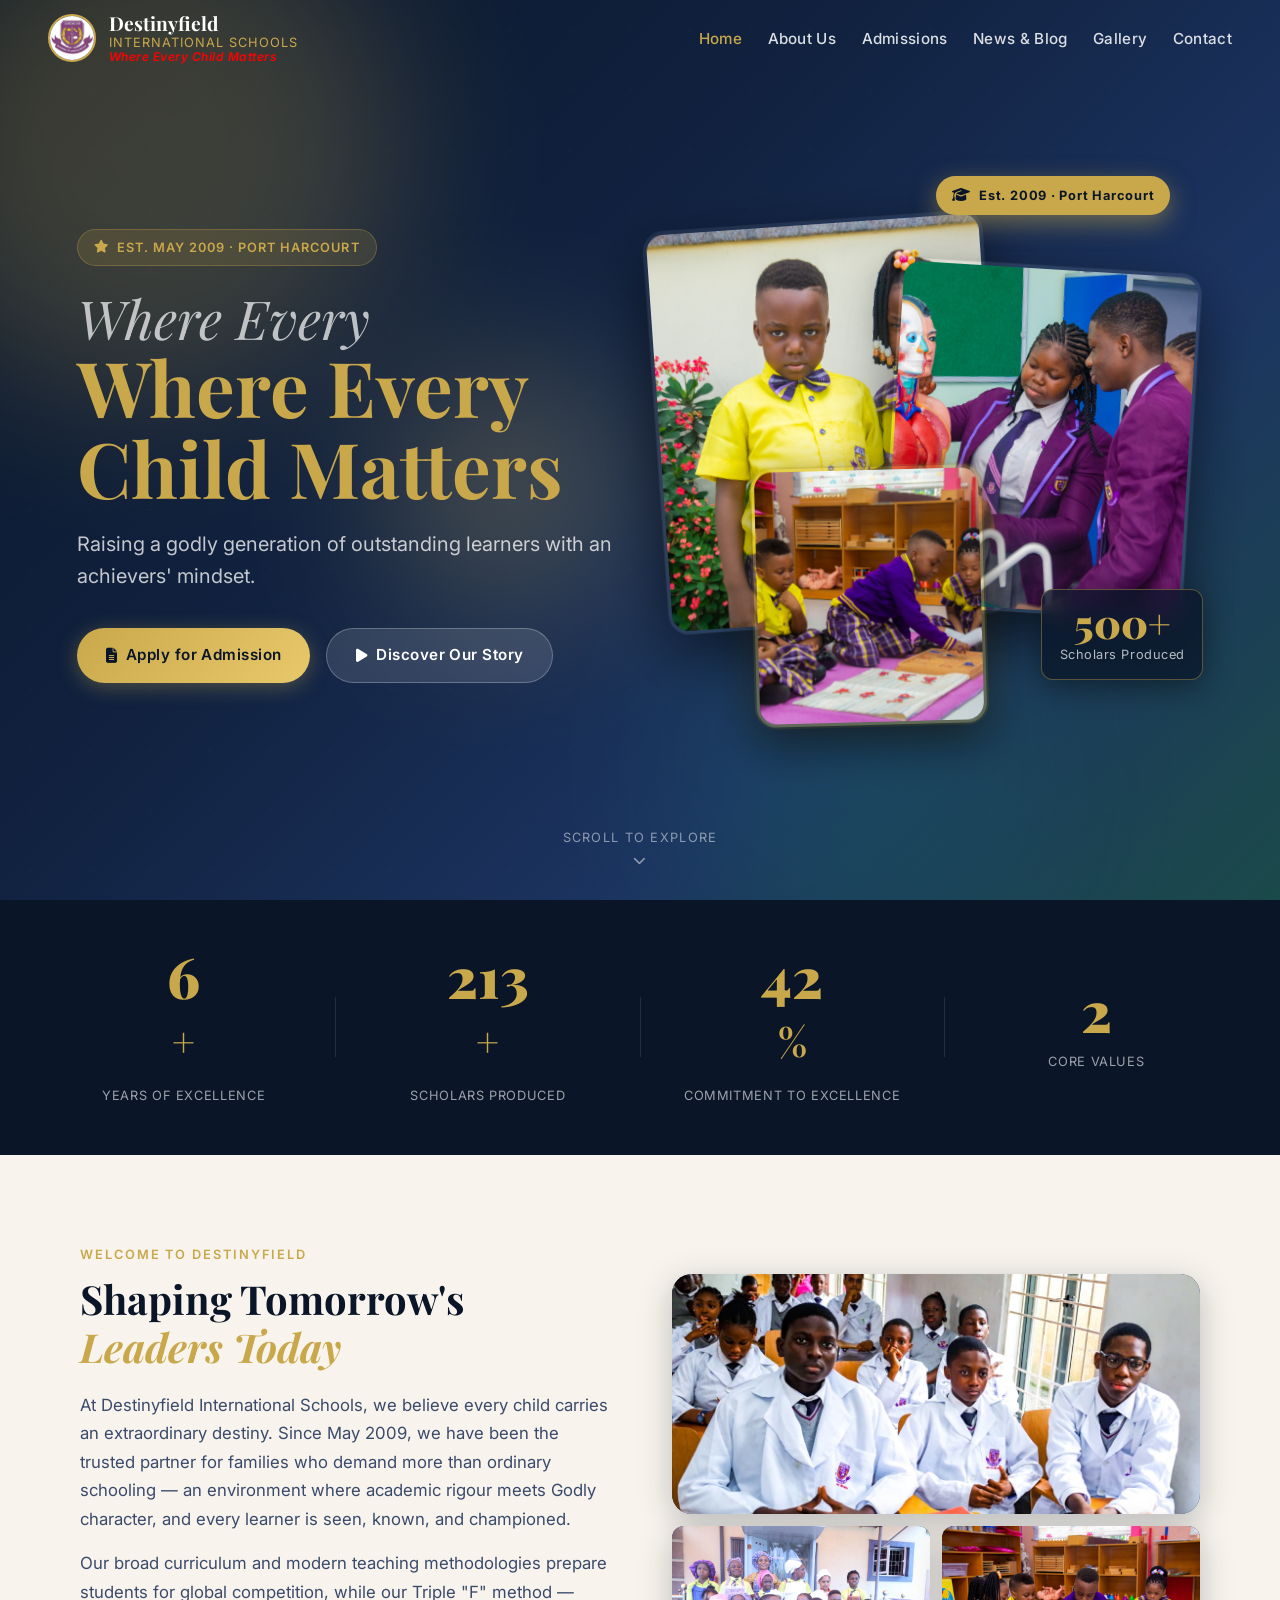
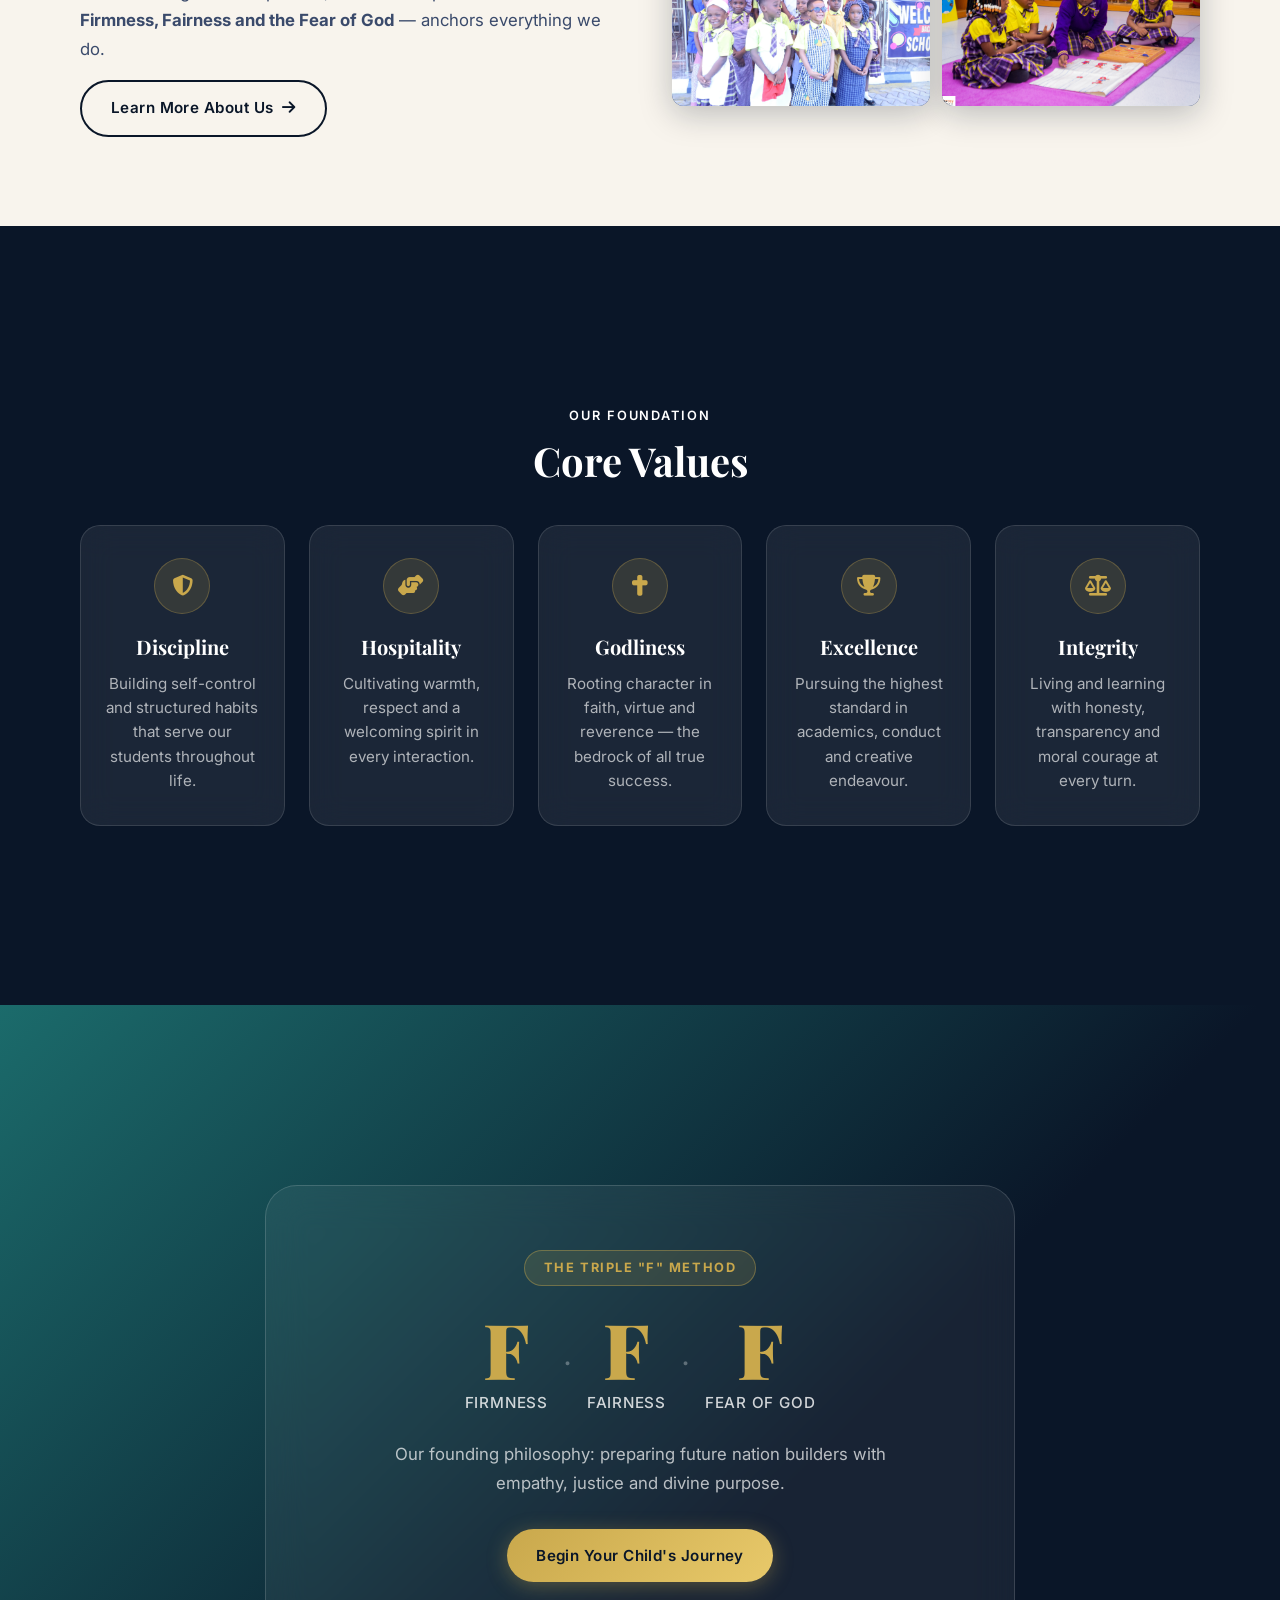
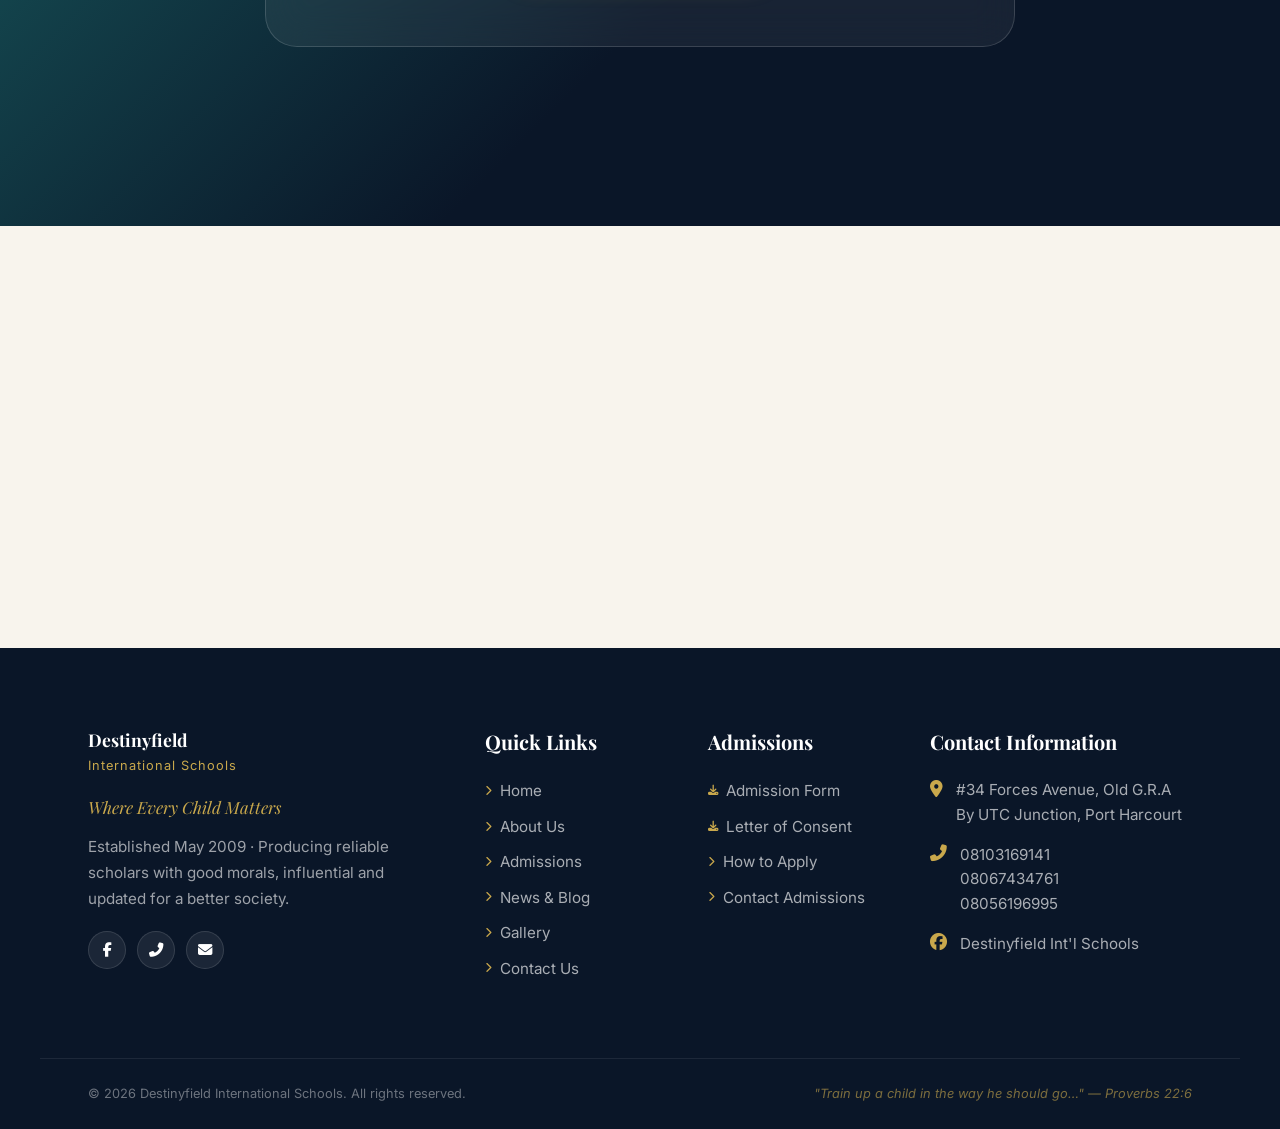
==== index.html @ 82bae5bb "Initial full website upload" ====
<!DOCTYPE html>
<html lang="en">
<head>
  <meta charset="UTF-8" />
  <meta name="viewport" content="width=device-width, initial-scale=1.0" />
  <title>Destinyfield International Schools</title>
  <meta name="description" content="Destinyfield International Schools – Where Every Child Matters. Quality education in Port Harcourt, Rivers State." />
  <link rel="icon" type="image/jpeg" href="img/logo.jpeg" />
  <link rel="apple-touch-icon" href="img/logo.jpeg" />
  <link rel="stylesheet" href="css/style.css" />
  <link rel="preconnect" href="https://fonts.googleapis.com" />
  <link rel="preconnect" href="https://fonts.gstatic.com" crossorigin />
  <link href="https://fonts.googleapis.com/css2?family=Playfair+Display:ital,wght@0,400;0,600;0,700;0,900;1,400;1,600&family=Inter:wght@300;400;500;600;700&display=swap" rel="stylesheet" />
  <link rel="stylesheet" href="https://cdnjs.cloudflare.com/ajax/libs/font-awesome/6.5.0/css/all.min.css" />
</head>
<body>

  <!-- ═══════════════════════════════════════════
       NAVIGATION
  ═══════════════════════════════════════════ -->
  <header id="site-header">
    <nav class="navbar" role="navigation" aria-label="Main Navigation">
      <a href="#home" class="nav-brand" data-page="home">
        <div class="logo-ring">
          <img src="img/logo.jpeg" alt="Destinyfield International Schools Logo" class="logo-img" onerror="this.style.display='none';this.nextElementSibling.style.display='flex'" />
          <div class="logo-fallback">DIS</div>
        </div>
        <div class="brand-text">
          <span class="brand-name">Destinyfield</span>
          <span class="brand-sub">International Schools</span>
          <span class="nav-tagline">Where Every Child Matters</span>
        </div>
      </a>

      <button class="hamburger" id="hamburger" aria-label="Toggle menu" aria-expanded="false">
        <span></span><span></span><span></span>
      </button>

      <ul class="nav-links" id="nav-links" role="list">
        <li><a href="#home" class="nav-link active" data-page="home">Home</a></li>
        <li><a href="#about" class="nav-link" data-page="about">About Us</a></li>
        <li><a href="#admissions" class="nav-link" data-page="admissions">Admissions</a></li>
        <li><a href="#news" class="nav-link" data-page="news">News & Blog</a></li>
        <li><a href="#gallery" class="nav-link" data-page="gallery">Gallery</a></li>
        <li><a href="#contact" class="nav-link" data-page="contact">Contact</a></li>
      </ul>
    </nav>
  </header>

  <!-- ═══════════════════════════════════════════
       PAGE: HOME
  ═══════════════════════════════════════════ -->
  <main>
    <section id="home" class="page active">

      <!-- HERO -->
      <div class="hero">
        <div class="hero-bg">
          <div class="hero-overlay"></div>
          <div class="hero-orbs">
            <div class="orb orb-1"></div>
            <div class="orb orb-2"></div>
            <div class="orb orb-3"></div>
          </div>
        </div>
        <div class="hero-content">
          <div class="hero-badge">
            <i class="fas fa-star"></i>
            <span>Est. May 2009 · Port Harcourt</span>
          </div>
          <h1 class="hero-title">
            <em>Where Every</em>
            <strong>Child Matters</strong>
          </h1>
          <p class="hero-tagline">
            Raising a godly generation of outstanding learners with an achievers' mindset — rooted in Firmness, Fairness and the Fear of God.
          </p>
          <div class="hero-cta">
            <a href="#admissions" class="btn btn-gold" data-page="admissions">
              <i class="fas fa-file-alt"></i> Apply for Admission
            </a>
            <a href="#about" class="btn btn-ghost" data-page="about">
              <i class="fas fa-play"></i> Discover Our Story
            </a>
          </div>
        </div>
        <!-- HERO PHOTO COLLAGE -->
        <div class="hero-photos">
          <div class="hero-photo-stack">
            <div class="hp-badge"><i class="fas fa-graduation-cap"></i><span>Est. 2009 · Port Harcourt</span></div>
            <div class="hp-card hp-card-1"><img src="img/ap/DSC_7333.jpg" alt="Students at Destinyfield" /><div class="hp-card-label">Academic Excellence</div></div>
            <div class="hp-card hp-card-2"><img src="img/ap/DSC_7401.jpg" alt="Destinyfield students" /><div class="hp-card-label">Vibrant School Life</div></div>
            <div class="hp-card hp-card-3"><img src="img/ap/DSC_7379.jpg" alt="Happy learners" /><div class="hp-card-label">Every Child Matters</div></div>
            <div class="hp-stat"><span class="hp-stat-num">500+</span><span class="hp-stat-text">Scholars Produced</span></div>
          </div>
        </div>
        <div class="hero-scroll-hint">
          <span>Scroll to explore</span>
          <i class="fas fa-chevron-down"></i>
        </div>
      </div>

      <!-- STATS RIBBON -->
      <div class="stats-ribbon">
        <div class="stat-item">
          <span class="stat-num" data-count="15">0</span><span class="stat-suffix">+</span>
          <span class="stat-label">Years of Excellence</span>
        </div>
        <div class="stat-divider"></div>
        <div class="stat-item">
          <span class="stat-num" data-count="500">0</span><span class="stat-suffix">+</span>
          <span class="stat-label">Scholars Produced</span>
        </div>
        <div class="stat-divider"></div>
        <div class="stat-item">
          <span class="stat-num" data-count="100">0</span><span class="stat-suffix">%</span>
          <span class="stat-label">Commitment to Excellence</span>
        </div>
        <div class="stat-divider"></div>
        <div class="stat-item">
          <span class="stat-num" data-count="5">0</span><span class="stat-suffix"></span>
          <span class="stat-label">Core Values</span>
        </div>
      </div>

      <!-- WELCOME SECTION -->
      <div class="section-container">
        <div class="welcome-grid">
          <div class="welcome-text">
            <p class="eyebrow">Welcome to Destinyfield</p>
            <h2 class="section-title">Shaping Tomorrow's <br><em>Leaders Today</em></h2>
            <p class="body-text">
              At Destinyfield International Schools, we believe every child carries an extraordinary destiny. Since May 2009, we have been the trusted partner for families who demand more than ordinary schooling — an environment where academic rigour meets Godly character, and every learner is seen, known, and championed.
            </p>
            <p class="body-text">
              Our broad curriculum and modern teaching methodologies prepare students for global competition, while our Triple "F" method — <strong>Firmness, Fairness and the Fear of God</strong> — anchors everything we do.
            </p>
            <a href="#about" class="btn btn-outline" data-page="about">Learn More About Us <i class="fas fa-arrow-right"></i></a>
          </div>
          <div class="welcome-images">
            <div class="img-card main-img">
              <img src="img/pic 6.jpeg" alt="Students at Destinyfield International Schools" loading="lazy" onerror="this.parentElement.classList.add('img-placeholder')" />
            </div>
            <div class="img-card accent-img-1">
              <img src="img/he/IMG_1645.webp" alt="School environment" loading="lazy" onerror="this.parentElement.classList.add('img-placeholder')" />
            </div>
            <div class="img-card accent-img-2">
              <img src="img/ap/DSC_7374-Edit.jpg" alt="Students learning" loading="lazy" onerror="this.parentElement.classList.add('img-placeholder')" />
            </div>
          </div>
        </div>
      </div>

      <!-- CORE VALUES -->
      <div class="values-section">
        <div class="section-container">
          <p class="eyebrow center">Our Foundation</p>
          <h2 class="section-title center">Core Values</h2>
          <div class="values-grid">
            <div class="value-card" style="--delay:0s">
              <div class="value-icon"><i class="fas fa-shield-alt"></i></div>
              <h3>Discipline</h3>
              <p>Building self-control and structured habits that serve our students throughout life.</p>
            </div>
            <div class="value-card" style="--delay:0.1s">
              <div class="value-icon"><i class="fas fa-hands-helping"></i></div>
              <h3>Hospitality</h3>
              <p>Cultivating warmth, respect and a welcoming spirit in every interaction.</p>
            </div>
            <div class="value-card" style="--delay:0.2s">
              <div class="value-icon"><i class="fas fa-cross"></i></div>
              <h3>Godliness</h3>
              <p>Rooting character in faith, virtue and reverence — the bedrock of all true success.</p>
            </div>
            <div class="value-card" style="--delay:0.3s">
              <div class="value-icon"><i class="fas fa-trophy"></i></div>
              <h3>Excellence</h3>
              <p>Pursuing the highest standard in academics, conduct and creative endeavour.</p>
            </div>
            <div class="value-card" style="--delay:0.4s">
              <div class="value-icon"><i class="fas fa-balance-scale"></i></div>
              <h3>Integrity</h3>
              <p>Living and learning with honesty, transparency and moral courage at every turn.</p>
            </div>
          </div>
        </div>
      </div>

      <!-- TRIPLE F BANNER -->
      <div class="triple-f-section">
        <div class="section-container">
          <div class="triple-f-glass">
            <div class="tf-badge">The Triple "F" Method</div>
            <div class="tf-items">
              <div class="tf-item"><span class="tf-letter">F</span><span class="tf-word">Firmness</span></div>
              <div class="tf-dot">·</div>
              <div class="tf-item"><span class="tf-letter">F</span><span class="tf-word">Fairness</span></div>
              <div class="tf-dot">·</div>
              <div class="tf-item"><span class="tf-letter">F</span><span class="tf-word">Fear of God</span></div>
            </div>
            <p class="tf-desc">Our founding philosophy: preparing future nation builders with empathy, justice and divine purpose.</p>
            <a href="#admissions" class="btn btn-gold" data-page="admissions">Begin Your Child's Journey</a>
          </div>
        </div>
      </div>

      <!-- QUICK LINKS -->
      <div class="section-container quick-links-section">
        <div class="quick-grid">
          <a href="#admissions" class="quick-card" data-page="admissions">
            <i class="fas fa-file-signature"></i>
            <h3>Apply Now</h3>
            <p>Download forms and begin your admission today.</p>
            <span class="arrow"><i class="fas fa-arrow-right"></i></span>
          </a>
          <a href="#gallery" class="quick-card" data-page="gallery">
            <i class="fas fa-images"></i>
            <h3>View Gallery</h3>
            <p>Explore life and learning at Destinyfield.</p>
            <span class="arrow"><i class="fas fa-arrow-right"></i></span>
          </a>
          <a href="#news" class="quick-card" data-page="news">
            <i class="fas fa-newspaper"></i>
            <h3>Latest News</h3>
            <p>Stay updated with school events and stories.</p>
            <span class="arrow"><i class="fas fa-arrow-right"></i></span>
          </a>
          <a href="#contact" class="quick-card" data-page="contact">
            <i class="fas fa-phone-alt"></i>
            <h3>Contact Us</h3>
            <p>Reach out — we'd love to hear from you.</p>
            <span class="arrow"><i class="fas fa-arrow-right"></i></span>
          </a>
        </div>
      </div>

    </section>

    <!-- ═══════════════════════════════════════════
         PAGE: ABOUT US
    ═══════════════════════════════════════════ -->
    <section id="about" class="page">
      <div class="page-hero small-hero">
        <div class="page-hero-overlay"></div>
        <div class="page-hero-content">
          <p class="eyebrow light">Who We Are</p>
          <h1>About Us</h1>
          <div class="breadcrumb">
            <a href="#home" data-page="home">Home</a>
            <i class="fas fa-chevron-right"></i>
            <span>About Us</span>
          </div>
        </div>
      </div>

      <!-- VISION & MISSION -->
      <div class="section-container vm-section">
        <div class="vm-grid">
          <div class="vm-card vision">
            <div class="vm-icon"><i class="fas fa-eye"></i></div>
            <h2>Our Vision</h2>
            <p>To help every child fulfill their destiny.</p>
          </div>
          <div class="vm-card mission">
            <div class="vm-icon"><i class="fas fa-bullseye"></i></div>
            <h2>Our Mission</h2>
            <ul>
              <li>Providing and creating a safe and healthy environment for sound education — impacting knowledge, life skills and competencies in readiness for global competition with a broad curriculum and modern teaching methodologies.</li>
              <li>Promoting critical and innovative thinking skills as we prepare learners with our Firmness, Fairness and the Fear of God (the Triple "F" method); with empathy, as future nation builders.</li>
              <li>Raising a godly generation of outstanding learners with an achievers' mindset.</li>
            </ul>
          </div>
        </div>
      </div>

      <!-- DIRECTOR PROFILE -->
      <div class="director-section">
        <div class="section-container">
          <p class="eyebrow center">Leadership</p>
          <h2 class="section-title center">Brief Profile of the Director</h2>
          <div class="director-grid">
            <div class="director-photo-wrap">
              <div class="director-photo-frame">
                <img src="img/ceo.jpeg" alt="Pastor (Dr.) Ene Belema Secondus – Director, Destinyfield International Schools" />
              </div>
              <div class="director-title-card">
                <p class="dir-title">D.I.S</p>
                <h3>Pastor (Dr.) Ene Belema Secondus</h3>
                <p class="dir-sub">Founder & Director</p>
              </div>
            </div>
            <div class="director-bio">
              <p>
                Pastor (Dr.) Ene Belema Secondus is a seasoned minister, counselor, educationist, dietician and a queen mother. She is a practical teacher and preacher of God's word; a devoted and exclusive trainer and motivational speaker whose teachings and counseling had tremendously blessed millions of children, youths, adults and families globally.
              </p>
              <p>
                As an indwelling of the Holy Spirit, having great passion for children, youths and families alongside the less privileged ones, she is a philanthropist, an uncommon mentor and a role model.
              </p>
              <p>
                She is the founder and Senior Pastor of one of the special leading Women Ministries — <em>"The Truevine Women International Outreach"</em>. She is also the founder and coordinator of the programme <em>"Kids without Limits"</em>.
              </p>
              <p>
                As a minister, she was divinely mandated to establish the <strong>Destinyfield International Schools</strong> (where every child matters), which started in May 2009 and had grown over the years, producing reliable scholars with good morals, influential and updated for a better society.
              </p>
              <div class="director-tags">
                <span>Minister</span>
                <span>Counselor</span>
                <span>Educationist</span>
                <span>Dietician</span>
                <span>Philanthropist</span>
                <span>Motivational Speaker</span>
              </div>
            </div>
          </div>
        </div>
      </div>

      <!-- ABOUT PHOTO STRIP -->
      <div class="about-photo-strip">
        <div class="strip-img">
          <img src="img/pic 4.jpeg" alt="School life" loading="lazy" onerror="this.parentElement.classList.add('img-placeholder')" />
        </div>
        <div class="strip-img">
          <img src="img/xs/IMG_2868 copy.jpg" alt="Classroom activities" loading="lazy" onerror="this.parentElement.classList.add('img-placeholder')" />
        </div>
        <div class="strip-img">
          <img src="img/in/IMG_3855.JPG" alt="Students at Destinyfield" loading="lazy" onerror="this.parentElement.classList.add('img-placeholder')" />
        </div>
        <div class="strip-img">
          <img src="img/cd/IMG_5448 copy.jpg" alt="School environment" loading="lazy" onerror="this.parentElement.classList.add('img-placeholder')" />
        </div>
      </div>

      <!-- VALUES FULL -->
      <div class="section-container values-detail-section">
        <p class="eyebrow center">What Guides Us</p>
        <h2 class="section-title center">Our Core Values</h2>
        <div class="values-detail-grid">
          <div class="vd-item">
            <div class="vd-num">01</div>
            <div class="vd-content">
              <h3><i class="fas fa-shield-alt"></i> Discipline</h3>
              <p>We instil self-regulation, punctuality and structured habits that set our students apart in every sphere of life — academic, professional and personal.</p>
            </div>
          </div>
          <div class="vd-item">
            <div class="vd-num">02</div>
            <div class="vd-content">
              <h3><i class="fas fa-hands-helping"></i> Hospitality</h3>
              <p>Our school family is warm, inclusive and welcoming. We teach our students to honour and respect people from all walks of life.</p>
            </div>
          </div>
          <div class="vd-item">
            <div class="vd-num">03</div>
            <div class="vd-content">
              <h3><i class="fas fa-cross"></i> Godliness</h3>
              <p>Character rooted in faith is the foundation of true greatness. We nurture virtue, reverence and a God-consciousness in every learner.</p>
            </div>
          </div>
          <div class="vd-item">
            <div class="vd-num">04</div>
            <div class="vd-content">
              <h3><i class="fas fa-trophy"></i> Excellence</h3>
              <p>We pursue the highest standard — academically, artistically and in character — refusing to accept mediocrity in any dimension of school life.</p>
            </div>
          </div>
          <div class="vd-item">
            <div class="vd-num">05</div>
            <div class="vd-content">
              <h3><i class="fas fa-balance-scale"></i> Integrity</h3>
              <p>Truth, transparency and moral courage are non-negotiable at Destinyfield. We graduate young men and women whose word can be trusted.</p>
            </div>
          </div>
        </div>
      </div>
    </section>

    <!-- ═══════════════════════════════════════════
         PAGE: ADMISSIONS
    ═══════════════════════════════════════════ -->
    <section id="admissions" class="page">
      <div class="page-hero small-hero admissions-hero">
        <div class="page-hero-overlay"></div>
        <div class="page-hero-content">
          <p class="eyebrow light">Join Our Family</p>
          <h1>Admissions</h1>
          <div class="breadcrumb">
            <a href="#home" data-page="home">Home</a>
            <i class="fas fa-chevron-right"></i>
            <span>Admissions</span>
          </div>
        </div>
      </div>

      <!-- ADMISSION INTRO -->
      <div class="section-container">
        <div class="admission-intro">
          <div class="intro-text">
            <p class="eyebrow">How to Apply</p>
            <h2 class="section-title">Begin Your Child's <em>Journey with Us</em></h2>
            <p class="body-text">
              We welcome applications from families who share our passion for excellence, godly character and holistic development. The admission process at Destinyfield International Schools is simple, transparent and designed with your family in mind.
            </p>
            <p class="body-text">
              Follow the steps below to complete your application. For any assistance, our admissions team is always available to guide you.
            </p>
          </div>
          <div class="admission-contact-box">
            <h3><i class="fas fa-headset"></i> Admissions Office</h3>
            <p>Have questions? Contact our admissions team directly:</p>
            <a href="tel:08103169141" class="contact-line"><i class="fas fa-phone"></i> 08103169141</a>
            <a href="tel:08067434761" class="contact-line"><i class="fas fa-phone"></i> 08067434761</a>
            <a href="tel:08056196995" class="contact-line"><i class="fas fa-phone"></i> 08056196995</a>
          </div>
        </div>
      </div>

      <!-- STEPS -->
      <div class="section-container">
        <div class="steps-grid">
          <div class="step-card">
            <div class="step-num">1</div>
            <div class="step-content">
              <h3>Download Application Form</h3>
              <p>Download our official admission form. Fill it out carefully with accurate details about your child.</p>
              <a href="documents/admission-form.pdf" class="btn btn-gold btn-sm" download>
                <i class="fas fa-download"></i> Download Admission Form
              </a>
            </div>
          </div>
          <div class="step-connector"><i class="fas fa-chevron-down"></i></div>
          <div class="step-card">
            <div class="step-num">2</div>
            <div class="step-content">
              <h3>Download Letter of Consent</h3>
              <p>After completing the form, download and review the Letter of Consent. This must be signed by the parent or guardian.</p>
              <a href="documents/letter-of-consent.pdf" class="btn btn-outline btn-sm" download>
                <i class="fas fa-file-signature"></i> Download Letter of Consent
              </a>
            </div>
          </div>
          <div class="step-connector"><i class="fas fa-chevron-down"></i></div>
          <div class="step-card">
            <div class="step-num">3</div>
            <div class="step-content">
              <h3>Submit Documents</h3>
              <p>Submit the completed admission form and signed Letter of Consent at our school office or contact us to arrange submission.</p>
              <a href="#contact" class="btn btn-outline btn-sm" data-page="contact">
                <i class="fas fa-map-marker-alt"></i> Find Our Office
              </a>
            </div>
          </div>
          <div class="step-connector"><i class="fas fa-chevron-down"></i></div>
          <div class="step-card">
            <div class="step-num">4</div>
            <div class="step-content">
              <h3>Assessment & Interview</h3>
              <p>Your child will be invited for a brief assessment and interview to determine class placement and readiness.</p>
            </div>
          </div>
          <div class="step-connector"><i class="fas fa-chevron-down"></i></div>
          <div class="step-card">
            <div class="step-num">5</div>
            <div class="step-content">
              <h3>Enrolment Confirmation</h3>
              <p>Upon successful assessment, you will receive a formal letter of enrolment and guidance on resumption.</p>
            </div>
          </div>
        </div>
      </div>

      <!-- DOCUMENTS DOWNLOAD SECTION -->
      <div class="docs-section">
        <div class="section-container">
          <p class="eyebrow center">Required Documents</p>
          <h2 class="section-title center">Download Your Forms</h2>
          <div class="docs-grid">
            <div class="doc-card">
              <div class="doc-icon"><i class="fas fa-file-alt"></i></div>
              <div class="doc-info">
                <h3>Admission Form</h3>
                <p>Official application form for new students. Complete all sections and submit to the admissions office.</p>
                <div class="doc-meta"><i class="fas fa-file-pdf"></i> PDF Document</div>
              </div>
              <a href="documents/admission-form.pdf" class="btn btn-gold" download>
                <i class="fas fa-download"></i> Download Form
              </a>
            </div>
            <div class="doc-card">
              <div class="doc-icon"><i class="fas fa-file-signature"></i></div>
              <div class="doc-info">
                <h3>Letter of Consent</h3>
                <p>Parental/guardian consent document required alongside the admission form. Must be signed and submitted.</p>
                <div class="doc-meta"><i class="fas fa-file-pdf"></i> PDF Document</div>
              </div>
              <a href="documents/letter-of-consent.pdf" class="btn btn-outline" download>
                <i class="fas fa-download"></i> Download Consent
              </a>
            </div>
          </div>
        </div>
      </div>

      <!-- WHAT TO EXPECT -->
      <div class="section-container expect-section">
        <p class="eyebrow center">Why Choose Us</p>
        <h2 class="section-title center">What Your Child Can Expect</h2>
        <div class="expect-grid">
          <div class="expect-item">
            <i class="fas fa-chalkboard-teacher"></i>
            <h4>Qualified Educators</h4>
            <p>Passionate, trained teachers committed to bringing out the best in every child.</p>
          </div>
          <div class="expect-item">
            <i class="fas fa-book-open"></i>
            <h4>Broad Curriculum</h4>
            <p>A rich, balanced curriculum designed for global competitiveness and local relevance.</p>
          </div>
          <div class="expect-item">
            <i class="fas fa-heart"></i>
            <h4>Safe Environment</h4>
            <p>A healthy, secure space where every child is known, valued and protected.</p>
          </div>
          <div class="expect-item">
            <i class="fas fa-globe"></i>
            <h4>Global Mindset</h4>
            <p>Modern methodologies that prepare students for a competitive, connected world.</p>
          </div>
          <div class="expect-item">
            <i class="fas fa-praying-hands"></i>
            <h4>Spiritual Grounding</h4>
            <p>Faith-based values woven into every aspect of the school experience.</p>
          </div>
          <div class="expect-item">
            <i class="fas fa-users"></i>
            <h4>Community & Family</h4>
            <p>A school that partners with parents to nurture each child's unique potential.</p>
          </div>
        </div>
      </div>
    </section>

    <!-- ═══════════════════════════════════════════
         PAGE: NEWS & BLOG
    ═══════════════════════════════════════════ -->
    <section id="news" class="page">
      <div class="page-hero small-hero news-hero">
        <div class="page-hero-overlay"></div>
        <div class="page-hero-content">
          <p class="eyebrow light">Updates & Stories</p>
          <h1>News & Blog</h1>
          <div class="breadcrumb">
            <a href="#home" data-page="home">Home</a>
            <i class="fas fa-chevron-right"></i>
            <span>News & Blog</span>
          </div>
        </div>
      </div>

      <div class="section-container">
        <div class="news-grid" id="news-grid">

          <!-- POST 1: Admission Announcement -->
          <article class="news-card featured">
            <div class="news-img">
              <img src="img/ap/DSC_7293.jpg" alt="2026/2027 Admission in Progress" loading="lazy" />
              <span class="news-tag">Announcement</span>
            </div>
            <div class="news-body">
              <p class="news-date"><i class="far fa-calendar"></i> 2026</p>
              <h2 class="news-title">2026/2027 Admission Is Now in Progress!</h2>
              <p class="news-excerpt">Destinyfield International Schools — <em>In Pursuit of Virtue &amp; Destiny</em> — warmly invites new families to join our growing school community. Admission is currently open across all sections:</p>
              <div class="news-sections-grid">
                <div class="ns-item"><i class="fas fa-baby"></i><div><strong>Crèche</strong><span>Building a strong start</span></div></div>
                <div class="ns-item"><i class="fas fa-seedling"></i><div><strong>Early Learning</strong><span>Nurturing young minds</span></div></div>
                <div class="ns-item"><i class="fas fa-book"></i><div><strong>Primary</strong><span>Building knowledge, shaping the future</span></div></div>
                <div class="ns-item"><i class="fas fa-graduation-cap"></i><div><strong>High School</strong><span>Preparing for excellence, inspiring greatness</span></div></div>
              </div>
              <div class="news-contact-strip">
                <span><i class="fas fa-phone"></i> 08103169141 &nbsp;|&nbsp; 08067434761 &nbsp;|&nbsp; 08154946173</span>
                <span><i class="fas fa-map-marker-alt"></i> 34 Forces Avenue, Old G.R.A By UTC Junction, Port Harcourt</span>
                <span><i class="fas fa-envelope"></i> destinyfieldintsch@gmail.com</span>
                <span><i class="fas fa-globe"></i> www.destinyfieldintsch.org</span>
              </div>
              <a href="#admissions" class="btn btn-gold btn-sm" data-page="admissions" style="margin-top:1rem;display:inline-flex;">
                <i class="fas fa-file-alt"></i> Apply Now
              </a>
            </div>
          </article>

          <!-- POST 2: Scholarship & Discounts -->
          <article class="news-card scholarship-card">
            <div class="news-img">
              <img src="img/logo.jpeg" alt="Scholarship and Discounts" loading="lazy" onerror="this.parentElement.classList.add('img-placeholder')" />
              <span class="news-tag gold-tag">Scholarship</span>
            </div>
            <div class="news-body">
              <p class="news-date"><i class="far fa-calendar"></i> 2026</p>
              <h2 class="news-title">Scholarships &amp; Discounts Available for New &amp; Returning Students</h2>
              <p class="news-excerpt">At Destinyfield International School, we nurture minds, build characters and inspire all-round excellence in every child. To make quality education more accessible, we offer the following:</p>
              <ul class="news-list">
                <li><i class="fas fa-check-circle"></i> Sibling discount (one child and above)</li>
                <li><i class="fas fa-check-circle"></i> Merit Based Discount</li>
                <li><i class="fas fa-check-circle"></i> Early registration / payment discount</li>
                <li><i class="fas fa-check-circle"></i> Varieties of gifts for enrolled students</li>
              </ul>
              <div class="news-cta-strip">
                <span class="cta-label">Quality Education. Bright Futures.</span>
                <a href="#admissions" class="btn btn-gold btn-sm" data-page="admissions"><i class="fas fa-star"></i> Enrol Today</a>
              </div>
            </div>
          </article>

          <!-- POST 3: Summer Holiday Splash -->
          <article class="news-card summer-card">
            <div class="news-img">
              <img src="img/in/IMG_3859.webp" alt="Summer Holiday Splash 2026" loading="lazy" onerror="this.parentElement.classList.add('img-placeholder')" />
              <span class="news-tag teal-tag">Event</span>
            </div>
            <div class="news-body">
              <p class="news-date"><i class="far fa-calendar"></i> 27th July – 21st August 2026</p>
              <h2 class="news-title">Summer Holiday Splash — Inspire. Build. Transform.</h2>
              <p class="news-excerpt">Join us for an action-packed summer experience designed to keep your child learning, growing and having fun!</p>
              <div class="summer-highlights">
                <span><i class="fas fa-paint-brush"></i> Arts &amp; Craft</span>
                <span><i class="fas fa-swimmer"></i> Swimming</span>
                <span><i class="fas fa-robot"></i> Coding &amp; Robotics</span>
                <span><i class="fas fa-bus"></i> Excursions</span>
                <span><i class="fas fa-book-open"></i> Academic Enrichment</span>
                <span><i class="fas fa-music"></i> Dance</span>
                <span><i class="fas fa-theater-masks"></i> Drama</span>
                <span><i class="fas fa-futbol"></i> Wide Variety of Sports</span>
                <span><i class="fas fa-desktop"></i> Computer Training</span>
              </div>
              <div class="summer-details">
                <div class="sd-item"><i class="far fa-clock"></i><div><strong>Time</strong><span>9AM – 1PM, Mon – Fri</span></div></div>
                <div class="sd-item"><i class="fas fa-tag"></i><div><strong>Registration Fee</strong><span>&#8358;25,000</span></div></div>
                <div class="sd-item"><i class="far fa-calendar-alt"></i><div><strong>Dates</strong><span>27th July – 21st August 2026</span></div></div>
              </div>
              <a href="#contact" class="btn btn-outline btn-sm" data-page="contact" style="margin-top:1rem;display:inline-flex;">
                <i class="fas fa-phone-alt"></i> Contact Us to Register
              </a>
            </div>
          </article>

        </div>
      </div>
    </section>
    <!-- ═══════════════════════════════════════════
         PAGE: GALLERY
    ═══════════════════════════════════════════ -->
    <section id="gallery" class="page">

      <div class="page-hero small-hero gallery-hero">
        <div class="page-hero-overlay"></div>
        <div class="page-hero-content">
          <p class="eyebrow light">Life at Destinyfield</p>
          <h1>Gallery</h1>
          <div class="breadcrumb">
            <a href="#home" data-page="home">Home</a>
            <i class="fas fa-chevron-right"></i>
            <span>Gallery</span>
          </div>
        </div>
      </div>

      <div class="gallery-page-body">

        <!-- CATEGORY TABS -->
        <div class="gal-tabs-wrap">
          <button class="tab-scroll-btn" id="tab-scroll-left" aria-label="Scroll left"><i class="fas fa-chevron-left"></i></button>
          <div class="gal-tabs" id="gal-tabs" role="tablist">
            <button class="gal-tab active" data-cat="all" role="tab">All Photos</button>
            <button class="gal-tab" data-cat="advert" role="tab">Advert Shows</button>
            <button class="gal-tab" data-cat="colour" role="tab">Colour Day '16</button>
            <button class="gal-tab" data-cat="grandparents" role="tab">Grandparents Day</button>
            <button class="gal-tab" data-cat="classroom" role="tab">Classroom</button>
            <button class="gal-tab" data-cat="sports" role="tab">Inter-House Sports</button>
            <button class="gal-tab" data-cat="homeec" role="tab">Home Economics</button>
            <button class="gal-tab" data-cat="schenv" role="tab">School Enviromnent</button>
            <button class="gal-tab" data-cat="xmas" role="tab">X-mas Show</button>
          </div>
          <div class="gal-tab-ink" id="gal-tab-ink"></div>
          <button class="tab-scroll-btn" id="tab-scroll-right" aria-label="Scroll right"><i class="fas fa-chevron-right"></i></button>
        </div>

        <!-- GALLERY COUNT -->
        <div class="gal-count-bar">
          <span id="gal-count-label">Showing <strong id="gal-count">23</strong> photos</span>
          <div class="gal-view-toggle">
            <button class="gv-btn active" id="gv-grid" aria-label="Grid view"><i class="fas fa-th"></i></button>
            <button class="gv-btn" id="gv-masonry" aria-label="Masonry view"><i class="fas fa-columns"></i></button>
          </div>
        </div>

        <!-- GRID -->
        <div class="gal-grid" id="gal-grid">

          <!-- ADVERT SHOWS -->
          <div class="gal-item" data-cat="advert" data-label="Advert Show">
            <img src="img/ap/DSC_7293.jpg" alt="Advert Show" loading="lazy" />
            <div class="gal-overlay">
              <button class="gal-expand"><i class="fas fa-expand-alt"></i></button>
              <p>Advert Show</p>
            </div>
          </div>
          <div class="gal-item gal-wide" data-cat="advert" data-label="Advert Show">
            <img src="img/ap/DSC_7293-2.jpg" alt="Advert Show" loading="lazy" />
            <div class="gal-overlay">
              <button class="gal-expand"><i class="fas fa-expand-alt"></i></button>
              <p>Advert Show</p>
            </div>
          </div>
           <div class="gal-item gal-wide" data-cat="advert" data-label="Advert Show">
            <img src="img/ap/DSC_7303.jpg" alt="Advert Show" loading="lazy" />
            <div class="gal-overlay">
              <button class="gal-expand"><i class="fas fa-expand-alt"></i></button>
              <p>Advert Show</p>
            </div>
          </div>
            <div class="gal-item gal-wide" data-cat="advert" data-label="Advert Show">
            <img src="img/ap/DSC_7310.jpg" alt="Advert Show" loading="lazy" />
            <div class="gal-overlay">
              <button class="gal-expand"><i class="fas fa-expand-alt"></i></button>
              <p>Advert Show</p>
            </div>
          </div>
           <div class="gal-item gal-wide" data-cat="advert" data-label="Advert Show">
            <img src="img/ap/DSC_7331.jpg" alt="Advert Show" loading="lazy" />
            <div class="gal-overlay">
              <button class="gal-expand"><i class="fas fa-expand-alt"></i></button>
              <p>Advert Show</p>
            </div>
          </div>
           <div class="gal-item gal-wide" data-cat="advert" data-label="Advert Show">
            <img src="img/ap/DSC_7332.jpg" alt="Advert Show" loading="lazy" />
            <div class="gal-overlay">
              <button class="gal-expand"><i class="fas fa-expand-alt"></i></button>
              <p>Advert Show</p>
            </div>
          </div>
           <div class="gal-item gal-wide" data-cat="advert" data-label="Advert Show">
            <img src="img/ap/DSC_7333.jpg" alt="Advert Show" loading="lazy" />
            <div class="gal-overlay">
              <button class="gal-expand"><i class="fas fa-expand-alt"></i></button>
              <p>Advert Show</p>
            </div>
          </div>
           <div class="gal-item gal-wide" data-cat="advert" data-label="Advert Show">
            <img src="img/ap/DSC_7334.jpg" alt="Advert Show" loading="lazy" />
            <div class="gal-overlay">
              <button class="gal-expand"><i class="fas fa-expand-alt"></i></button>
              <p>Advert Show</p>
            </div>
          </div>
           <div class="gal-item gal-wide" data-cat="advert" data-label="Advert Show">
            <img src="img/ap/DSC_7344.jpg" alt="Advert Show" loading="lazy" />
            <div class="gal-overlay">
              <button class="gal-expand"><i class="fas fa-expand-alt"></i></button>
              <p>Advert Show</p>
            </div>
          </div>
           <div class="gal-item gal-wide" data-cat="advert" data-label="Advert Show">
            <img src="img/ap/DSC_7345.jpg" alt="Advert Show" loading="lazy" />
            <div class="gal-overlay">
              <button class="gal-expand"><i class="fas fa-expand-alt"></i></button>
              <p>Advert Show</p>
            </div>
          </div>
           <div class="gal-item gal-wide" data-cat="advert" data-label="Advert Show">
            <img src="img/ap/DSC_7346.jpg" alt="Advert Show" loading="lazy" />
            <div class="gal-overlay">
              <button class="gal-expand"><i class="fas fa-expand-alt"></i></button>
              <p>Advert Show</p>
            </div>
          </div>
           <div class="gal-item gal-wide" data-cat="advert" data-label="Advert Show">
            <img src="img/ap/DSC_7346.jpg" alt="Advert Show" loading="lazy" />
            <div class="gal-overlay">
              <button class="gal-expand"><i class="fas fa-expand-alt"></i></button>
              <p>Advert Show</p>
            </div>
          </div>
           <div class="gal-item gal-wide" data-cat="advert" data-label="Advert Show">
            <img src="img/ap/DSC_7380.jpg" alt="Advert Show" loading="lazy" />
            <div class="gal-overlay">
              <button class="gal-expand"><i class="fas fa-expand-alt"></i></button>
              <p>Advert Show</p>
            </div>
          </div>
           <div class="gal-item gal-wide" data-cat="advert" data-label="Advert Show">
            <img src="img/ap/DSC_7381.jpg" alt="Advert Show" loading="lazy" />
            <div class="gal-overlay">
              <button class="gal-expand"><i class="fas fa-expand-alt"></i></button>
              <p>Advert Show</p>
            </div>
          </div>

          <!-- COLOUR DAY -->
          <div class="gal-item gal-tall" data-cat="colour" data-label="Colour Day '16">
            <img src="img/cd/IMG_5429 copy.webp" alt="Colour Day" loading="lazy" />
            <div class="gal-overlay">
              <button class="gal-expand"><i class="fas fa-expand-alt"></i></button>
              <p>Colour Day '16</p>
            </div>
          </div>
          <div class="gal-item" data-cat="colour" data-label="Colour Day '16">
            <img src="img/cd/IMG_5448 copy.webp" alt="Colour Day" loading="lazy" />
            <div class="gal-overlay">
              <button class="gal-expand"><i class="fas fa-expand-alt"></i></button>
              <p>Colour Day '16</p>
            </div>
          </div>
          <div class="gal-item" data-cat="colour" data-label="Colour Day '16">
            <img src="img/cd/IMG_5451 copy.webp" alt="Colour Day" loading="lazy" />
            <div class="gal-overlay">
              <button class="gal-expand"><i class="fas fa-expand-alt"></i></button>
              <p>Colour Day '16</p>
            </div>
          </div>
          <div class="gal-item" data-cat="colour" data-label="Colour Day '16">
            <img src="img/cd/IMG_5460 copy.webp" alt="Colour Day" loading="lazy" />
            <div class="gal-overlay">
              <button class="gal-expand"><i class="fas fa-expand-alt"></i></button>
              <p>Colour Day '16</p>
            </div>
          </div>
          <div class="gal-item" data-cat="colour" data-label="Colour Day '16">
            <img src="img/cd/IMG_5464 copy.webp" alt="Colour Day" loading="lazy" />
            <div class="gal-overlay">
              <button class="gal-expand"><i class="fas fa-expand-alt"></i></button>
              <p>Colour Day '16</p>
            </div>
          </div>

          <!-- GRANDPARENTS DAY -->
          <div class="gal-item" data-cat="grandparents" data-label="Grandparents Day">
            <img src="img/gp/IMG_2139.JPG" alt="Grandparents Day" loading="lazy" />
            <div class="gal-overlay">
              <button class="gal-expand"><i class="fas fa-expand-alt"></i></button>
              <p>Grandparents Day</p>
            </div>
          </div>
          <div class="gal-item gal-tall" data-cat="grandparents" data-label="Grandparents Day">
            <img src="img/gp/IMG_2132.JPG" alt="Grandparents Day" loading="lazy" />
            <div class="gal-overlay">
              <button class="gal-expand"><i class="fas fa-expand-alt"></i></button>
              <p>Grandparents Day</p>
            </div>
          </div>
          <div class="gal-item" data-cat="grandparents" data-label="Grandparents Day">
            <img src="img/gp/IMG_2190.JPG" alt="Grandparents Day" loading="lazy" />
            <div class="gal-overlay">
              <button class="gal-expand"><i class="fas fa-expand-alt"></i></button>
              <p>Grandparents Day</p>
            </div>
          </div>

          <!-- CLASSROOM -->
          <div class="gal-item gal-wide" data-cat="classroom" data-label="Classroom">
            <img src="img/pic 11.jpeg" alt="Classroom" loading="lazy" />
            <div class="gal-overlay">
              <button class="gal-expand"><i class="fas fa-expand-alt"></i></button>
              <p>Classroom</p>
            </div>
          </div>
          <div class="gal-item" data-cat="classroom" data-label="Classroom">
            <img src="img/pic 13.jpeg" alt="Classroom" loading="lazy" />
            <div class="gal-overlay">
              <button class="gal-expand"><i class="fas fa-expand-alt"></i></button>
              <p>Classroom</p>
            </div>
          </div>
          <div class="gal-item" data-cat="classroom" data-label="Classroom">
            <img src="img/pic 14.jpeg" alt="Classroom" loading="lazy" />
            <div class="gal-overlay">
              <button class="gal-expand"><i class="fas fa-expand-alt"></i></button>
              <p>Classroom</p>
            </div>
          </div>
          <div class="gal-item" data-cat="classroom" data-label="Classroom">
            <img src="img/pic 15.jpeg" alt="Classroom" loading="lazy" />
            <div class="gal-overlay">
              <button class="gal-expand"><i class="fas fa-expand-alt"></i></button>
              <p>Classroom</p>
            </div>
          </div>
            <div class="gal-item" data-cat="classroom" data-label="Classroom">
            <img src="img/pic 16.jpeg" alt="Classroom" loading="lazy" />
            <div class="gal-overlay">
              <button class="gal-expand"><i class="fas fa-expand-alt"></i></button>
              <p>Classroom</p>
            </div>
          </div>
            <div class="gal-item" data-cat="classroom" data-label="Classroom">
            <img src="img/pic 17.jpeg" alt="Classroom" loading="lazy" />
            <div class="gal-overlay">
              <button class="gal-expand"><i class="fas fa-expand-alt"></i></button>
              <p>Classroom</p>
            </div>
          </div>

          <!-- INTER-HOUSE SPORTS -->
          <div class="gal-item gal-tall" data-cat="sports" data-label="Inter-House Sports">
            <img src="img/in/IMG_8008.webp" alt="Inter-House Sports" loading="lazy" />
            <div class="gal-overlay">
              <button class="gal-expand"><i class="fas fa-expand-alt"></i></button>
              <p>Inter-House Sports</p>
            </div>
          </div>
        <div class="gal-item" data-cat="sports" data-label="Inter-House Sports">
  <img src="img/in/IMG_3585.webp" alt="Inter-House Sports" loading="lazy" />
  <div class="gal-overlay">
    <button class="gal-expand"><i class="fas fa-expand-alt"></i></button>
    <p>Inter-House Sports</p>
  </div>
</div>

<div class="gal-item" data-cat="sports" data-label="Inter-House Sports">
  <img src="img/in/IMG_3603.webp" alt="Inter-House Sports" loading="lazy" />
  <div class="gal-overlay">
    <button class="gal-expand"><i class="fas fa-expand-alt"></i></button>
    <p>Inter-House Sports</p>
  </div>
</div>

<div class="gal-item" data-cat="sports" data-label="Inter-House Sports">
  <img src="img/in/IMG_3605.webp" alt="Inter-House Sports" loading="lazy" />
  <div class="gal-overlay">
    <button class="gal-expand"><i class="fas fa-expand-alt"></i></button>
    <p>Inter-House Sports</p>
  </div>
</div>

<div class="gal-item" data-cat="sports" data-label="Inter-House Sports">
  <img src="img/in/IMG_3607.webp" alt="Inter-House Sports" loading="lazy" />
  <div class="gal-overlay">
    <button class="gal-expand"><i class="fas fa-expand-alt"></i></button>
    <p>Inter-House Sports</p>
  </div>
</div>

<div class="gal-item" data-cat="sports" data-label="Inter-House Sports">
  <img src="img/in/IMG_3611.webp" alt="Inter-House Sports" loading="lazy" />
  <div class="gal-overlay">
    <button class="gal-expand"><i class="fas fa-expand-alt"></i></button>
    <p>Inter-House Sports</p>
  </div>
</div>

<div class="gal-item" data-cat="sports" data-label="Inter-House Sports">
  <img src="img/in/IMG_3616.webp" alt="Inter-House Sports" loading="lazy" />
  <div class="gal-overlay">
    <button class="gal-expand"><i class="fas fa-expand-alt"></i></button>
    <p>Inter-House Sports</p>
  </div>
</div>

<div class="gal-item" data-cat="sports" data-label="Inter-House Sports">
  <img src="img/in/IMG_3648.webp" alt="Inter-House Sports" loading="lazy" />
  <div class="gal-overlay">
    <button class="gal-expand"><i class="fas fa-expand-alt"></i></button>
    <p>Inter-House Sports</p>
  </div>
</div>

<div class="gal-item" data-cat="sports" data-label="Inter-House Sports">
  <img src="img/in/IMG_3775.webp" alt="Inter-House Sports" loading="lazy" />
  <div class="gal-overlay">
    <button class="gal-expand"><i class="fas fa-expand-alt"></i></button>
    <p>Inter-House Sports</p>
  </div>
</div>

<div class="gal-item" data-cat="sports" data-label="Inter-House Sports">
  <img src="img/in/IMG_3777.webp" alt="Inter-House Sports" loading="lazy" />
  <div class="gal-overlay">
    <button class="gal-expand"><i class="fas fa-expand-alt"></i></button>
    <p>Inter-House Sports</p>
  </div>
</div>

<div class="gal-item" data-cat="sports" data-label="Inter-House Sports">
  <img src="img/in/IMG_3804.webp" alt="Inter-House Sports" loading="lazy" />
  <div class="gal-overlay">
    <button class="gal-expand"><i class="fas fa-expand-alt"></i></button>
    <p>Inter-House Sports</p>
  </div>
</div>

<div class="gal-item" data-cat="sports" data-label="Inter-House Sports">
  <img src="img/in/IMG_3833.webp" alt="Inter-House Sports" loading="lazy" />
  <div class="gal-overlay">
    <button class="gal-expand"><i class="fas fa-expand-alt"></i></button>
    <p>Inter-House Sports</p>
  </div>
</div>

<div class="gal-item" data-cat="sports" data-label="Inter-House Sports">
  <img src="img/in/IMG_3843.webp" alt="Inter-House Sports" loading="lazy" />
  <div class="gal-overlay">
    <button class="gal-expand"><i class="fas fa-expand-alt"></i></button>
    <p>Inter-House Sports</p>
  </div>
</div>

<div class="gal-item" data-cat="sports" data-label="Inter-House Sports">
  <img src="img/in/IMG_3855.webp" alt="Inter-House Sports" loading="lazy" />
  <div class="gal-overlay">
    <button class="gal-expand"><i class="fas fa-expand-alt"></i></button>
    <p>Inter-House Sports</p>
  </div>
</div>

<div class="gal-item" data-cat="sports" data-label="Inter-House Sports">
  <img src="img/in/IMG_3859.webp" alt="Inter-House Sports" loading="lazy" />
  <div class="gal-overlay">
    <button class="gal-expand"><i class="fas fa-expand-alt"></i></button>
    <p>Inter-House Sports</p>
  </div>
</div>

<div class="gal-item" data-cat="sports" data-label="Inter-House Sports">
  <img src="img/in/IMG_3861.webp" alt="Inter-House Sports" loading="lazy" />
  <div class="gal-overlay">
    <button class="gal-expand"><i class="fas fa-expand-alt"></i></button>
    <p>Inter-House Sports</p>
  </div>
</div>

<div class="gal-item" data-cat="sports" data-label="Inter-House Sports">
  <img src="img/in/IMG_7960.webp" alt="Inter-House Sports" loading="lazy" />
  <div class="gal-overlay">
    <button class="gal-expand"><i class="fas fa-expand-alt"></i></button>
    <p>Inter-House Sports</p>
  </div>
</div>

<div class="gal-item" data-cat="sports" data-label="Inter-House Sports">
  <img src="img/in/IMG_7963.webp" alt="Inter-House Sports" loading="lazy" />
  <div class="gal-overlay">
    <button class="gal-expand"><i class="fas fa-expand-alt"></i></button>
    <p>Inter-House Sports</p>
  </div>
</div>

<div class="gal-item" data-cat="sports" data-label="Inter-House Sports">
  <img src="img/in/IMG_7964.webp" alt="Inter-House Sports" loading="lazy" />
  <div class="gal-overlay">
    <button class="gal-expand"><i class="fas fa-expand-alt"></i></button>
    <p>Inter-House Sports</p>
  </div>
</div>

<div class="gal-item" data-cat="sports" data-label="Inter-House Sports">
  <img src="img/in/IMG_7965.webp" alt="Inter-House Sports" loading="lazy" />
  <div class="gal-overlay">
    <button class="gal-expand"><i class="fas fa-expand-alt"></i></button>
    <p>Inter-House Sports</p>
  </div>
</div>

<div class="gal-item" data-cat="sports" data-label="Inter-House Sports">
  <img src="img/in/IMG_7966.webp" alt="Inter-House Sports" loading="lazy" />
  <div class="gal-overlay">
    <button class="gal-expand"><i class="fas fa-expand-alt"></i></button>
    <p>Inter-House Sports</p>
  </div>
</div>

<div class="gal-item" data-cat="sports" data-label="Inter-House Sports">
  <img src="img/in/IMG_7967.webp" alt="Inter-House Sports" loading="lazy" />
  <div class="gal-overlay">
    <button class="gal-expand"><i class="fas fa-expand-alt"></i></button>
    <p>Inter-House Sports</p>
  </div>
</div>

<div class="gal-item" data-cat="sports" data-label="Inter-House Sports">
  <img src="img/in/IMG_7968.webp" alt="Inter-House Sports" loading="lazy" />
  <div class="gal-overlay">
    <button class="gal-expand"><i class="fas fa-expand-alt"></i></button>
    <p>Inter-House Sports</p>
  </div>
</div>

<div class="gal-item" data-cat="sports" data-label="Inter-House Sports">
  <img src="img/in/IMG_7969.webp" alt="Inter-House Sports" loading="lazy" />
  <div class="gal-overlay">
    <button class="gal-expand"><i class="fas fa-expand-alt"></i></button>
    <p>Inter-House Sports</p>
  </div>
</div>

<div class="gal-item" data-cat="sports" data-label="Inter-House Sports">
  <img src="img/in/IMG_7970.webp" alt="Inter-House Sports" loading="lazy" />
  <div class="gal-overlay">
    <button class="gal-expand"><i class="fas fa-expand-alt"></i></button>
    <p>Inter-House Sports</p>
  </div>
</div>

<div class="gal-item" data-cat="sports" data-label="Inter-House Sports">
  <img src="img/in/IMG_7971.webp" alt="Inter-House Sports" loading="lazy" />
  <div class="gal-overlay">
    <button class="gal-expand"><i class="fas fa-expand-alt"></i></button>
    <p>Inter-House Sports</p>
  </div>
</div>

<div class="gal-item" data-cat="sports" data-label="Inter-House Sports">
  <img src="img/in/IMG_7972.webp" alt="Inter-House Sports" loading="lazy" />
  <div class="gal-overlay">
    <button class="gal-expand"><i class="fas fa-expand-alt"></i></button>
    <p>Inter-House Sports</p>
  </div>
</div>

<div class="gal-item" data-cat="sports" data-label="Inter-House Sports">
  <img src="img/in/IMG_7973.webp" alt="Inter-House Sports" loading="lazy" />
  <div class="gal-overlay">
    <button class="gal-expand"><i class="fas fa-expand-alt"></i></button>
    <p>Inter-House Sports</p>
  </div>
</div>

<div class="gal-item" data-cat="sports" data-label="Inter-House Sports">
  <img src="img/in/IMG_7974.webp" alt="Inter-House Sports" loading="lazy" />
  <div class="gal-overlay">
    <button class="gal-expand"><i class="fas fa-expand-alt"></i></button>
    <p>Inter-House Sports</p>
  </div>
</div>

<div class="gal-item" data-cat="sports" data-label="Inter-House Sports">
  <img src="img/in/IMG_7975.webp" alt="Inter-House Sports" loading="lazy" />
  <div class="gal-overlay">
    <button class="gal-expand"><i class="fas fa-expand-alt"></i></button>
    <p>Inter-House Sports</p>
  </div>
</div>

<div class="gal-item" data-cat="sports" data-label="Inter-House Sports">
  <img src="img/in/IMG_7976.webp" alt="Inter-House Sports" loading="lazy" />
  <div class="gal-overlay">
    <button class="gal-expand"><i class="fas fa-expand-alt"></i></button>
    <p>Inter-House Sports</p>
  </div>
</div>

<div class="gal-item" data-cat="sports" data-label="Inter-House Sports">
  <img src="img/in/IMG_7978.webp" alt="Inter-House Sports" loading="lazy" />
  <div class="gal-overlay">
    <button class="gal-expand"><i class="fas fa-expand-alt"></i></button>
    <p>Inter-House Sports</p>
  </div>
</div>

<div class="gal-item" data-cat="sports" data-label="Inter-House Sports">
  <img src="img/in/IMG_7979.webp" alt="Inter-House Sports" loading="lazy" />
  <div class="gal-overlay">
    <button class="gal-expand"><i class="fas fa-expand-alt"></i></button>
    <p>Inter-House Sports</p>
  </div>
</div>

<div class="gal-item" data-cat="sports" data-label="Inter-House Sports">
  <img src="img/in/IMG_7980.webp" alt="Inter-House Sports" loading="lazy" />
  <div class="gal-overlay">
    <button class="gal-expand"><i class="fas fa-expand-alt"></i></button>
    <p>Inter-House Sports</p>
  </div>
</div>

<div class="gal-item" data-cat="sports" data-label="Inter-House Sports">
  <img src="img/in/IMG_7981.webp" alt="Inter-House Sports" loading="lazy" />
  <div class="gal-overlay">
    <button class="gal-expand"><i class="fas fa-expand-alt"></i></button>
    <p>Inter-House Sports</p>
  </div>
</div>

<div class="gal-item" data-cat="sports" data-label="Inter-House Sports">
  <img src="img/in/IMG_7983.webp" alt="Inter-House Sports" loading="lazy" />
  <div class="gal-overlay">
    <button class="gal-expand"><i class="fas fa-expand-alt"></i></button>
    <p>Inter-House Sports</p>
  </div>
</div>

<div class="gal-item" data-cat="sports" data-label="Inter-House Sports">
  <img src="img/in/IMG_7984 copy.webp" alt="Inter-House Sports" loading="lazy" />
  <div class="gal-overlay">
    <button class="gal-expand"><i class="fas fa-expand-alt"></i></button>
    <p>Inter-House Sports</p>
  </div>
</div>

<div class="gal-item" data-cat="sports" data-label="Inter-House Sports">
  <img src="img/in/IMG_7984.webp" alt="Inter-House Sports" loading="lazy" />
  <div class="gal-overlay">
    <button class="gal-expand"><i class="fas fa-expand-alt"></i></button>
    <p>Inter-House Sports</p>
  </div>
</div>

<div class="gal-item" data-cat="sports" data-label="Inter-House Sports">
  <img src="img/in/IMG_7985.webp" alt="Inter-House Sports" loading="lazy" />
  <div class="gal-overlay">
    <button class="gal-expand"><i class="fas fa-expand-alt"></i></button>
    <p>Inter-House Sports</p>
  </div>
</div>

<div class="gal-item" data-cat="sports" data-label="Inter-House Sports">
  <img src="img/in/IMG_7986.webp" alt="Inter-House Sports" loading="lazy" />
  <div class="gal-overlay">
    <button class="gal-expand"><i class="fas fa-expand-alt"></i></button>
    <p>Inter-House Sports</p>
  </div>
</div>

<div class="gal-item" data-cat="sports" data-label="Inter-House Sports">
  <img src="img/in/IMG_7987.webp" alt="Inter-House Sports" loading="lazy" />
  <div class="gal-overlay">
    <button class="gal-expand"><i class="fas fa-expand-alt"></i></button>
    <p>Inter-House Sports</p>
  </div>
</div>

<div class="gal-item" data-cat="sports" data-label="Inter-House Sports">
  <img src="img/in/IMG_7988.webp" alt="Inter-House Sports" loading="lazy" />
  <div class="gal-overlay">
    <button class="gal-expand"><i class="fas fa-expand-alt"></i></button>
    <p>Inter-House Sports</p>
  </div>
</div>

<div class="gal-item" data-cat="sports" data-label="Inter-House Sports">
  <img src="img/in/IMG_7989.webp" alt="Inter-House Sports" loading="lazy" />
  <div class="gal-overlay">
    <button class="gal-expand"><i class="fas fa-expand-alt"></i></button>
    <p>Inter-House Sports</p>
  </div>
</div>

<div class="gal-item" data-cat="sports" data-label="Inter-House Sports">
  <img src="img/in/IMG_7990.webp" alt="Inter-House Sports" loading="lazy" />
  <div class="gal-overlay">
    <button class="gal-expand"><i class="fas fa-expand-alt"></i></button>
    <p>Inter-House Sports</p>
  </div>
</div>

<div class="gal-item" data-cat="sports" data-label="Inter-House Sports">
  <img src="img/in/IMG_7991.webp" alt="Inter-House Sports" loading="lazy" />
  <div class="gal-overlay">
    <button class="gal-expand"><i class="fas fa-expand-alt"></i></button>
    <p>Inter-House Sports</p>
  </div>
</div>

<div class="gal-item" data-cat="sports" data-label="Inter-House Sports">
  <img src="img/in/IMG_7992.webp" alt="Inter-House Sports" loading="lazy" />
  <div class="gal-overlay">
    <button class="gal-expand"><i class="fas fa-expand-alt"></i></button>
    <p>Inter-House Sports</p>
  </div>
</div>

<div class="gal-item" data-cat="sports" data-label="Inter-House Sports">
  <img src="img/in/IMG_7993.webp" alt="Inter-House Sports" loading="lazy" />
  <div class="gal-overlay">
    <button class="gal-expand"><i class="fas fa-expand-alt"></i></button>
    <p>Inter-House Sports</p>
  </div>
</div>

<div class="gal-item" data-cat="sports" data-label="Inter-House Sports">
  <img src="img/in/IMG_7994.webp" alt="Inter-House Sports" loading="lazy" />
  <div class="gal-overlay">
    <button class="gal-expand"><i class="fas fa-expand-alt"></i></button>
    <p>Inter-House Sports</p>
  </div>
</div>

<div class="gal-item" data-cat="sports" data-label="Inter-House Sports">
  <img src="img/in/IMG_7995.webp" alt="Inter-House Sports" loading="lazy" />
  <div class="gal-overlay">
    <button class="gal-expand"><i class="fas fa-expand-alt"></i></button>
    <p>Inter-House Sports</p>
  </div>
</div>

<div class="gal-item" data-cat="sports" data-label="Inter-House Sports">
  <img src="img/in/IMG_7996.webp" alt="Inter-House Sports" loading="lazy" />
  <div class="gal-overlay">
    <button class="gal-expand"><i class="fas fa-expand-alt"></i></button>
    <p>Inter-House Sports</p>
  </div>
</div>

<div class="gal-item" data-cat="sports" data-label="Inter-House Sports">
  <img src="img/in/IMG_7997.webp" alt="Inter-House Sports" loading="lazy" />
  <div class="gal-overlay">
    <button class="gal-expand"><i class="fas fa-expand-alt"></i></button>
    <p>Inter-House Sports</p>
  </div>
</div>

<div class="gal-item" data-cat="sports" data-label="Inter-House Sports">
  <img src="img/in/IMG_7998.webp" alt="Inter-House Sports" loading="lazy" />
  <div class="gal-overlay">
    <button class="gal-expand"><i class="fas fa-expand-alt"></i></button>
    <p>Inter-House Sports</p>
  </div>
</div>

<div class="gal-item" data-cat="sports" data-label="Inter-House Sports">
  <img src="img/in/IMG_7999.webp" alt="Inter-House Sports" loading="lazy" />
  <div class="gal-overlay">
    <button class="gal-expand"><i class="fas fa-expand-alt"></i></button>
    <p>Inter-House Sports</p>
  </div>
</div>

<div class="gal-item" data-cat="sports" data-label="Inter-House Sports">
  <img src="img/in/IMG_8000.webp" alt="Inter-House Sports" loading="lazy" />
  <div class="gal-overlay">
    <button class="gal-expand"><i class="fas fa-expand-alt"></i></button>
    <p>Inter-House Sports</p>
  </div>
</div>

<div class="gal-item" data-cat="sports" data-label="Inter-House Sports">
  <img src="img/in/IMG_8003.webp" alt="Inter-House Sports" loading="lazy" />
  <div class="gal-overlay">
    <button class="gal-expand"><i class="fas fa-expand-alt"></i></button>
    <p>Inter-House Sports</p>
  </div>
</div>

<div class="gal-item" data-cat="sports" data-label="Inter-House Sports">
  <img src="img/in/IMG_8004.webp" alt="Inter-House Sports" loading="lazy" />
  <div class="gal-overlay">
    <button class="gal-expand"><i class="fas fa-expand-alt"></i></button>
    <p>Inter-House Sports</p>
  </div>
</div>

<div class="gal-item" data-cat="sports" data-label="Inter-House Sports">
  <img src="img/in/IMG_8007.webp" alt="Inter-House Sports" loading="lazy" />
  <div class="gal-overlay">
    <button class="gal-expand"><i class="fas fa-expand-alt"></i></button>
    <p>Inter-House Sports</p>
  </div>
</div>



          <!-- HOME ECONOMICS -->
          <div class="gal-item" data-cat="homeec" data-label="Home Economics Day">
            <img src="img/he/IMG_1645.webp" alt="Home Economics" loading="lazy" />
            <div class="gal-overlay">
              <button class="gal-expand"><i class="fas fa-expand-alt"></i></button>
              <p>Home Economics Day</p>
            </div>
          </div>
          <div class="gal-item" data-cat="homeec" data-label="Home Economics Day">
            <img src="img/he/IMG_1616.webp" alt="Home Economics" loading="lazy" />
            <div class="gal-overlay">
              <button class="gal-expand"><i class="fas fa-expand-alt"></i></button>
              <p>Home Economics Day</p>
            </div>
          </div>
          <div class="gal-item gal-tall" data-cat="homeec" data-label="Home Economics Day">
            <img src="img/he/IMG_1626.webp" alt="Home Economics" loading="lazy" />
            <div class="gal-overlay">
              <button class="gal-expand"><i class="fas fa-expand-alt"></i></button>
              <p>Home Economics Day</p>
            </div>
          </div>
            <div class="gal-item gal-tall" data-cat="homeec" data-label="Home Economics Day">
            <img src="img/he/IMG_1627.webp" alt="Home Economics" loading="lazy" />
            <div class="gal-overlay">
              <button class="gal-expand"><i class="fas fa-expand-alt"></i></button>
              <p>Home Economics Day</p>
            </div>
          </div>
            <div class="gal-item gal-tall" data-cat="homeec" data-label="Home Economics Day">
            <img src="img/he/IMG_1628.webp" alt="Home Economics" loading="lazy" />
            <div class="gal-overlay">
              <button class="gal-expand"><i class="fas fa-expand-alt"></i></button>
              <p>Home Economics Day</p>
            </div>
          </div>
            <div class="gal-item gal-tall" data-cat="homeec" data-label="Home Economics Day">
            <img src="img/he/IMG_1629.webp" alt="Home Economics" loading="lazy" />
            <div class="gal-overlay">
              <button class="gal-expand"><i class="fas fa-expand-alt"></i></button>
              <p>Home Economics Day</p>
            </div>
          </div>
            <div class="gal-item gal-tall" data-cat="homeec" data-label="Home Economics Day">
            <img src="img/he/IMG_1630.webp" alt="Home Economics" loading="lazy" />
            <div class="gal-overlay">
              <button class="gal-expand"><i class="fas fa-expand-alt"></i></button>
              <p>Home Economics Day</p>
            </div>
          </div>
            <div class="gal-item gal-tall" data-cat="homeec" data-label="Home Economics Day">
            <img src="img/he/IMG_1645.webp" alt="Home Economics" loading="lazy" />
            <div class="gal-overlay">
              <button class="gal-expand"><i class="fas fa-expand-alt"></i></button>
              <p>Home Economics Day</p>
            </div>
          </div>
            <div class="gal-item gal-tall" data-cat="homeec" data-label="Home Economics Day">
            <img src="img/he/IMG_1647.webp" alt="Home Economics" loading="lazy" />
            <div class="gal-overlay">
              <button class="gal-expand"><i class="fas fa-expand-alt"></i></button>
              <p>Home Economics Day</p>
            </div>
          </div>
            <div class="gal-item gal-tall" data-cat="homeec" data-label="Home Economics Day">
            <img src="img/he/IMG_1648.webp" alt="Home Economics" loading="lazy" />
            <div class="gal-overlay">
              <button class="gal-expand"><i class="fas fa-expand-alt"></i></button>
              <p>Home Economics Day</p>
            </div>
          </div>

           <!-- School ENviromnent -->
          <div class="gal-item gal-wide" data-cat="schenv" data-label="School Enviromnent">
            <img src="img/pic 7.jpeg" alt="School Enviromnent" loading="lazy" />
            <div class="gal-overlay">
              <button class="gal-expand"><i class="fas fa-expand-alt"></i></button>
              <p>School Enviromnent</p>
            </div>
          </div>
          <div class="gal-item" data-cat="schenv" data-label="School Enviromnent">
            <img src="img/pic 8.jpeg" alt="SChool Environment" loading="lazy" />
            <div class="gal-overlay">
              <button class="gal-expand"><i class="fas fa-expand-alt"></i></button>
              <p>School Enviromnent</p>
            </div>
          </div>
                <div class="gal-item" data-cat="schenv" data-label="School Enviromnent">
            <img src="img/pic 19.jpeg" alt="School Environment" loading="lazy" />
            <div class="gal-overlay">
              <button class="gal-expand"><i class="fas fa-expand-alt"></i></button>
              <p>School Enviromnent</p>
            </div>
          </div>
                <div class="gal-item" data-cat="schenv" data-label="School Enviromnent">
            <img src="img/pic 17.jpeg" alt="School Enviroment" loading="lazy" />
            <div class="gal-overlay">
              <button class="gal-expand"><i class="fas fa-expand-alt"></i></button>
              <p>School Enviromnent</p>
            </div>
          </div>
                <div class="gal-item" data-cat="schenv" data-label="School Enviromnent">
            <img src="img/pic 19.jpeg" alt="School Enviroment" loading="lazy" />
            <div class="gal-overlay">
              <button class="gal-expand"><i class="fas fa-expand-alt"></i></button>
              <p>School Enviromnent</p>
            </div>
          </div>
                <div class="gal-item" data-cat="schenv" data-label="School Enviromnent">
            <img src="img/pic 20.jpeg" alt="School Enviromnent" loading="lazy" />
            <div class="gal-overlay">
              <button class="gal-expand"><i class="fas fa-expand-alt"></i></button>
              <p>School Enviromnent</p>
            </div>
          </div>
                <div class="gal-item" data-cat="schenv" data-label="School Enviromnent">
            <img src="img/pic 21.jpeg" alt="School Enviromnent" loading="lazy" />
            <div class="gal-overlay">
              <button class="gal-expand"><i class="fas fa-expand-alt"></i></button>
              <p>School Enviromnent</p>
            </div>
          </div>

            <!-- X_MAS SHOWS -->
          <div class="gal-item gal-wide" data-cat="xmas" data-label="X-mas Show">
            <img src="img/xs/IMG_2868 copy.webp" alt="Xmas Show" loading="lazy" />
            <div class="gal-overlay">
              <button class="gal-expand"><i class="fas fa-expand-alt"></i></button>
              <p>X-mas Show</p>
            </div>
          </div>
          <div class="gal-item" data-cat="xmas" data-label="X-mas Show">
            <img src="img/xs/IMG_2963 copy.webp" alt="Classroom" loading="lazy" />
            <div class="gal-overlay">
              <button class="gal-expand"><i class="fas fa-expand-alt"></i></button>
              <p>X-mas Show</p>
            </div>
          </div>
           <div class="gal-item" data-cat="xmas" data-label="X-mas Show">
            <img src="img/xs/IMG_2915 copy.webp" alt="Classroom" loading="lazy" />
            <div class="gal-overlay">
              <button class="gal-expand"><i class="fas fa-expand-alt"></i></button>
              <p>X-mas Show</p>
            </div>
          </div>


          
       
          



        </div><!-- /gal-grid -->

        <!-- NO RESULTS -->
        <div class="gal-empty" id="gal-empty" style="display:none">
          <i class="fas fa-images"></i>
          <p>No photos in this category yet.</p>
        </div>

      </div><!-- /gallery-page-body -->



    </section>

    <!-- ═══════════════════════════════════════════
         PAGE: CONTACT
    ═══════════════════════════════════════════ -->
    <section id="contact" class="page">
      <div class="page-hero small-hero contact-hero">
        <div class="page-hero-overlay"></div>
        <div class="page-hero-content">
          <p class="eyebrow light">We'd Love to Hear from You</p>
          <h1>Contact Us</h1>
          <div class="breadcrumb">
            <a href="#home" data-page="home">Home</a>
            <i class="fas fa-chevron-right"></i>
            <span>Contact</span>
          </div>
        </div>
      </div>

      <div class="section-container contact-section">
        <div class="contact-grid">

          <!-- CONTACT INFO -->
          <div class="contact-info">
            <p class="eyebrow">Get in Touch</p>
            <h2 class="section-title">Visit, Call or <em>Connect</em></h2>
            <p class="body-text">
              Our doors are always open. Whether you want to learn more about our school, schedule a visit or ask about admissions, we'd love to hear from you.
            </p>

            <div class="info-cards">
              <div class="info-card">
                <div class="info-icon"><i class="fas fa-map-marker-alt"></i></div>
                <div>
                  <h4>Our Address</h4>
                  <p>#34 Forces Avenue, Old G.R.A By UTC Junction, Port Harcourt, Rivers State.</p>
                </div>
              </div>
              <div class="info-card">
                <div class="info-icon"><i class="fas fa-phone-alt"></i></div>
                <div>
                  <h4>Phone Numbers</h4>
                  <a href="tel:08103169141">08103169141</a>
                  <a href="tel:08067434761">08067434761</a>
                  <a href="tel:08056196995">08056196995</a>
                </div>
              </div>
              <div class="info-card">
                <div class="info-icon"><i class="fab fa-facebook"></i></div>
                <div>
                  <h4>Facebook</h4>
                  <a href="https://facebook.com" target="_blank" rel="noopener">Destinyfield Int'l Schools</a>
                </div>
              </div>
              <div class="info-card">
                <div class="info-icon"><i class="far fa-clock"></i></div>
                <div>
                  <h4>School Hours</h4>
                  <p>Monday – Friday: 7:30 AM – 4:00 PM</p>
                  <p>Saturday: By appointment</p>
                </div>
              </div>
            </div>
          </div>

          <!-- CONTACT FORM -->
          <div class="contact-form-wrap">
            <div class="form-glass">
              <h3>Send Us a Message</h3>
              <p>Fill in the form and we'll get back to you as soon as possible.</p>
              <form class="contact-form" id="contact-form" novalidate>
                <div class="form-row">
                  <div class="form-group">
                    <label for="cf-name">Full Name <span>*</span></label>
                    <input type="text" id="cf-name" name="name" placeholder="Your full name" required />
                  </div>
                  <div class="form-group">
                    <label for="cf-phone">Phone Number <span>*</span></label>
                    <input type="tel" id="cf-phone" name="phone" placeholder="08XXXXXXXXX" required />
                  </div>
                </div>
                <div class="form-group">
                  <label for="cf-email">Email Address</label>
                  <input type="email" id="cf-email" name="email" placeholder="yourname@email.com" />
                </div>
                <div class="form-group">
                  <label for="cf-subject">Subject <span>*</span></label>
                  <select id="cf-subject" name="subject" required>
                    <option value="">– Select a subject –</option>
                    <option value="admissions">Admissions Enquiry</option>
                    <option value="visit">Schedule a Visit</option>
                    <option value="general">General Information</option>
                    <option value="feedback">Feedback</option>
                    <option value="other">Other</option>
                  </select>
                </div>
                <div class="form-group">
                  <label for="cf-message">Message <span>*</span></label>
                  <textarea id="cf-message" name="message" rows="5" placeholder="How can we help you?" required></textarea>
                </div>
                <button type="submit" class="btn btn-gold full-width">
                  <i class="fas fa-paper-plane"></i> Send Message
                </button>
                <div class="form-success" id="form-success">
                  <i class="fas fa-check-circle"></i>
                  <p>Thank you! Your message has been sent. We'll be in touch shortly.</p>
                </div>
              </form>
            </div>
          </div>
        </div>

        <!-- MAP EMBED -->
        <div class="map-section">
          <h3 class="section-title center">Find Us</h3>
          <div class="map-wrapper">
            <iframe
              src="https://www.google.com/maps/embed?pb=!1m18!1m12!1m3!1d3975.7!2d7.0498!3d4.8156!2m3!1f0!2f0!3f0!3m2!1i1024!2i768!4f13.1!3m3!1m2!1s0x0%3A0x0!2zNMKwNDgnNTYuMiJOIDfCsDAyJzU5LjMiRQ!5e0!3m2!1sen!2sng!4v1234567890"
              allowfullscreen=""
              loading="lazy"
              referrerpolicy="no-referrer-when-downgrade"
              title="Destinyfield International Schools on Google Maps">
            </iframe>
          </div>
          <div class="map-address-badge">
            <i class="fas fa-map-pin"></i>
            <span>#34 Forces Avenue, Old G.R.A By UTC Junction, Port Harcourt</span>
          </div>
        </div>
      </div>
    </section>
  </main>

  <!-- ═══════════════════════════════════════════
       FOOTER
  ═══════════════════════════════════════════ -->
  <footer class="site-footer">
    <div class="footer-top">
      <div class="footer-brand">
        <div class="footer-logo-wrap">
          <img src="images/logo.png" alt="Destinyfield International Schools" class="footer-logo" onerror="this.style.display='none'" />
          <div class="footer-logo-text">
            <span class="footer-name">Destinyfield</span>
            <span class="footer-sub">International Schools</span>
          </div>
        </div>
        <p class="footer-tagline">Where Every Child Matters</p>
        <p class="footer-about">Established May 2009 · Producing reliable scholars with good morals, influential and updated for a better society.</p>
        <div class="footer-social">
          <a href="https://facebook.com" target="_blank" rel="noopener" aria-label="Facebook"><i class="fab fa-facebook-f"></i></a>
          <a href="tel:08103169141" aria-label="Call us"><i class="fas fa-phone-alt"></i></a>
          <a href="mailto:info@destinyfield.edu.ng" aria-label="Email us"><i class="fas fa-envelope"></i></a>
        </div>
      </div>

      <div class="footer-links-col">
        <h4>Quick Links</h4>
        <ul>
          <li><a href="#home" data-page="home"><i class="fas fa-chevron-right"></i> Home</a></li>
          <li><a href="#about" data-page="about"><i class="fas fa-chevron-right"></i> About Us</a></li>
          <li><a href="#admissions" data-page="admissions"><i class="fas fa-chevron-right"></i> Admissions</a></li>
          <li><a href="#news" data-page="news"><i class="fas fa-chevron-right"></i> News & Blog</a></li>
          <li><a href="#gallery" data-page="gallery"><i class="fas fa-chevron-right"></i> Gallery</a></li>
          <li><a href="#contact" data-page="contact"><i class="fas fa-chevron-right"></i> Contact Us</a></li>
        </ul>
      </div>

      <div class="footer-links-col">
        <h4>Admissions</h4>
        <ul>
          <li><a href="documents/admission-form.pdf" download><i class="fas fa-download"></i> Admission Form</a></li>
          <li><a href="documents/letter-of-consent.pdf" download><i class="fas fa-download"></i> Letter of Consent</a></li>
          <li><a href="#admissions" data-page="admissions"><i class="fas fa-chevron-right"></i> How to Apply</a></li>
          <li><a href="#contact" data-page="contact"><i class="fas fa-chevron-right"></i> Contact Admissions</a></li>
        </ul>
      </div>

      <div class="footer-contact-col">
        <h4>Contact Information</h4>
        <div class="footer-contact-item">
          <i class="fas fa-map-marker-alt"></i>
          <p>#34 Forces Avenue, Old G.R.A By UTC Junction, Port Harcourt.</p>
        </div>
        <div class="footer-contact-item">
          <i class="fas fa-phone-alt"></i>
          <div>
            <a href="tel:08103169141">08103169141</a>
            <a href="tel:08067434761">08067434761</a>
            <a href="tel:08056196995">08056196995</a>
          </div>
        </div>
        <div class="footer-contact-item">
          <i class="fab fa-facebook"></i>
          <a href="https://facebook.com" target="_blank" rel="noopener">Destinyfield Int'l Schools</a>
        </div>
      </div>
    </div>

    <div class="footer-bottom">
      <p>&copy; <span id="year"></span> Destinyfield International Schools. All rights reserved.</p>
      <p class="footer-verse">"Train up a child in the way he should go…" — Proverbs 22:6</p>
    </div>
  </footer>

  <!-- Back to Top -->
  <button class="back-to-top" id="back-to-top" aria-label="Back to top">
    <i class="fas fa-chevron-up"></i>
  </button>
        <!-- ── LIGHTBOX ── -->
      <div id="lightbox" class="lightbox" role="dialog" aria-modal="true" aria-label="Photo viewer">
        <div class="lightbox-backdrop" id="lb-backdrop"></div>
        <button class="lightbox-close" id="lightbox-close" aria-label="Close"><i class="fas fa-times"></i></button>
        <button class="lightbox-prev"  id="lightbox-prev"  aria-label="Previous"><i class="fas fa-chevron-left"></i></button>
        <button class="lightbox-next"  id="lightbox-next"  aria-label="Next"><i class="fas fa-chevron-right"></i></button>
        <div class="lightbox-inner">
          <div class="lightbox-img-wrap">
            <img id="lightbox-img" src="" alt="" />
          </div>
          <div class="lightbox-info">
            <p id="lightbox-caption" class="lightbox-caption"></p>
            <span id="lightbox-counter" class="lightbox-counter"></span>
          </div>
        </div>
      </div>

  <script src="js/script.js"></script>
</body>
</html>
---- css/style.css ----
/* ═══════════════════════════════════════════
   DESTINYFIELD INTERNATIONAL SCHOOLS
   Main Stylesheet
   ═══════════════════════════════════════════ */

/* ── TOKENS ── */
:root {
  --navy:       #0A1628;
  --navy-mid:   #112240;
  --navy-light: #1C3461;
  --gold:       #C9A84C;
  --gold-light: #E8C96A;
  --gold-pale:  rgba(201,168,76,0.15);
  --ivory:      #F8F4ED;
  --ivory-dark: #EDE8DF;
  --teal:       #1B6B6B;
  --teal-light: #238F8F;
  --white:      #FFFFFF;
  --text-dark:  #0A1628;
  --text-mid:   #3A4A6B;
  --text-light: #7A8BAA;
  --glass:      rgba(255,255,255,0.07);
  --glass-border: rgba(255,255,255,0.12);
  --glass-bg:   rgba(10,22,40,0.6);

  --ff-display: 'Playfair Display', Georgia, serif;
  --ff-body:    'Inter', system-ui, sans-serif;

  --sz-xs:   clamp(0.7rem,  1.2vw, 0.8rem);
  --sz-sm:   clamp(0.85rem, 1.5vw, 0.95rem);
  --sz-base: clamp(0.95rem, 1.8vw, 1.05rem);
  --sz-md:   clamp(1.1rem,  2vw,   1.25rem);
  --sz-lg:   clamp(1.3rem,  2.5vw, 1.6rem);
  --sz-xl:   clamp(1.8rem,  3.5vw, 2.5rem);
  --sz-2xl:  clamp(2.2rem,  5vw,   3.5rem);
  --sz-3xl:  clamp(2.8rem,  6vw,   5rem);

  --radius-sm:  6px;
  --radius-md:  12px;
  --radius-lg:  20px;
  --radius-xl:  32px;

  --shadow-sm:  0 2px 12px rgba(10,22,40,0.15);
  --shadow-md:  0 8px 32px rgba(10,22,40,0.25);
  --shadow-lg:  0 20px 60px rgba(10,22,40,0.4);
  --shadow-gold: 0 4px 20px rgba(201,168,76,0.35);

  --transition: 0.3s cubic-bezier(0.4,0,0.2,1);
  --transition-slow: 0.6s cubic-bezier(0.4,0,0.2,1);

  --nav-h: 76px;
  --section-pad: clamp(3rem, 7vw, 6rem);
  --container-w: 1200px;
}

/* ── RESET ── */
*, *::before, *::after { box-sizing: border-box; margin: 0; padding: 0; }

html { scroll-behavior: smooth; -webkit-font-smoothing: antialiased; }

body {
  font-family: var(--ff-body);
  font-size: var(--sz-base);
  color: var(--text-dark);
  background: var(--ivory);
  line-height: 1.7;
  overflow-x: hidden;
}

img { display: block; width: 100%; height: 100%; object-fit: cover; }
a { text-decoration: none; color: inherit; }
ul { list-style: none; }
button { cursor: pointer; border: none; background: none; font-family: inherit; }

/* ── SCROLLBAR ── */
::-webkit-scrollbar { width: 6px; }
::-webkit-scrollbar-track { background: var(--ivory-dark); }
::-webkit-scrollbar-thumb { background: var(--gold); border-radius: 10px; }

/* ══════════════════════════════════════════════════
   NAVIGATION
══════════════════════════════════════════════════ */
#site-header {
  position: fixed;
  top: 0; left: 0; right: 0;
  z-index: 1000;
  transition: var(--transition);
}

.navbar {
  display: flex;
  align-items: center;
  justify-content: space-between;
  padding: 0 clamp(1rem, 4vw, 3rem);
  height: var(--nav-h);
  background: transparent;
  backdrop-filter: blur(0px);
  transition: var(--transition);
}

#site-header.scrolled .navbar {
  background: rgba(10,22,40,0.92);
  backdrop-filter: blur(20px) saturate(1.3);
  border-bottom: 1px solid var(--glass-border);
  height: 64px;
}

/* Brand */
.nav-brand {
  display: flex;
  align-items: center;
  gap: 0.8rem;
  text-decoration: none;
}

.logo-ring {
  width: 48px; height: 48px;
  border-radius: 50%;
  border: 2px solid var(--gold);
  overflow: hidden;
  flex-shrink: 0;
  background: var(--navy);
  display: flex; align-items: center; justify-content: center;
}

.logo-img { width: 100%; height: 100%; object-fit: cover; }

.logo-fallback {
  display: none;
  color: var(--gold);
  font-family: var(--ff-display);
  font-weight: 700;
  font-size: 0.9rem;
  letter-spacing: 0.05em;
}

.brand-text {
  display: flex;
  flex-direction: column;
  line-height: 1.2;
}

.brand-name {
  font-family: var(--ff-display);
  font-weight: 700;
  font-size: clamp(1rem, 2vw, 1.2rem);
  color: var(--white);
}

.brand-sub {
  font-size: var(--sz-xs);
  color: var(--gold);
  letter-spacing: 0.08em;
  text-transform: uppercase;
}

/* Nav links */
.nav-links {
  display: flex;
  align-items: center;
  gap: clamp(0.5rem, 2vw, 1.8rem);
}

.nav-link {
  font-size: var(--sz-sm);
  font-weight: 500;
  color: rgba(255,255,255,0.85);
  padding: 0.35rem 0;
  position: relative;
  transition: color var(--transition);
  letter-spacing: 0.02em;
}
.nav-logo {
  max-height: 50px; /* Adjust this if your logo is too big/small */
  width: auto;
}

/* The New Tagline Styling */
.nav-tagline {
  color: red;
  font-style: italic;
  font-size: 0.75rem; /* Keeps it small and neat */
  font-weight: 600;
  letter-spacing: 0.5px;
  white-space: nowrap; /* Prevents the text from breaking into two lines */
}   

.nav-link:hover,
.nav-link.active { color: var(--gold); }
.nav-link:hover::after,
.nav-link.active::after { width: 100%; }

/* Hamburger */
.hamburger {
  display: none;
  flex-direction: column;
  gap: 5px;
  padding: 4px;
  z-index: 1100;
}

.hamburger span {
  display: block;
  width: 24px; height: 2px;
  background: var(--white);
  border-radius: 2px;
  transition: var(--transition);
}

.hamburger.open span:nth-child(1) { transform: rotate(45deg) translate(5px,5px); }
.hamburger.open span:nth-child(2) { opacity: 0; }
.hamburger.open span:nth-child(3) { transform: rotate(-45deg) translate(5px,-5px); }

/* ══════════════════════════════════════════════════
   PAGE SYSTEM
══════════════════════════════════════════════════ */
.page {
  display: none;
  min-height: 100vh;
  padding-top: var(--nav-h);
  animation: pageFadeIn 0.5s ease forwards;
}

.page.active { display: block; }

@keyframes pageFadeIn {
  from { opacity: 0; transform: translateY(12px); }
  to   { opacity: 1; transform: translateY(0); }
}

/* Override for Home — no extra padding since hero is full-screen */
#home.page { padding-top: 0; }

/* ══════════════════════════════════════════════════
   CONTAINERS & UTILITIES
══════════════════════════════════════════════════ */
.section-container {
  max-width: var(--container-w);
  margin: 0 auto;
  padding: var(--section-pad) clamp(1rem, 4vw, 2.5rem);
}

.eyebrow {
  font-size: var(--sz-xs);
  font-weight: 600;
  letter-spacing: 0.15em;
  text-transform: uppercase;
  color: var(--gold);
  margin-bottom: 0.6rem;
  display: block;
}
.eyebrow.light { color: var(--gold-light); }

.section-title {
  font-family: var(--ff-display);
  font-size: var(--sz-xl);
  font-weight: 700;
  color: var(--navy);
  line-height: 1.2;
  margin-bottom: 1.2rem;
}

.section-title em {
  font-style: italic;
  color: var(--gold);
}

.section-title.center,
.eyebrow.center { text-align: center; }

.body-text {
  font-size: var(--sz-base);
  color: var(--text-mid);
  margin-bottom: 1rem;
  max-width: 65ch;
}

/* ══════════════════════════════════════════════════
   BUTTONS
══════════════════════════════════════════════════ */
.btn {
  display: inline-flex;
  align-items: center;
  gap: 0.55rem;
  padding: 0.85rem 1.8rem;
  border-radius: 50px;
  font-size: var(--sz-sm);
  font-weight: 600;
  letter-spacing: 0.03em;
  transition: all var(--transition);
  white-space: nowrap;
  cursor: pointer;
  text-decoration: none;
}

.btn-gold {
  background: linear-gradient(135deg, var(--gold), var(--gold-light));
  color: var(--navy);
  box-shadow: var(--shadow-gold);
}
.btn-gold:hover {
  transform: translateY(-2px);
  box-shadow: 0 8px 28px rgba(201,168,76,0.5);
}

.btn-ghost {
  background: rgba(255,255,255,0.12);
  color: var(--white);
  border: 1px solid rgba(255,255,255,0.25);
  backdrop-filter: blur(8px);
}
.btn-ghost:hover {
  background: rgba(255,255,255,0.2);
  transform: translateY(-2px);
}

.btn-outline {
  background: transparent;
  color: var(--navy);
  border: 2px solid var(--navy);
}
.btn-outline:hover {
  background: var(--navy);
  color: var(--white);
  transform: translateY(-2px);
}

.btn-sm {
  padding: 0.6rem 1.2rem;
  font-size: var(--sz-xs);
}

.btn.full-width { width: 100%; justify-content: center; }

/* ══════════════════════════════════════════════════
   HOME — HERO
══════════════════════════════════════════════════ */
.hero {
  position: relative;
  min-height: 100vh;
  display: grid;
  grid-template-columns: 1fr 1fr;
  align-items: center;
  padding: var(--nav-h) clamp(1.5rem, 6vw, 5rem) 4rem;
  overflow: hidden;
  gap: 2rem;
}

.hero-bg {
  position: absolute;
  inset: 0;
  background: linear-gradient(
    135deg,
    var(--navy) 0%,
    var(--navy-mid) 40%,
    var(--navy-light) 70%,
    #1B4A4A 100%
  );
  z-index: 0;
}

.hero-overlay {
  position: absolute;
  inset: 0;
  background: url("data:image/svg+xml,%3Csvg width='60' height='60' viewBox='0 0 60 60' xmlns='http://www.w3.org/2000/svg'%3E%3Cg fill='none' fill-rule='evenodd'%3E%3Cg fill='%23C9A84C' fill-opacity='0.04'%3E%3Ccircle cx='30' cy='30' r='1'/%3E%3C/g%3E%3C/g%3E%3C/svg%3E");
}

.orb {
  position: absolute;
  border-radius: 50%;
  filter: blur(80px);
  opacity: 0.25;
  animation: float 8s ease-in-out infinite;
}
.orb-1 { width: 500px; height: 500px; background: var(--gold); top: -100px; left: -100px; animation-delay: 0s; }
.orb-2 { width: 350px; height: 350px; background: var(--teal); bottom: -50px; right: 20%; animation-delay: 3s; }
.orb-3 { width: 250px; height: 250px; background: var(--gold-light); top: 40%; left: 30%; animation-delay: 6s; }

@keyframes float {
  0%, 100% { transform: translate(0,0); }
  33%       { transform: translate(20px,-30px); }
  66%       { transform: translate(-15px,20px); }
}

.hero-content {
  position: relative;
  z-index: 2;
  max-width: 600px;
}

.hero-badge {
  display: inline-flex;
  align-items: center;
  gap: 0.5rem;
  background: var(--gold-pale);
  border: 1px solid rgba(201,168,76,0.3);
  padding: 0.4rem 1rem;
  border-radius: 50px;
  color: var(--gold);
  font-size: var(--sz-xs);
  font-weight: 600;
  letter-spacing: 0.08em;
  text-transform: uppercase;
  margin-bottom: 1.5rem;
  backdrop-filter: blur(8px);
}

.hero-title {
  font-family: var(--ff-display);
  font-size: var(--sz-3xl);
  line-height: 1.05;
  color: var(--white);
  margin-bottom: 1.3rem;
}

.hero-title em {
  display: block;
  font-style: italic;
  font-weight: 400;
  color: rgba(255,255,255,0.7);
  font-size: 0.7em;
}

.hero-title strong {
  display: block;
  color: var(--gold);
}

.hero-tagline {
  font-size: var(--sz-md);
  color: rgba(255,255,255,0.75);
  max-width: 50ch;
  margin-bottom: 2.2rem;
  line-height: 1.6;
}

.hero-cta {
  display: flex;
  gap: 1rem;
  flex-wrap: wrap;
}

/* ── HERO PHOTO COLLAGE ── */
.hero-photos {
  position: relative;
  z-index: 2;
  display: flex;
  align-items: center;
  justify-content: center;
  height: clamp(360px, 48vw, 560px);
}

.hero-photo-stack {
  position: relative;
  width: 100%;
  height: 100%;
}

/* Card base */
.hp-card {
  position: absolute;
  border-radius: var(--radius-lg);
  overflow: hidden;
  box-shadow:
    0 20px 60px rgba(0,0,0,0.55),
    0 0 0 1px rgba(255,255,255,0.08);
  transition: transform 0.4s cubic-bezier(0.4,0,0.2,1), box-shadow 0.4s ease;
  will-change: transform;
}

.hp-card img {
  width: 100%; height: 100%;
  object-fit: cover;
  display: block;
  transition: transform 6s ease;
}
.hp-card:hover img { transform: scale(1.05); }
.hp-card:hover { box-shadow: 0 28px 70px rgba(0,0,0,0.7), 0 0 0 2px var(--gold); }

.hp-card-label {
  position: absolute;
  bottom: 0; left: 0; right: 0;
  padding: 0.6rem 0.9rem;
  background: linear-gradient(to top, rgba(10,22,40,0.9), transparent);
  color: var(--white);
  font-size: var(--sz-xs);
  font-weight: 600;
  letter-spacing: 0.05em;
  transform: translateY(100%);
  transition: transform 0.3s ease;
}
.hp-card:hover .hp-card-label { transform: translateY(0); }

/* Card 1 — large, back-left */
.hp-card-1 {
  width: 62%; height: 72%;
  top: 8%; left: 0;
  transform: rotate(-4deg);
  z-index: 1;
  border: 3px solid rgba(255,255,255,0.06);
  animation: hpFloat1 7s ease-in-out infinite;
}

/* Card 2 — medium, centre-right */
.hp-card-2 {
  width: 55%; height: 62%;
  top: 16%; right: 2%;
  transform: rotate(3.5deg);
  z-index: 2;
  border: 3px solid rgba(255,255,255,0.08);
  animation: hpFloat2 8s ease-in-out infinite;
}

/* Card 3 — small, front-bottom */
.hp-card-3 {
  width: 42%; height: 46%;
  bottom: 2%; left: 18%;
  transform: rotate(-1.5deg);
  z-index: 3;
  border: 3px solid rgba(201,168,76,0.4);
  box-shadow:
    0 16px 48px rgba(0,0,0,0.6),
    0 0 0 2px rgba(201,168,76,0.2),
    0 0 40px rgba(201,168,76,0.15);
  animation: hpFloat3 6s ease-in-out infinite;
}

@keyframes hpFloat1 {
  0%, 100% { transform: rotate(-4deg) translateY(0); }
  50%       { transform: rotate(-4deg) translateY(-10px); }
}
@keyframes hpFloat2 {
  0%, 100% { transform: rotate(3.5deg) translateY(0); }
  50%       { transform: rotate(3.5deg) translateY(-14px); }
}
@keyframes hpFloat3 {
  0%, 100% { transform: rotate(-1.5deg) translateY(0); }
  50%       { transform: rotate(-1.5deg) translateY(-8px); }
}

/* Floating badge */
.hp-badge {
  position: absolute;
  top: 0; right: 6%;
  z-index: 5;
  background: var(--gold);
  color: var(--navy);
  padding: 0.55rem 1rem;
  border-radius: 50px;
  display: flex;
  align-items: center;
  gap: 0.5rem;
  font-size: var(--sz-xs);
  font-weight: 700;
  letter-spacing: 0.06em;
  box-shadow: 0 8px 24px rgba(201,168,76,0.5);
  animation: hpBadge 5s ease-in-out infinite;
  white-space: nowrap;
}
.hp-badge i { font-size: 0.9rem; }

@keyframes hpBadge {
  0%, 100% { transform: translateY(0) rotate(-2deg); }
  50%       { transform: translateY(-6px) rotate(-2deg); }
}

/* Floating stat pill */
.hp-stat {
  position: absolute;
  bottom: 10%; right: 0;
  z-index: 5;
  background: rgba(10,22,40,0.75);
  border: 1px solid rgba(201,168,76,0.4);
  backdrop-filter: blur(12px);
  border-radius: var(--radius-md);
  padding: 0.8rem 1.1rem;
  display: flex;
  flex-direction: column;
  align-items: center;
  gap: 0.1rem;
  animation: hpStat 7s ease-in-out infinite;
  box-shadow: 0 8px 30px rgba(0,0,0,0.4);
}

.hp-stat-num {
  font-family: var(--ff-display);
  font-size: var(--sz-xl);
  font-weight: 900;
  color: var(--gold);
  line-height: 1;
}

.hp-stat-text {
  font-size: var(--sz-xs);
  color: rgba(255,255,255,0.7);
  white-space: nowrap;
  letter-spacing: 0.04em;
}

@keyframes hpStat {
  0%, 100% { transform: translateY(0); }
  50%       { transform: translateY(-8px); }
}

.hero-scroll-hint {
  position: absolute;
  bottom: 2rem;
  left: 50%;
  transform: translateX(-50%);
  z-index: 2;
  display: flex;
  flex-direction: column;
  align-items: center;
  gap: 0.4rem;
  color: rgba(255,255,255,0.5);
  font-size: var(--sz-xs);
  letter-spacing: 0.1em;
  text-transform: uppercase;
  animation: bounce 2s ease-in-out infinite;
}

@keyframes bounce {
  0%, 100% { transform: translateX(-50%) translateY(0); }
  50%       { transform: translateX(-50%) translateY(8px); }
}

/* ── STATS RIBBON ── */
.stats-ribbon {
  display: flex;
  align-items: center;
  justify-content: space-between;
  flex-wrap: wrap; /* Allows safe wrapping on smaller screens */
  background: var(--navy);
  padding: clamp(2rem, 4vw, 3rem) clamp(1rem, 4vw, 3rem);
  gap: 1rem;
}

.stat-item {
  flex: 1;
  min-width: 140px; /* Prevents text from squishing too much */
  text-align: center;
  display: flex;
  flex-direction: column;
  align-items: center;
  gap: 0.2rem;
}

.stat-num {
  font-family: var(--ff-display);
  font-size: var(--sz-2xl);
  font-weight: 900;
  color: var(--gold);
  line-height: 1;
}

.stat-suffix {
  font-family: var(--ff-display);
  font-size: var(--sz-xl);
  color: var(--gold);
  font-weight: 700;
}

.stat-label {
  font-size: var(--sz-xs);
  color: rgba(255,255,255,0.6);
  letter-spacing: 0.05em;
  text-transform: uppercase;
  margin-top: 0.4rem;
}

.stat-divider {
  width: 1px;
  height: 60px; /* Explicit height so it stretches properly */
  background: rgba(255,255,255,0.1);
  flex-shrink: 0;
}

/* ── WELCOME ── */
.welcome-grid {
  display: grid;
  grid-template-columns: 1fr 1fr;
  gap: clamp(2rem, 5vw, 5rem);
  align-items: center;
}

.welcome-images {
  position: relative;
  display: grid;
  grid-template-columns: 1fr 1fr;
  grid-template-rows: 240px 180px;
  gap: 12px;
}

.img-card {
  border-radius: var(--radius-md);
  overflow: hidden;
  box-shadow: var(--shadow-md);
  background: var(--navy-light);
}

.img-card.main-img {
  grid-column: 1 / -1;
  grid-row: 1;
  border-radius: var(--radius-lg);
}

.img-card.accent-img-1,
.img-card.accent-img-2 {
  grid-row: 2;
}

.img-card img {
  transition: transform var(--transition-slow);
}
.img-card:hover img { transform: scale(1.04); }

/* placeholder when image fails */
.img-card.img-placeholder,
.director-photo-frame.img-placeholder,
.news-img.img-placeholder,
.strip-img.img-placeholder {
  background: linear-gradient(135deg, var(--navy-mid), var(--navy-light));
  min-height: 200px;
  display: flex;
  align-items: center;
  justify-content: center;
}
.img-card.img-placeholder::after,
.news-img.img-placeholder::after,
.strip-img.img-placeholder::after {
  content: '\f03e';
  font-family: 'Font Awesome 6 Free';
  font-weight: 900;
  font-size: 2.5rem;
  color: rgba(255,255,255,0.2);
}

/* ── CORE VALUES (Home) ── */
.values-section {
  background: var(--navy);
  padding: var(--section-pad) clamp(1rem, 4vw, 2.5rem);
}

.values-section .eyebrow,
.values-section .section-title { color: var(--white); }
.values-section .section-title em { color: var(--gold); }

.values-grid {
  display: grid;
  grid-template-columns: repeat(auto-fit, minmax(190px, 1fr));
  gap: 1.5rem;
  margin-top: 2.5rem;
  max-width: var(--container-w);
  margin-left: auto;
  margin-right: auto;
}

.value-card {
  background: var(--glass);
  border: 1px solid var(--glass-border);
  border-radius: var(--radius-lg);
  padding: 2rem 1.5rem;
  text-align: center;
  backdrop-filter: blur(16px);
  transition: all var(--transition);
  animation: fadeSlideUp 0.6s ease both;
  animation-delay: var(--delay, 0s);
}

.value-card:hover {
  transform: translateY(-6px);
  background: rgba(255,255,255,0.1);
  border-color: rgba(201,168,76,0.4);
}

.value-icon {
  width: 56px; height: 56px;
  background: var(--gold-pale);
  border: 1px solid rgba(201,168,76,0.3);
  border-radius: 50%;
  display: flex;
  align-items: center;
  justify-content: center;
  margin: 0 auto 1rem;
  font-size: 1.3rem;
  color: var(--gold);
  transition: all var(--transition);
}

.value-card:hover .value-icon {
  background: var(--gold);
  color: var(--navy);
}

.value-card h3 {
  font-family: var(--ff-display);
  font-size: var(--sz-md);
  color: var(--white);
  margin-bottom: 0.5rem;
}

.value-card p {
  font-size: var(--sz-sm);
  color: rgba(255,255,255,0.65);
  line-height: 1.6;
}

/* ── TRIPLE F ── */
.triple-f-section {
  background: linear-gradient(135deg, var(--teal) 0%, var(--navy) 60%);
  padding: var(--section-pad) clamp(1rem, 4vw, 2.5rem);
  text-align: center;
}

.triple-f-glass {
  max-width: 750px;
  margin: 0 auto;
  background: rgba(255,255,255,0.06);
  border: 1px solid rgba(255,255,255,0.15);
  border-radius: var(--radius-xl);
  padding: clamp(2rem, 5vw, 4rem);
  backdrop-filter: blur(20px);
}

.tf-badge {
  display: inline-block;
  background: var(--gold-pale);
  border: 1px solid rgba(201,168,76,0.4);
  color: var(--gold);
  padding: 0.4rem 1.2rem;
  border-radius: 50px;
  font-size: var(--sz-xs);
  font-weight: 700;
  letter-spacing: 0.12em;
  text-transform: uppercase;
  margin-bottom: 1.5rem;
}

.tf-items {
  display: flex;
  align-items: center;
  justify-content: center;
  gap: 1rem;
  flex-wrap: wrap;
  margin-bottom: 1.5rem;
}

.tf-item {
  display: flex;
  flex-direction: column;
  align-items: center;
  gap: 0.2rem;
}

.tf-letter {
  font-family: var(--ff-display);
  font-size: clamp(3rem, 6vw, 5rem);
  font-weight: 900;
  color: var(--gold);
  line-height: 1;
}

.tf-word {
  font-size: var(--sz-sm);
  color: rgba(255,255,255,0.8);
  font-weight: 500;
  letter-spacing: 0.05em;
  text-transform: uppercase;
}

.tf-dot { font-size: 2rem; color: rgba(255,255,255,0.3); }

.tf-desc {
  color: rgba(255,255,255,0.7);
  font-size: var(--sz-base);
  max-width: 45ch;
  margin: 0 auto 2rem;
  line-height: 1.7;
}

/* ── QUICK LINKS ── */
.quick-links-section { padding-top: var(--section-pad); padding-bottom: var(--section-pad); }

.quick-grid {
  display: grid;
  grid-template-columns: repeat(auto-fit, minmax(220px, 1fr));
  gap: 1.2rem;
}

.quick-card {
  background: var(--white);
  border: 1px solid var(--ivory-dark);
  border-radius: var(--radius-lg);
  padding: 2rem 1.5rem;
  display: flex;
  flex-direction: column;
  gap: 0.5rem;
  transition: all var(--transition);
  position: relative;
  overflow: hidden;
  text-decoration: none;
  color: var(--text-dark);
}

.quick-card::before {
  content: '';
  position: absolute;
  inset: 0;
  background: linear-gradient(135deg, var(--navy), var(--navy-light));
  opacity: 0;
  transition: opacity var(--transition);
}

.quick-card:hover::before { opacity: 1; }

.quick-card > * { position: relative; z-index: 1; }

.quick-card i:first-child {
  font-size: 1.8rem;
  color: var(--gold);
  margin-bottom: 0.3rem;
  transition: transform var(--transition);
}
.quick-card:hover i:first-child { transform: scale(1.15); }

.quick-card h3 {
  font-family: var(--ff-display);
  font-size: var(--sz-md);
  transition: color var(--transition);
}
.quick-card:hover h3 { color: var(--white); }

.quick-card p {
  font-size: var(--sz-sm);
  color: var(--text-light);
  transition: color var(--transition);
}
.quick-card:hover p { color: rgba(255,255,255,0.7); }

.quick-card .arrow {
  margin-top: auto;
  color: var(--gold);
  font-size: var(--sz-sm);
}

/* ══════════════════════════════════════════════════
   PAGE HEROES (inner pages)
══════════════════════════════════════════════════ */
.page-hero.small-hero {
  position: relative;
  min-height: clamp(240px, 35vw, 380px);
  display: flex;
  align-items: flex-end;
  padding: 3rem clamp(1rem, 5vw, 3rem);
  background: linear-gradient(135deg, var(--navy) 0%, var(--navy-light) 60%, var(--teal) 100%);
  overflow: hidden;
}

.page-hero-overlay {
  position: absolute;
  inset: 0;
  background: url("data:image/svg+xml,%3Csvg width='60' height='60' viewBox='0 0 60 60' xmlns='http://www.w3.org/2000/svg'%3E%3Cg fill='%23C9A84C' fill-opacity='0.05'%3E%3Ccircle cx='1' cy='1' r='1'/%3E%3C/g%3E%3C/svg%3E");
}

.page-hero-content {
  position: relative;
  z-index: 1;
  max-width: var(--container-w);
  width: 100%;
  margin: 0 auto;
}

.page-hero-content h1 {
  font-family: var(--ff-display);
  font-size: var(--sz-2xl);
  color: var(--white);
  font-weight: 700;
  line-height: 1.1;
  margin-bottom: 0.8rem;
}

.breadcrumb {
  display: flex;
  align-items: center;
  gap: 0.6rem;
  color: rgba(255,255,255,0.6);
  font-size: var(--sz-sm);
}
.breadcrumb a { color: var(--gold); transition: opacity var(--transition); }
.breadcrumb a:hover { opacity: 0.8; }
.breadcrumb i { font-size: 0.65rem; }

/* ══════════════════════════════════════════════════
   ABOUT PAGE
══════════════════════════════════════════════════ */
.vm-section { padding-bottom: 0; }

.vm-grid {
  display: grid;
  grid-template-columns: 1fr 2fr;
  gap: 1.5rem;
  align-items: stretch;
}

.vm-card {
  border-radius: var(--radius-lg);
  padding: 2.5rem 2rem;
  display: flex;
  flex-direction: column;
  gap: 1rem;
  margin-bottom: 100px;
}

.vm-card.vision {
  background: linear-gradient(135deg, var(--gold) 0%, var(--gold-light) 100%);
  color: var(--navy);
  text-align: center;
  align-items: center;
}

.vm-card.mission {
  background: var(--navy);
  color: var(--white);
}

.vm-icon {
  font-size: 2.2rem;
  margin-bottom: 0.5rem;
}

.vm-card.vision .vm-icon { color: var(--navy); }
.vm-card.mission .vm-icon { color: var(--gold); }

.vm-card h2 {
  font-family: var(--ff-display);
  font-size: var(--sz-lg);
}

.vm-card.vision h2 { color: var(--navy); }
.vm-card.mission h2 { color: var(--gold); }

.vm-card.vision p {
  font-size: var(--sz-md);
  font-style: italic;
  font-family: var(--ff-display);
  font-weight: 600;
  color: var(--navy);
}

.vm-card.mission ul {
  list-style: disc;
  padding-left: 1.2rem;
  display: flex;
  flex-direction: column;
  gap: 0.8rem;
}

.vm-card.mission ul li {
  color: rgba(255,255,255,0.85);
  font-size: var(--sz-sm);
  line-height: 1.7;
}

/* DIRECTOR */
.director-section {
  background: var(--ivory-dark);
  padding: var(--section-pad) clamp(1rem, 4vw, 2.5rem);
}

.director-grid {
  display: grid;
  grid-template-columns: 340px 1fr;
  gap: clamp(2rem, 5vw, 4rem);
  align-items: start;
  margin-top: 2.5rem;
}

.director-photo-frame {
  border-radius: var(--radius-lg);
  overflow: hidden;
  aspect-ratio: 3/4;
  box-shadow: var(--shadow-lg);
  background: var(--navy-light);
  border: 4px solid var(--gold);
}

.director-title-card {
  background: var(--navy);
  border-radius: 0 0 var(--radius-md) var(--radius-md);
  padding: 1.2rem 1.5rem;
  text-align: center;
}

.dir-title {
  font-size: var(--sz-xs);
  letter-spacing: 0.12em;
  text-transform: uppercase;
  color: var(--gold);
  font-weight: 600;
}

.director-title-card h3 {
  font-family: var(--ff-display);
  font-size: var(--sz-md);
  color: var(--white);
  margin: 0.3rem 0;
}

.dir-sub {
  font-size: var(--sz-sm);
  color: rgba(255,255,255,0.6);
}

.director-bio { display: flex; flex-direction: column; gap: 1rem; }

.director-bio p {
  color: var(--text-mid);
  font-size: var(--sz-base);
  line-height: 1.8;
}

.director-tags {
  display: flex;
  flex-wrap: wrap;
  gap: 0.6rem;
  margin-top: 0.5rem;
}

.director-tags span {
  background: var(--navy);
  color: var(--gold);
  padding: 0.3rem 0.9rem;
  border-radius: 50px;
  font-size: var(--sz-xs);
  font-weight: 600;
  letter-spacing: 0.04em;
}

/* Photo strip */
.about-photo-strip {
  display: grid;
  grid-template-columns: repeat(4, 1fr);
  height: clamp(160px, 20vw, 260px);
}

.strip-img { overflow: hidden; position: relative; }
.strip-img img { transition: transform var(--transition-slow); }
.strip-img:hover img { transform: scale(1.06); }

/* Values detail */
.values-detail-section { background: var(--white); }

.values-detail-grid {
  display: flex;
  flex-direction: column;
  gap: 0;
  margin-top: 2.5rem;
  border: 1px solid var(--ivory-dark);
  border-radius: var(--radius-lg);
  overflow: hidden;
}

.vd-item {
  display: grid;
  grid-template-columns: 80px 1fr;
  gap: 0;
  border-bottom: 1px solid var(--ivory-dark);
  transition: background var(--transition);
}
.vd-item:last-child { border-bottom: none; }
.vd-item:hover { background: var(--ivory); }

.vd-num {
  background: var(--navy);
  color: var(--gold);
  font-family: var(--ff-display);
  font-weight: 900;
  font-size: var(--sz-lg);
  display: flex;
  align-items: center;
  justify-content: center;
  padding: 1.5rem;
}

.vd-content {
  padding: 1.5rem 2rem;
}

.vd-content h3 {
  font-family: var(--ff-display);
  font-size: var(--sz-md);
  color: var(--navy);
  margin-bottom: 0.5rem;
  display: flex;
  align-items: center;
  gap: 0.6rem;
}

.vd-content h3 i { color: var(--gold); }

.vd-content p {
  color: var(--text-mid);
  font-size: var(--sz-sm);
  line-height: 1.7;
}

/* ══════════════════════════════════════════════════
   ADMISSIONS PAGE
══════════════════════════════════════════════════ */
.admission-intro {
  display: grid;
  grid-template-columns: 1fr auto;
  gap: 2.5rem;
  align-items: start;
}

.admission-contact-box {
  background: var(--navy);
  border-radius: var(--radius-lg);
  padding: 1.8rem;
  min-width: 240px;
  display: flex;
  flex-direction: column;
  gap: 0.7rem;
}

.admission-contact-box h3 {
  font-family: var(--ff-display);
  color: var(--gold);
  font-size: var(--sz-md);
  margin-bottom: 0.3rem;
}

.admission-contact-box p { color: rgba(255,255,255,0.7); font-size: var(--sz-sm); }

.contact-line {
  display: flex;
  align-items: center;
  gap: 0.6rem;
  color: var(--white);
  font-size: var(--sz-sm);
  font-weight: 500;
  text-decoration: none;
  padding: 0.4rem 0;
  transition: color var(--transition);
}
.contact-line:hover { color: var(--gold); }
.contact-line i { color: var(--gold); }

/* Steps */
.steps-grid {
  display: flex;
  flex-direction: column;
  gap: 0;
  padding-bottom: 0;
}

.step-card {
  background: var(--white);
  border: 1px solid var(--ivory-dark);
  border-radius: var(--radius-lg);
  padding: 2rem;
  display: grid;
  grid-template-columns: 60px 1fr;
  gap: 1.5rem;
  align-items: start;
  transition: all var(--transition);
  box-shadow: var(--shadow-sm);
}

.step-card:hover {
  box-shadow: var(--shadow-md);
  border-color: var(--gold);
  transform: translateX(4px);
}

.step-num {
  width: 52px; height: 52px;
  background: linear-gradient(135deg, var(--gold), var(--gold-light));
  color: var(--navy);
  border-radius: 50%;
  display: flex;
  align-items: center;
  justify-content: center;
  font-family: var(--ff-display);
  font-size: var(--sz-lg);
  font-weight: 900;
  flex-shrink: 0;
  box-shadow: var(--shadow-gold);
}

.step-content h3 {
  font-family: var(--ff-display);
  font-size: var(--sz-md);
  color: var(--navy);
  margin-bottom: 0.4rem;
}

.step-content p {
  color: var(--text-mid);
  font-size: var(--sz-sm);
  line-height: 1.6;
  margin-bottom: 1rem;
}

.step-connector {
  display: flex;
  justify-content: center;
  padding: 0.5rem 0;
  color: var(--gold);
  font-size: 1.1rem;
}

/* Documents section */
.docs-section {
  background: var(--navy);
  padding: var(--section-pad) clamp(1rem, 4vw, 2.5rem);
}

.docs-section .eyebrow,
.docs-section .section-title { color: var(--white); }
.docs-section .section-title em { color: var(--gold); }

.docs-grid {
  display: grid;
  grid-template-columns: repeat(auto-fit, minmax(320px, 1fr));
  gap: 1.5rem;
  margin-top: 2.5rem;
}

.doc-card {
  background: var(--glass);
  border: 1px solid var(--glass-border);
  border-radius: var(--radius-lg);
  padding: 2rem;
  display: flex;
  flex-direction: column;
  align-items: flex-start;
  gap: 1rem;
  backdrop-filter: blur(16px);
  transition: all var(--transition);
}

.doc-card:hover {
  background: rgba(255,255,255,0.1);
  transform: translateY(-4px);
  border-color: rgba(201,168,76,0.4);
}

.doc-icon {
  width: 60px; height: 60px;
  background: var(--gold-pale);
  border: 1px solid rgba(201,168,76,0.3);
  border-radius: var(--radius-md);
  display: flex;
  align-items: center;
  justify-content: center;
  font-size: 1.6rem;
  color: var(--gold);
}

.doc-info h3 {
  font-family: var(--ff-display);
  color: var(--white);
  font-size: var(--sz-md);
  margin-bottom: 0.4rem;
}

.doc-info p {
  color: rgba(255,255,255,0.65);
  font-size: var(--sz-sm);
  line-height: 1.6;
}

.doc-meta {
  display: flex;
  align-items: center;
  gap: 0.4rem;
  color: rgba(255,255,255,0.4);
  font-size: var(--sz-xs);
  margin-top: 0.4rem;
}

/* What to expect */
.expect-section { background: var(--ivory-dark); }

.expect-grid {
  display: grid;
  grid-template-columns: repeat(auto-fit, minmax(200px, 1fr));
  gap: 1.2rem;
  margin-top: 2.5rem;
}

.expect-item {
  background: var(--white);
  border-radius: var(--radius-md);
  padding: 1.8rem 1.5rem;
  text-align: center;
  border: 1px solid var(--ivory-dark);
  transition: all var(--transition);
}

.expect-item:hover {
  box-shadow: var(--shadow-md);
  transform: translateY(-4px);
  border-color: var(--gold);
}

.expect-item i {
  font-size: 2rem;
  color: var(--gold);
  margin-bottom: 0.8rem;
  display: block;
}

.expect-item h4 {
  font-family: var(--ff-display);
  color: var(--navy);
  font-size: var(--sz-base);
  margin-bottom: 0.4rem;
}

.expect-item p {
  color: var(--text-light);
  font-size: var(--sz-sm);
  line-height: 1.6;
}

/* ══════════════════════════════════════════════════
   NEWS PAGE
══════════════════════════════════════════════════ */
.news-filter {
  display: flex;
  gap: 0.7rem;
  flex-wrap: wrap;
  margin-bottom: 2.5rem;
}

.filter-btn {
  padding: 0.55rem 1.2rem;
  border-radius: 50px;
  border: 1.5px solid var(--ivory-dark);
  background: var(--white);
  color: var(--text-mid);
  font-size: var(--sz-sm);
  font-weight: 500;
  cursor: pointer;
  transition: all var(--transition);
  font-family: var(--ff-body);
}

.filter-btn.active,
.filter-btn:hover {
  background: var(--navy);
  color: var(--gold);
  border-color: var(--navy);
}

.news-grid {
  display: grid;
  grid-template-columns: repeat(auto-fill, minmax(300px, 1fr));
  gap: 1.5rem;
}

.news-card {
  background: var(--white);
  border-radius: var(--radius-lg);
  overflow: hidden;
  box-shadow: var(--shadow-sm);
  border: 1px solid var(--ivory-dark);
  transition: all var(--transition);
  display: flex;
  flex-direction: column;
}

.news-card:hover {
  box-shadow: var(--shadow-md);
  transform: translateY(-4px);
  border-color: var(--gold);
}

.news-card.featured { grid-column: 1 / -1; flex-direction: row; }

.news-img {
  position: relative;
  overflow: hidden;
  aspect-ratio: 16/9;
  background: var(--navy-light);
  flex-shrink: 0;
}

.news-card.featured .news-img {
  aspect-ratio: unset;
  width: 45%;
  min-height: 280px;
}

.news-img img { transition: transform var(--transition-slow); }
.news-card:hover .news-img img { transform: scale(1.04); }

.news-tag {
  position: absolute;
  top: 1rem; left: 1rem;
  background: var(--gold);
  color: var(--navy);
  font-size: var(--sz-xs);
  font-weight: 700;
  padding: 0.25rem 0.75rem;
  border-radius: 50px;
  letter-spacing: 0.05em;
  text-transform: uppercase;
}

.news-body {
  padding: 1.5rem;
  display: flex;
  flex-direction: column;
  gap: 0.6rem;
  flex: 1;
}

.news-date {
  font-size: var(--sz-xs);
  color: var(--text-light);
  display: flex;
  align-items: center;
  gap: 0.4rem;
}

.news-title {
  font-family: var(--ff-display);
  font-size: var(--sz-md);
  color: var(--navy);
  line-height: 1.3;
}

.news-card.featured .news-title { font-size: var(--sz-lg); }

.news-excerpt {
  color: var(--text-mid);
  font-size: var(--sz-sm);
  line-height: 1.7;
  flex: 1;
}

.read-more {
  display: inline-flex;
  align-items: center;
  gap: 0.4rem;
  color: var(--gold);
  font-size: var(--sz-sm);
  font-weight: 600;
  margin-top: 0.5rem;
  transition: gap var(--transition);
  text-decoration: none;
}
.read-more:hover { gap: 0.8rem; }

/* News sections grid (admission post) */
.news-sections-grid {
  display: grid;
  grid-template-columns: 1fr 1fr;
  gap: 0.7rem;
  margin: 1rem 0;
}

.ns-item {
  display: flex;
  align-items: flex-start;
  gap: 0.6rem;
  background: var(--ivory);
  border: 1px solid var(--ivory-dark);
  border-radius: var(--radius-sm);
  padding: 0.65rem 0.8rem;
}

.ns-item i {
  color: var(--gold);
  font-size: 1rem;
  margin-top: 0.15rem;
  flex-shrink: 0;
}

.ns-item div { display: flex; flex-direction: column; }
.ns-item strong { font-size: var(--sz-sm); color: var(--navy); font-weight: 600; }
.ns-item span   { font-size: var(--sz-xs); color: var(--text-light); }

/* News contact strip */
.news-contact-strip {
  display: flex;
  flex-direction: column;
  gap: 0.4rem;
  background: var(--navy);
  border-radius: var(--radius-md);
  padding: 0.9rem 1.1rem;
  margin: 1rem 0;
}

.news-contact-strip span {
  font-size: var(--sz-xs);
  color: rgba(255,255,255,0.75);
  display: flex;
  align-items: center;
  gap: 0.5rem;
}

.news-contact-strip i { color: var(--gold); flex-shrink: 0; }

/* News list (scholarship) */
.news-list {
  list-style: none;
  display: flex;
  flex-direction: column;
  gap: 0.5rem;
  margin: 0.8rem 0;
}

.news-list li {
  display: flex;
  align-items: center;
  gap: 0.6rem;
  font-size: var(--sz-sm);
  color: var(--text-mid);
}

.news-list i { color: var(--teal); font-size: 0.95rem; flex-shrink: 0; }

/* News CTA strip */
.news-cta-strip {
  display: flex;
  align-items: center;
  justify-content: space-between;
  flex-wrap: wrap;
  gap: 0.8rem;
  background: var(--ivory-dark);
  border-radius: var(--radius-md);
  padding: 0.8rem 1rem;
  margin-top: 1rem;
  border-left: 4px solid var(--gold);
}

.cta-label {
  font-size: var(--sz-sm);
  font-weight: 600;
  color: var(--navy);
  font-family: var(--ff-display);
  font-style: italic;
}

/* Tag variants */
.news-tag.gold-tag { background: var(--gold); color: var(--navy); }
.news-tag.teal-tag { background: var(--teal); color: var(--white); }

/* Summer highlights */
.summer-highlights {
  display: flex;
  flex-wrap: wrap;
  gap: 0.5rem;
  margin: 0.8rem 0;
}

.summer-highlights span {
  display: inline-flex;
  align-items: center;
  gap: 0.4rem;
  background: var(--ivory);
  border: 1px solid var(--ivory-dark);
  border-radius: 50px;
  padding: 0.3rem 0.75rem;
  font-size: var(--sz-xs);
  color: var(--text-dark);
  font-weight: 500;
  transition: all var(--transition);
}

.summer-highlights span i { color: var(--teal); font-size: 0.75rem; }
.summer-highlights span:hover { background: var(--teal); color: var(--white); border-color: var(--teal); }
.summer-highlights span:hover i { color: var(--white); }

/* Summer details */
.summer-details {
  display: grid;
  grid-template-columns: repeat(3, 1fr);
  gap: 0.7rem;
  margin: 0.8rem 0;
}

.sd-item {
  display: flex;
  align-items: flex-start;
  gap: 0.5rem;
  background: var(--navy);
  border-radius: var(--radius-sm);
  padding: 0.7rem 0.8rem;
}

.sd-item > i {
  color: var(--gold);
  font-size: 1rem;
  margin-top: 0.15rem;
  flex-shrink: 0;
}

.sd-item div { display: flex; flex-direction: column; }
.sd-item strong { font-size: var(--sz-xs); color: var(--gold); font-weight: 600; }
.sd-item span   { font-size: var(--sz-xs); color: rgba(255,255,255,0.8); margin-top: 0.1rem; }

/* Responsive tweaks for news cards */
@media (max-width: 640px) {
  .news-sections-grid { grid-template-columns: 1fr; }
  .summer-details { grid-template-columns: 1fr; }
  .news-cta-strip { flex-direction: column; align-items: flex-start; }
}

/* ══════════════════════════════════════════════════
   GALLERY PAGE — INTERACTIVE GRID
══════════════════════════════════════════════════ */

.gallery-page-body {
  background: var(--navy);
  min-height: 60vh;
  padding-bottom: 5rem;
}

/* ── Category Tabs ── */
.gal-tabs-wrap {
  position: sticky;
  top: var(--nav-h);
  z-index: 50;
  background: rgba(10,22,40,0.92);
  backdrop-filter: blur(20px) saturate(1.3);
  border-bottom: 1px solid rgba(255,255,255,0.08);
  padding: 0 clamp(1rem, 4vw, 2.5rem);
}

.gal-tabs {
  display: flex;
  gap: 0;
  overflow-x: auto;
  scrollbar-width: none;
  max-width: var(--container-w);
  margin: 0 auto;
}
.gal-tabs::-webkit-scrollbar { display: none; }

.gal-tab {
  flex-shrink: 0;
  padding: 1.1rem 1.3rem;
  font-size: var(--sz-sm);
  font-weight: 500;
  color: rgba(255,255,255,0.5);
  background: none;
  border: none;
  cursor: pointer;
  font-family: var(--ff-body);
  position: relative;
  transition: color 0.25s ease;
  letter-spacing: 0.02em;
  white-space: nowrap;
}

.gal-tab::after {
  content: '';
  position: absolute;
  bottom: 0; left: 0; right: 0;
  height: 2.5px;
  background: var(--gold);
  border-radius: 2px 2px 0 0;
  transform: scaleX(0);
  transition: transform 0.3s cubic-bezier(0.4,0,0.2,1);
}

.gal-tab:hover { color: rgba(255,255,255,0.85); }
.gal-tab.active { color: var(--gold); }
.gal-tab.active::after { transform: scaleX(1); }

/* ── Count / view toggle bar ── */
.gal-count-bar {
  display: flex;
  align-items: center;
  justify-content: space-between;
  padding: 1rem clamp(1rem, 4vw, 2.5rem);
  max-width: var(--container-w);
  margin: 0 auto;
}

#gal-count-label {
  font-size: var(--sz-sm);
  color: rgba(255,255,255,0.5);
}
#gal-count-label strong { color: var(--gold); }

.gal-view-toggle {
  display: flex;
  gap: 0.4rem;
}

.gv-btn {
  width: 34px; height: 34px;
  background: rgba(255,255,255,0.06);
  border: 1px solid rgba(255,255,255,0.1);
  border-radius: 6px;
  color: rgba(255,255,255,0.45);
  font-size: 0.85rem;
  display: flex;
  align-items: center;
  justify-content: center;
  cursor: pointer;
  transition: all 0.2s ease;
}

.gv-btn.active,
.gv-btn:hover {
  background: var(--gold);
  color: var(--navy);
  border-color: var(--gold);
}

/* ── Gallery Grid ── */
/* ── Gallery Grid ── */
.gal-grid {
  display: grid;
  grid-template-columns: repeat(4, 1fr);
  grid-auto-rows: 220px;
  gap: 10px;
  padding: 0 clamp(1rem, 3vw, 2rem);
  max-width: var(--container-w);
  margin: 0 auto;
  grid-auto-flow: dense; /* CRITICAL: Forces the grid to tightly pack and fill all empty holes! */
}

/* Masonry mode */
.gal-grid.masonry-mode {
  display: block;
  columns: 4;
  column-gap: 10px;
}
.gal-grid.masonry-mode .gal-item {
  break-inside: avoid;
  margin-bottom: 10px;
  display: block;
  height: auto;
  grid-column: unset;
  grid-row: unset;
}
.gal-grid.masonry-mode .gal-item img { height: auto; }

/* Wide items span 2 cols */
.gal-item.gal-wide { grid-column: span 2; }
/* Tall items span 2 rows */
.gal-item.gal-tall { grid-row: span 2; }

/* ── Gallery Item ── */
.gal-item {
  position: relative;
  border-radius: var(--radius-md);
  overflow: hidden;
  cursor: pointer;
  background: var(--navy-mid);
  /* entry animation */
  animation: galItemIn 0.45s cubic-bezier(0.4,0,0.2,1) both;
}

@keyframes galItemIn {
  from { opacity: 0; transform: scale(0.94) translateY(12px); }
  to   { opacity: 1; transform: scale(1) translateY(0); }
}

.gal-item.gal-exiting {
  animation: galItemOut 0.28s ease forwards;
  pointer-events: none;
}

@keyframes galItemOut {
  to { opacity: 0; transform: scale(0.92); }
}

.gal-item img {
  width: 100%;
  height: 100%;
  object-fit: cover;
  display: block;
  transition: transform 0.6s cubic-bezier(0.4,0,0.2,1);
}

.gal-item:hover img { transform: scale(1.07); }

/* ── Overlay ── */
.gal-overlay {
  position: absolute;
  inset: 0;
  background: linear-gradient(
    to bottom,
    rgba(10,22,40,0) 40%,
    rgba(10,22,40,0.82) 100%
  );
  display: flex;
  flex-direction: column;
  align-items: flex-end;
  justify-content: flex-end;
  padding: 1rem;
  opacity: 0;
  transition: opacity 0.3s ease;
}

.gal-item:hover .gal-overlay { opacity: 1; }

.gal-overlay p {
  width: 100%;
  text-align: left;
  font-size: var(--sz-xs);
  color: rgba(255,255,255,0.85);
  font-weight: 600;
  letter-spacing: 0.04em;
  font-family: var(--ff-display);
  font-style: italic;
  text-shadow: 0 1px 8px rgba(0,0,0,0.5);
}

.gal-expand {
  width: 36px; height: 36px;
  background: rgba(255,255,255,0.12);
  border: 1px solid rgba(255,255,255,0.2);
  color: var(--white);
  border-radius: 50%;
  display: flex;
  align-items: center;
  justify-content: center;
  font-size: 0.8rem;
  cursor: pointer;
  backdrop-filter: blur(8px);
  transition: all 0.2s ease;
  margin-bottom: 0.5rem;
  flex-shrink: 0;
}

.gal-expand:hover {
  background: var(--gold);
  color: var(--navy);
  border-color: var(--gold);
  transform: scale(1.12);
}

/* ── Empty state ── */
.gal-empty {
  text-align: center;
  padding: 5rem 2rem;
  color: rgba(255,255,255,0.3);
}
.gal-empty i { font-size: 3rem; margin-bottom: 1rem; display: block; }
.gal-empty p { font-size: var(--sz-md); }

/* ── Hidden items ── */
.gal-item[style*="display: none"] { display: none !important; }

/* ══════════════════════════════════════════════════
   LIGHTBOX (Bulletproof Mobile & Desktop)
══════════════════════════════════════════════════ */
.lightbox {
  position: fixed;
  top: 0; left: 0; right: 0; bottom: 0;
  z-index: 999999; /* Now that it's out of the section, this will actually work! */
  display: none;
  background: rgba(4, 8, 18, 0.98);
  backdrop-filter: blur(15px);
}

.lightbox.open { display: block; /* Removed flexbox from the outer container to stop iOS squishing */ }

.lightbox-inner {
  position: absolute;
  top: 0; left: 0; right: 0; bottom: 0;
  display: flex;
  flex-direction: column;
  align-items: center;
  justify-content: center;
  padding: 80px 15px 40px; /* Hardcoded padding for X button (top) and screen edge (bottom) */
}

.lightbox-img-wrap {
  flex: 1 1 auto;
  width: 100%;
  min-height: 0; /* The magic line that stops tall images from breaking the screen */
  display: flex;
  align-items: center;
  justify-content: center;
}

.lightbox-img-wrap img {
  max-width: 100%;
  max-height: 100%;
  object-fit: contain;
  border-radius: var(--radius-md);
  box-shadow: 0 10px 40px rgba(0,0,0,0.8);
}

.lightbox-info {
  display: flex;
  align-items: center;
  gap: 1.5rem;
  background: rgba(10,22,40,0.9);
  border: 1px solid rgba(255,255,255,0.1);
  border-radius: 50px;
  padding: 0.6rem 1.5rem;
  margin-top: 1.5rem;
  flex-shrink: 0;
}

.lightbox-caption { font-family: var(--ff-display); font-style: italic; color: rgba(255,255,255,0.9); font-size: var(--sz-sm); }
.lightbox-counter { font-size: var(--sz-xs); color: var(--gold); font-weight: 600; white-space: nowrap; }

/* ── Lightbox Buttons ── */
.lightbox-close, .lightbox-prev, .lightbox-next {
  position: absolute;
  width: 50px; height: 50px;
  background: rgba(255,255,255,0.08);
  border: 1px solid rgba(255,255,255,0.15);
  border-radius: 50%;
  color: var(--white);
  font-size: 1.2rem;
  display: flex;
  align-items: center;
  justify-content: center;
  cursor: pointer;
  backdrop-filter: blur(10px);
  transition: all 0.2s ease;
  z-index: 10;
}

.lightbox-close:hover, .lightbox-prev:hover, .lightbox-next:hover {
  background: var(--gold); color: var(--navy); border-color: var(--gold); transform: scale(1.1);
}

.lightbox-close { top: 1.5rem; right: 1.5rem; }
.lightbox-prev { top: 50%; left: 1.5rem; transform: translateY(-50%); }
.lightbox-next { top: 50%; right: 1.5rem; transform: translateY(-50%); }

/* ── Mobile Layout Fixes ── */
@media (max-width: 768px) {
  .lightbox-close { 
    top: 1rem; right: 1rem; 
    width: 44px; height: 44px; 
    background: rgba(10,22,40,0.98); /* Solid background blocks anything behind it */
  }
  .lightbox-prev, .lightbox-next { width: 44px; height: 44px; }
  .lightbox-prev { left: 0.5rem; }
  .lightbox-next { right: 0.5rem; }
  .lightbox-info { max-width: 90vw; padding: 0.6rem 1rem; }
}
/* ══════════════════════════════════════════════════
   CONTACT PAGE
══════════════════════════════════════════════════ */
.contact-grid {
  display: grid;
  grid-template-columns: 1fr 1fr;
  gap: clamp(2rem, 5vw, 4rem);
  align-items: start;
}

.info-cards {
  display: flex;
  flex-direction: column;
  gap: 1rem;
  margin-top: 1.5rem;
}

.info-card {
  display: grid;
  grid-template-columns: 48px 1fr;
  gap: 1rem;
  align-items: start;
  padding: 1.2rem;
  background: var(--white);
  border-radius: var(--radius-md);
  border: 1px solid var(--ivory-dark);
  box-shadow: var(--shadow-sm);
  transition: all var(--transition);
}
.info-card:hover { box-shadow: var(--shadow-md); border-color: var(--gold); }

.info-icon {
  width: 44px; height: 44px;
  background: var(--navy);
  border-radius: var(--radius-sm);
  display: flex;
  align-items: center;
  justify-content: center;
  font-size: 1.1rem;
  color: var(--gold);
}

.info-card h4 {
  font-weight: 600;
  font-size: var(--sz-sm);
  color: var(--navy);
  margin-bottom: 0.3rem;
}

.info-card p,
.info-card a {
  font-size: var(--sz-sm);
  color: var(--text-mid);
  line-height: 1.6;
  display: block;
  text-decoration: none;
  transition: color var(--transition);
}
.info-card a:hover { color: var(--gold); }

/* Contact Form */
.form-glass {
  background: var(--white);
  border-radius: var(--radius-xl);
  padding: 2.5rem;
  box-shadow: var(--shadow-lg);
  border: 1px solid var(--ivory-dark);
}

.form-glass h3 {
  font-family: var(--ff-display);
  font-size: var(--sz-lg);
  color: var(--navy);
  margin-bottom: 0.3rem;
}

.form-glass > p {
  color: var(--text-light);
  font-size: var(--sz-sm);
  margin-bottom: 1.5rem;
}

.contact-form {
  display: flex;
  flex-direction: column;
  gap: 1.1rem;
}

.form-row {
  display: grid;
  grid-template-columns: 1fr 1fr;
  gap: 1rem;
}

.form-group {
  display: flex;
  flex-direction: column;
  gap: 0.4rem;
}

.form-group label {
  font-size: var(--sz-sm);
  font-weight: 600;
  color: var(--text-dark);
}

.form-group label span { color: var(--gold); }

.form-group input,
.form-group select,
.form-group textarea {
  padding: 0.8rem 1rem;
  border: 1.5px solid var(--ivory-dark);
  border-radius: var(--radius-md);
  font-size: var(--sz-sm);
  font-family: var(--ff-body);
  color: var(--text-dark);
  background: var(--ivory);
  transition: all var(--transition);
  outline: none;
  -webkit-appearance: none;
  appearance: none;
}

.form-group input:focus,
.form-group select:focus,
.form-group textarea:focus {
  border-color: var(--gold);
  background: var(--white);
  box-shadow: 0 0 0 3px rgba(201,168,76,0.15);
}

.form-group textarea { resize: vertical; min-height: 120px; }

.form-success {
  display: none;
  align-items: center;
  gap: 0.8rem;
  background: rgba(27,107,107,0.1);
  border: 1px solid var(--teal);
  border-radius: var(--radius-md);
  padding: 1rem 1.2rem;
  color: var(--teal);
  font-size: var(--sz-sm);
}

.form-success i { font-size: 1.4rem; }
.form-success.show { display: flex; }

/* Map */
.map-section { margin-top: 3rem; }
.map-section .section-title { margin-bottom: 1.5rem; }

.map-wrapper {
  border-radius: var(--radius-lg);
  overflow: hidden;
  height: clamp(280px, 40vw, 450px);
  border: 1px solid var(--ivory-dark);
  box-shadow: var(--shadow-md);
}

.map-wrapper iframe { width: 100%; height: 100%; border: 0; }

.map-address-badge {
  display: flex;
  align-items: center;
  gap: 0.7rem;
  background: var(--navy);
  color: var(--white);
  padding: 1rem 1.5rem;
  border-radius: 0 0 var(--radius-lg) var(--radius-lg);
  font-size: var(--sz-sm);
}

.map-address-badge i { color: var(--gold); }

/* ══════════════════════════════════════════════════
   FOOTER
══════════════════════════════════════════════════ */
.site-footer {
  background: var(--navy);
  color: rgba(255,255,255,0.75);
}

.footer-top {
  display: grid;
  grid-template-columns: 2fr 1fr 1fr 1.5fr;
  gap: 3rem;
  padding: clamp(3rem, 6vw, 5rem) clamp(1rem, 4vw, 3rem);
  border-bottom: 1px solid rgba(255,255,255,0.08);
  max-width: var(--container-w);
  margin: 0 auto;
}

.footer-logo-wrap {
  display: flex;
  align-items: center;
  gap: 0.8rem;
  margin-bottom: 1rem;
}

.footer-logo {
  width: 44px; height: 44px;
  border-radius: 50%;
  object-fit: cover;
  border: 2px solid var(--gold);
}

.footer-name {
  display: block;
  font-family: var(--ff-display);
  font-weight: 700;
  color: var(--white);
  font-size: 1.1rem;
}

.footer-sub {
  display: block;
  font-size: var(--sz-xs);
  color: var(--gold);
  letter-spacing: 0.08em;
}

.footer-tagline {
  font-family: var(--ff-display);
  font-style: italic;
  color: var(--gold);
  font-size: var(--sz-base);
  margin-bottom: 0.8rem;
}

.footer-about {
  font-size: var(--sz-sm);
  color: rgba(255,255,255,0.6);
  line-height: 1.7;
  margin-bottom: 1.2rem;
}

.footer-social {
  display: flex;
  gap: 0.7rem;
}

.footer-social a {
  width: 38px; height: 38px;
  background: var(--glass);
  border: 1px solid var(--glass-border);
  border-radius: 50%;
  display: flex;
  align-items: center;
  justify-content: center;
  color: var(--white);
  font-size: 0.9rem;
  transition: all var(--transition);
}

.footer-social a:hover {
  background: var(--gold);
  color: var(--navy);
  border-color: var(--gold);
}

.footer-links-col h4,
.footer-contact-col h4 {
  font-family: var(--ff-display);
  color: var(--white);
  font-size: var(--sz-md);
  margin-bottom: 1.2rem;
}

.footer-links-col ul { display: flex; flex-direction: column; gap: 0.6rem; }

.footer-links-col a {
  display: flex;
  align-items: center;
  gap: 0.5rem;
  color: rgba(255,255,255,0.65);
  font-size: var(--sz-sm);
  transition: color var(--transition);
  text-decoration: none;
}
.footer-links-col a i { color: var(--gold); font-size: 0.65rem; }
.footer-links-col a:hover { color: var(--gold); }

.footer-contact-item {
  display: flex;
  gap: 0.8rem;
  align-items: flex-start;
  margin-bottom: 1rem;
}

.footer-contact-item i {
  color: var(--gold);
  margin-top: 0.15rem;
  flex-shrink: 0;
}

.footer-contact-item p,
.footer-contact-item a {
  font-size: var(--sz-sm);
  color: rgba(255,255,255,0.65);
  line-height: 1.6;
  display: block;
  text-decoration: none;
  transition: color var(--transition);
}
.footer-contact-item a:hover { color: var(--gold); }

.footer-bottom {
  display: flex;
  justify-content: space-between;
  align-items: center;
  flex-wrap: wrap;
  gap: 0.5rem;
  padding: 1.5rem clamp(1rem, 4vw, 3rem);
  max-width: var(--container-w);
  margin: 0 auto;
  font-size: var(--sz-xs);
  color: rgba(255,255,255,0.4);
}

.footer-verse {
  font-style: italic;
  color: rgba(201,168,76,0.6);
}

/* ══════════════════════════════════════════════════
   BACK TO TOP
══════════════════════════════════════════════════ */
.back-to-top {
  position: fixed;
  bottom: 2rem;
  right: 2rem;
  width: 44px; height: 44px;
  background: var(--gold);
  color: var(--navy);
  border-radius: 50%;
  display: flex;
  align-items: center;
  justify-content: center;
  font-size: 0.9rem;
  box-shadow: var(--shadow-gold);
  opacity: 0;
  transform: translateY(16px);
  transition: all var(--transition);
  z-index: 900;
  cursor: pointer;
  border: none;
}

.back-to-top.show {
  opacity: 1;
  transform: translateY(0);
}

.back-to-top:hover {
  background: var(--gold-light);
  transform: translateY(-3px);
}

/* ══════════════════════════════════════════════════
   ANIMATIONS
══════════════════════════════════════════════════ */
@keyframes fadeSlideUp {
  from { opacity: 0; transform: translateY(24px); }
  to   { opacity: 1; transform: translateY(0); }
}

.reveal {
  opacity: 0;
  transform: translateY(30px);
  transition: opacity 0.7s ease, transform 0.7s ease;
}

.reveal.visible {
  opacity: 1;
  transform: translateY(0);
}

/* ══════════════════════════════════════════════════
   RESPONSIVE
══════════════════════════════════════════════════ */
@media (max-width: 1024px) {
  .hero { grid-template-columns: 1fr; }
  .hero-crest { display: none; }
  .hero-content { max-width: 100%; }

  .welcome-grid { grid-template-columns: 1fr; }
  .welcome-images { grid-template-rows: 200px 150px; }

  .footer-top { grid-template-columns: 1fr 1fr; }

  .director-grid { grid-template-columns: 280px 1fr; }

  .vm-grid { grid-template-columns: 1fr; }

  .gallery-masonry { columns: 3; }

  .contact-grid { grid-template-columns: 1fr; }
}

@media (max-width: 768px) {
  :root { --nav-h: 68px; }

  /* Ensure hamburger is always clickable and on top */
  .hamburger { 
    display: flex; 
    z-index: 1200; 
  }

  /* Full screen mobile menu overlay */
  .nav-links {
    position: fixed;
    top: 0; left: 0; right: 0; bottom: 0;
    height: 100vh;
    width: 100vw;
    background: rgba(10,22,40,0.98);
    backdrop-filter: blur(20px);
    flex-direction: column;
    justify-content: center;
    align-items: center;
    gap: 0;
    transform: translateY(-100%);
    transition: transform var(--transition-slow);
    padding: 2rem;
    z-index: 1100;
  }

  .nav-links.open { transform: translateY(0); }

  .nav-link {
    font-size: var(--sz-md);
    padding: 1.2rem 0;
    border-bottom: 1px solid rgba(255,255,255,0.06);
    width: 100%;
    text-align: center;
  }

  /* Fix Mobile Stats Layout (Creates a 2x2 grid and hides the ugly dividers) */
  .stats-ribbon { 
    padding: 2.5rem 1rem;
    gap: 2.5rem 1rem;
  }
  
  .stat-item {
    flex: 1 1 40%; /* Forces 2 items per row */
  }

  .stat-divider { 
    display: none; /* Hide dividers on mobile for a much cleaner look */
  }

  .about-photo-strip { grid-template-columns: repeat(2, 1fr); height: auto; }
  .strip-img { aspect-ratio: 1; }

  .director-grid { grid-template-columns: 1fr; }
  .director-photo-frame { aspect-ratio: 1; max-width: 260px; margin: 0 auto; }

  .news-card.featured { flex-direction: column; }
  .news-card.featured .news-img { width: 100%; min-height: 220px; }

  .gallery-masonry { columns: 2; }

  .admission-intro { grid-template-columns: 1fr; }

  .form-row { grid-template-columns: 1fr; }

  .footer-top { grid-template-columns: 1fr; gap: 2rem; }

  .footer-bottom { flex-direction: column; text-align: center; }

  .triple-f-section .tf-items { gap: 0.5rem; }
  .tf-letter { font-size: clamp(2.5rem, 8vw, 4rem); }

  .quick-grid { grid-template-columns: 1fr 1fr; }
}

@media (max-width: 480px) {
  .hero { padding: var(--nav-h) 1rem 3rem; }
  .hero-cta { flex-direction: column; }
  .hero-cta .btn { text-align: center; justify-content: center; }
  .stats-ribbon { grid-template-columns: 1fr 1fr; }
  .gallery-masonry { columns: 1; }
  .quick-grid { grid-template-columns: 1fr; }
  .values-grid { grid-template-columns: 1fr; }
  .about-photo-strip { grid-template-columns: 1fr 1fr; }
  .vd-item { grid-template-columns: 60px 1fr; }

  .tf-items { flex-direction: column; }
  .tf-dot { display: none; }
}



/* Reduce motion */
@media (prefers-reduced-motion: reduce) {
  *, *::before, *::after {
    animation-duration: 0.01ms !important;
    animation-iteration-count: 1 !important;
    transition-duration: 0.01ms !important;
  }
}

/* ── Category Tabs & Scroll Buttons ── */
.gal-tabs-wrap {
  position: sticky;
  top: var(--nav-h);
  z-index: 50;
  background: rgba(10,22,40,0.92);
  backdrop-filter: blur(20px) saturate(1.3);
  border-bottom: 1px solid rgba(255,255,255,0.08);
  padding: 0.5rem clamp(1rem, 4vw, 2.5rem);
  display: flex;
  align-items: center;
  justify-content: center;
  gap: 0.5rem;
}

.gal-tabs {
  display: flex;
  gap: 0.5rem;
  overflow-x: auto;
  scrollbar-width: none; /* Hides native scrollbar on Firefox */
  max-width: var(--container-w);
  scroll-behavior: smooth; /* Ensures buttery smooth scrolling */
}

.gal-tabs::-webkit-scrollbar { 
  display: none; /* Hides native scrollbar on Chrome/Safari */
}

/* The Left/Right Arrow Buttons */
.tab-scroll-btn {
  background: rgba(255,255,255,0.08);
  color: var(--white);
  border: 1px solid rgba(255,255,255,0.15);
  border-radius: 50%;
  width: 36px;
  height: 36px;
  display: flex;
  align-items: center;
  justify-content: center;
  cursor: pointer;
  transition: all 0.3s ease;
  flex-shrink: 0;
  opacity: 0; /* Hidden by default */
  pointer-events: none; /* Prevents clicking when hidden */
}

.tab-scroll-btn.visible {
  opacity: 1;
  pointer-events: auto;
}

.tab-scroll-btn:hover {
  background: var(--gold);
  color: var(--navy);
  border-color: var(--gold);
  transform: scale(1.1);
}

/* ==========================================
   ANTI-STRETCH GRID FIX (For all screens)
========================================== */
/* 1. Give the picture containers strict, locked boundaries */
.gal-item, 
.bento-item {
  position: relative !important;
  overflow: hidden;
}

/* 2. Absolute positioning forces the browser to obey the crop (cover) rule */
.gal-item img, 
.bento-item img {
  position: absolute !important;
  top: 0; 
  left: 0;
  width: 100% !important;
  height: 100% !important;
  object-fit: cover !important; /* The magic rule that crops instead of warping */
}

/* 3. Mobile View: Use a uniform Aspect Ratio instead of hard heights */
@media (max-width: 500px) {
  .gal-grid, 
  .bento-gallery {
    grid-template-columns: 1fr !important; /* Single column */
    grid-auto-rows: auto !important; /* Removes the old hard height */
  }
  
  .gal-item, 
  .bento-item {
    grid-column: span 1 !important;
    grid-row: span 1 !important;
    height: auto !important;
    aspect-ratio: 4 / 3 !important; /* Forces every box into a perfect, uniform rectangle */
  }
}
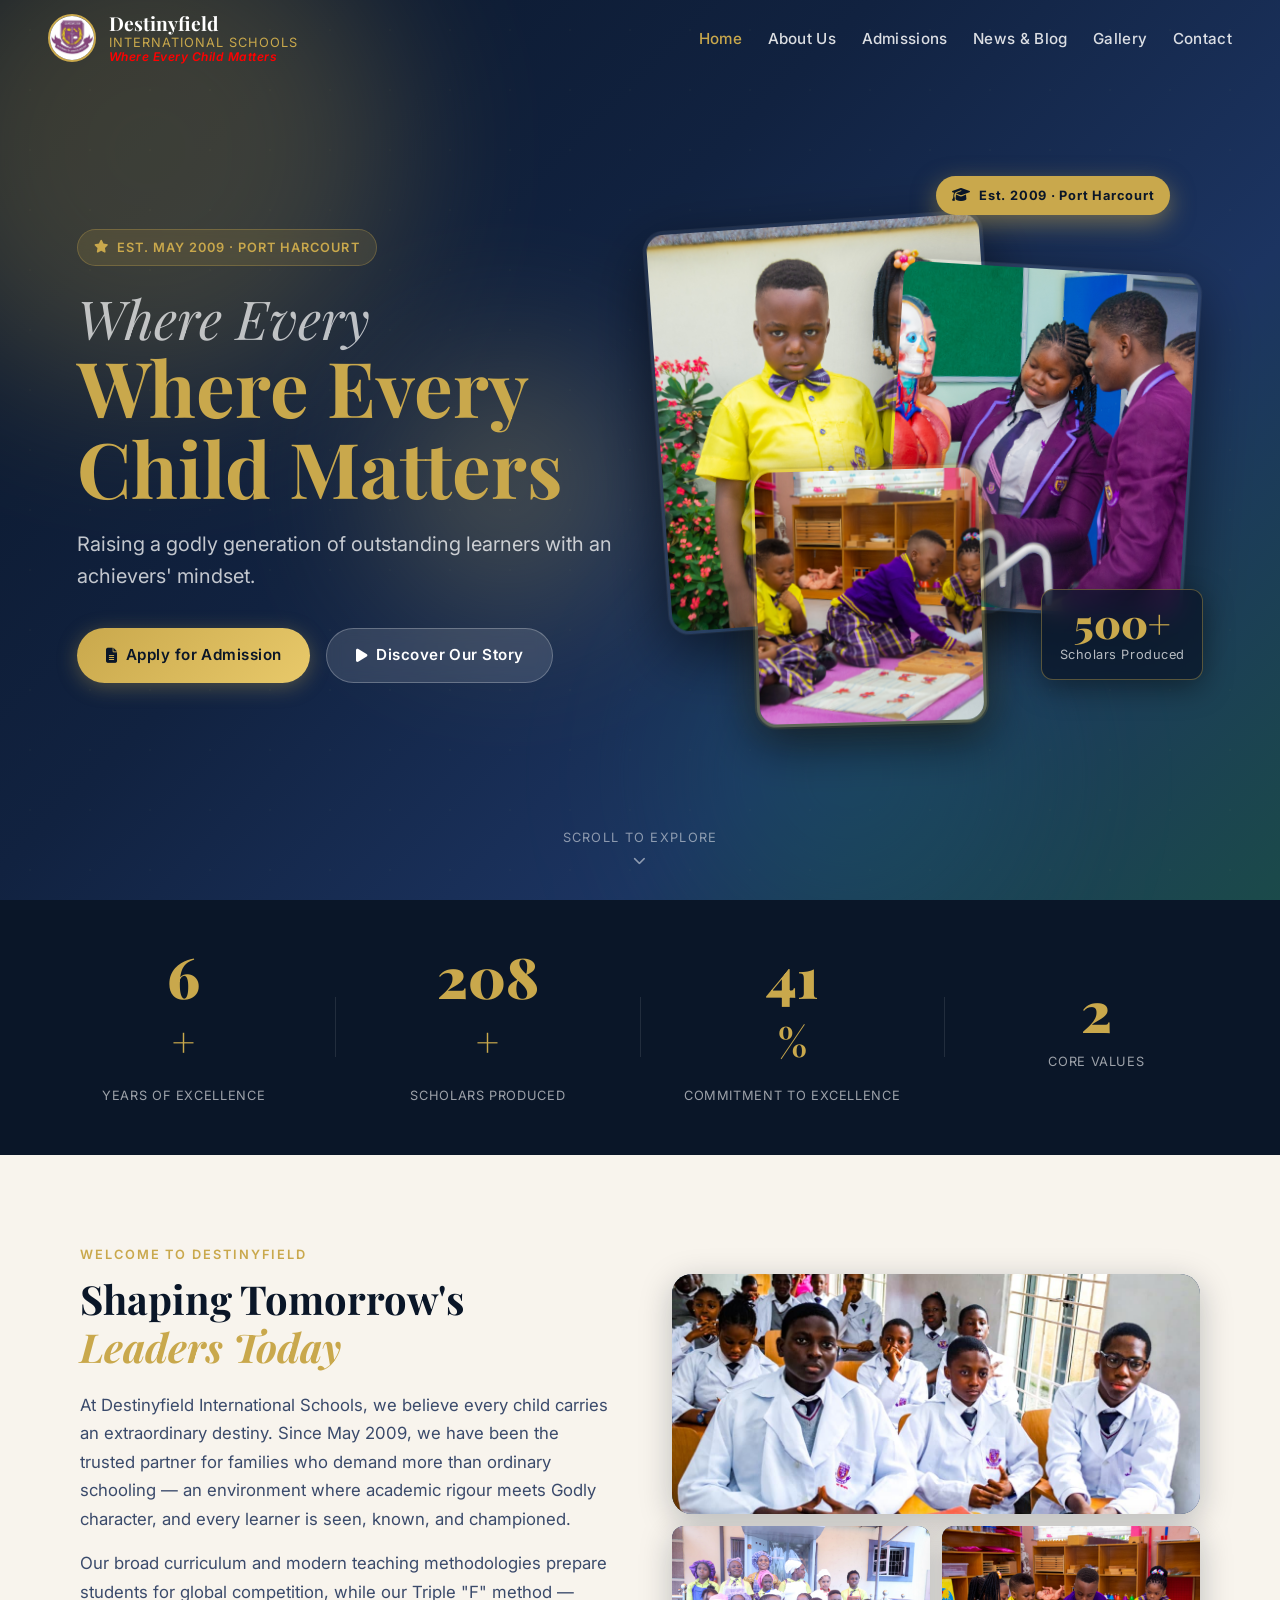
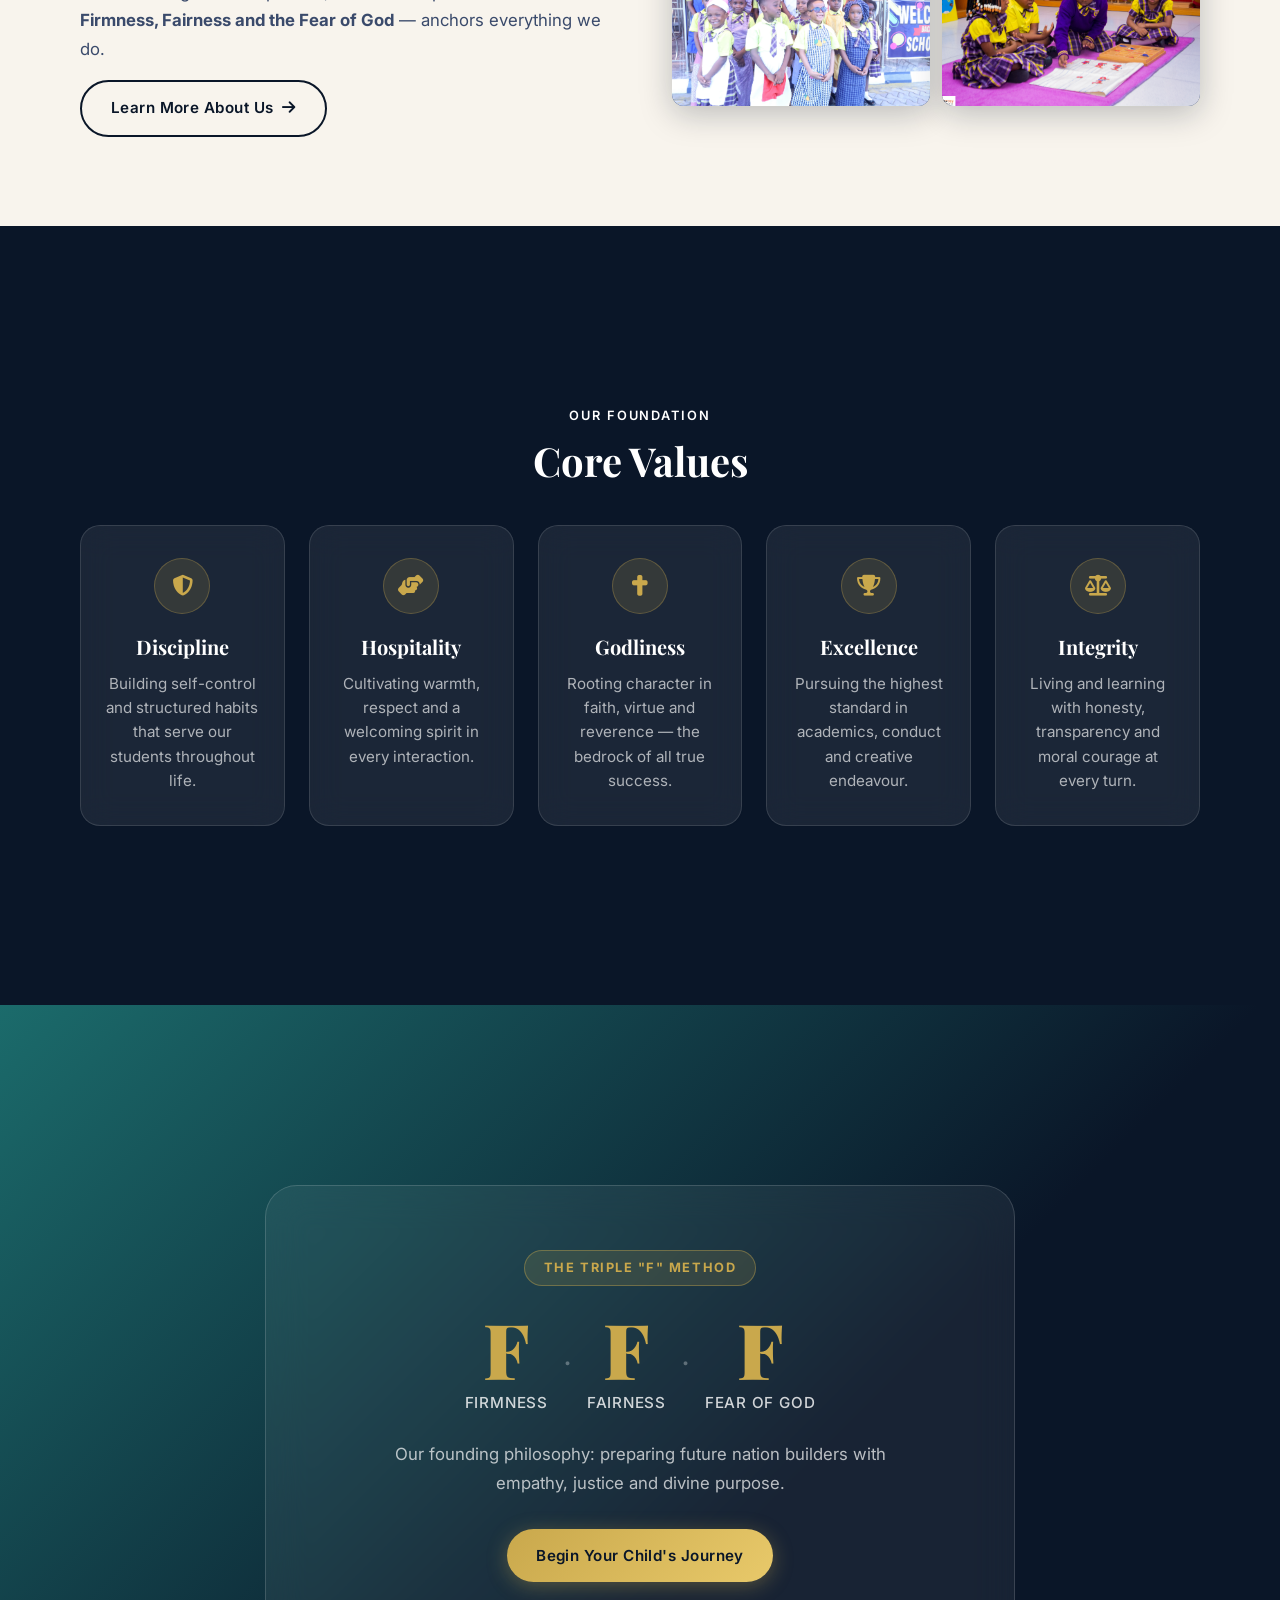
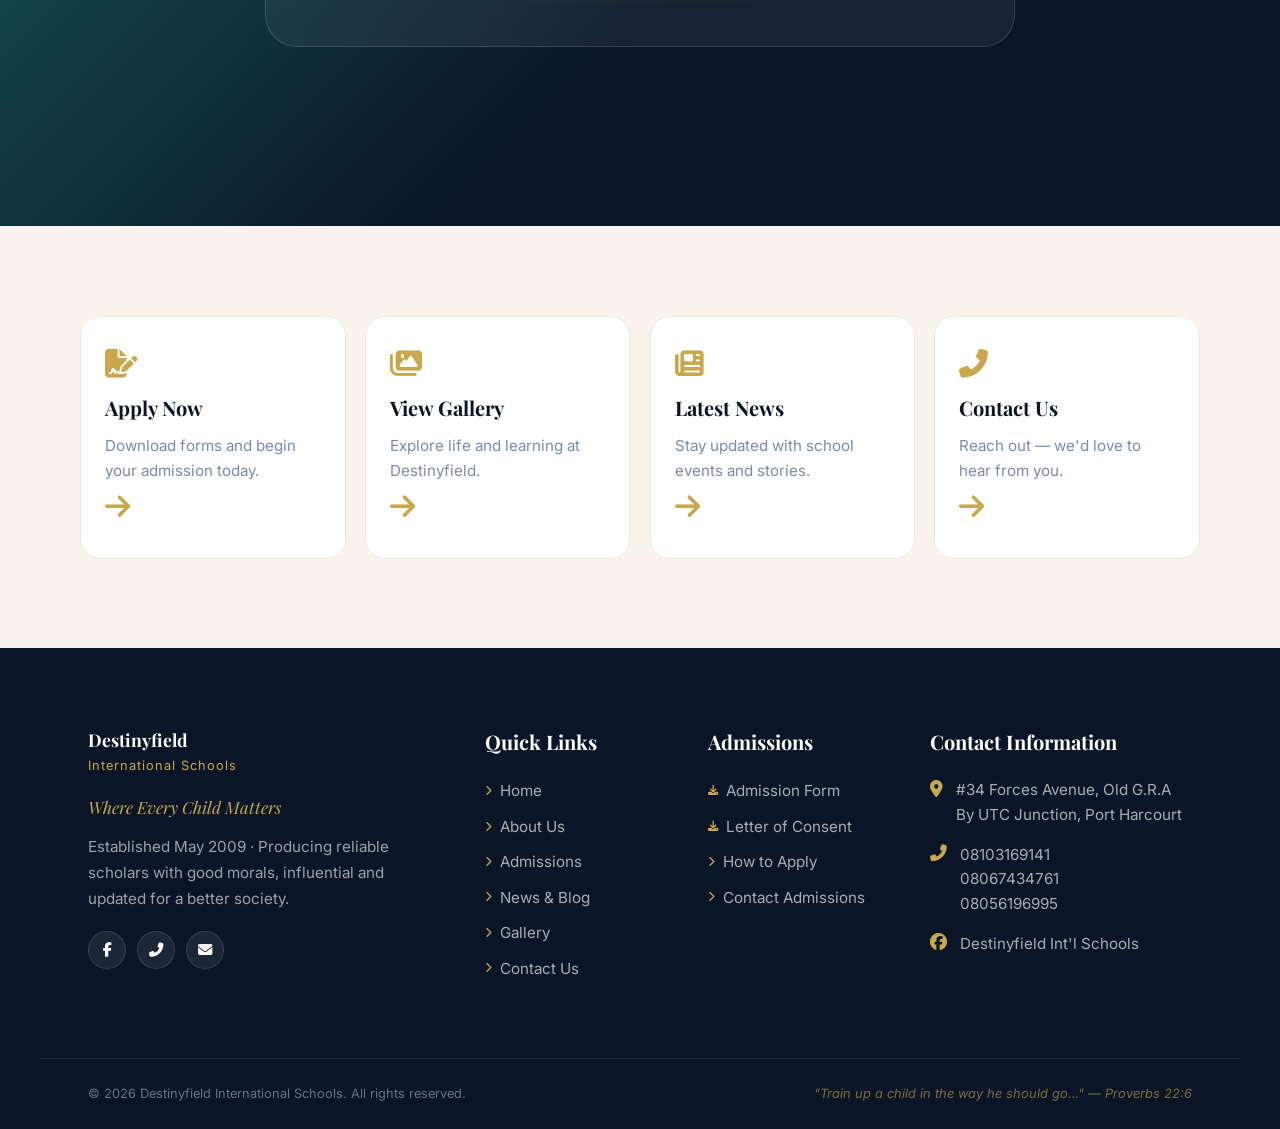
==== commit 84e41d70: "Update index.html" ====
--- a/index.html
+++ b/index.html
@@ -1619,19 +1619,7 @@
                     <option value="other">Other</option>
                   </select>
                 </div>
-                <div class="form-group">
-                  <label for="cf-message">Message <span>*</span></label>
-                  <textarea id="cf-message" name="message" rows="5" placeholder="How can we help you?" required></textarea>
-                </div>
-                <button type="submit" class="btn btn-gold full-width">
-                  <i class="fas fa-paper-plane"></i> Send Message
-                </button>
-                <div class="form-success" id="form-success">
-                  <i class="fas fa-check-circle"></i>
-                  <p>Thank you! Your message has been sent. We'll be in touch shortly.</p>
-                </div>
-              </form>
-            </div>
+                
           </div>
         </div>
 
@@ -1750,4 +1738,4 @@
 
   <script src="js/script.js"></script>
 </body>
-</html>+</html>
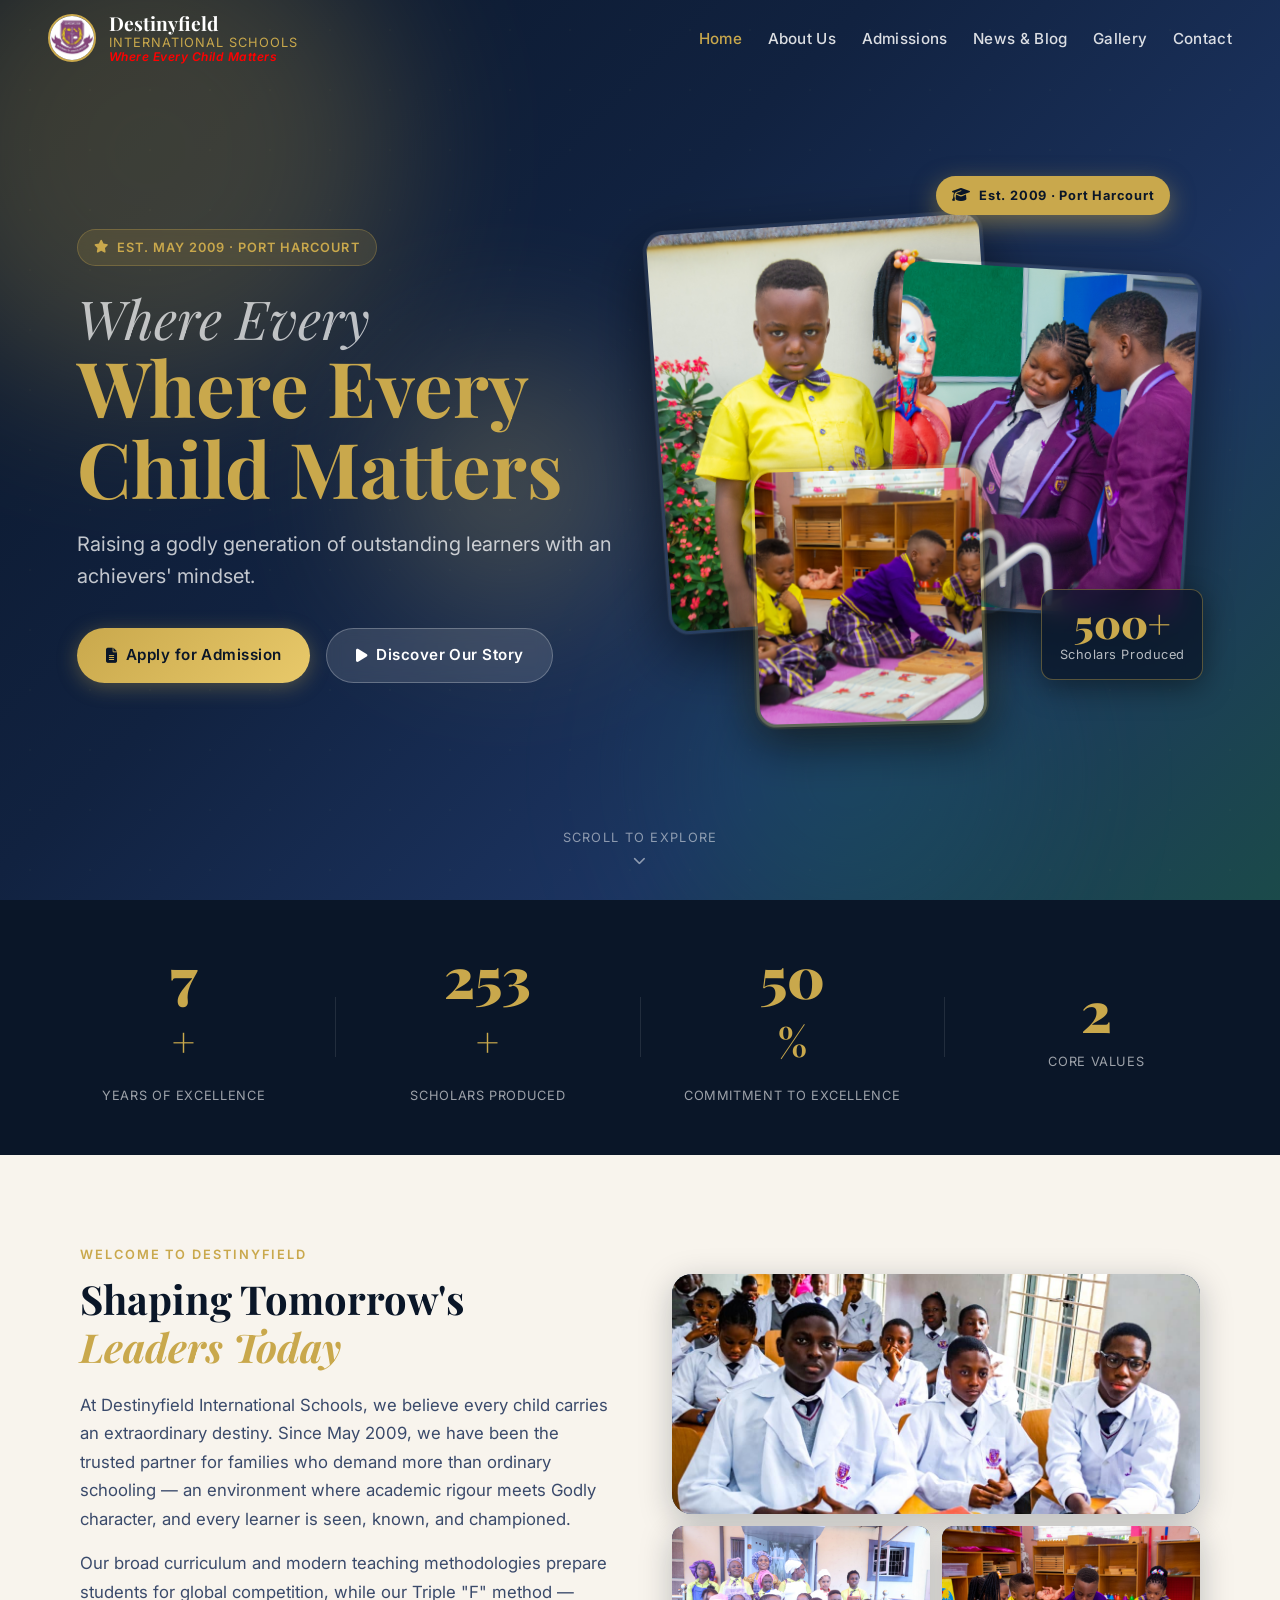
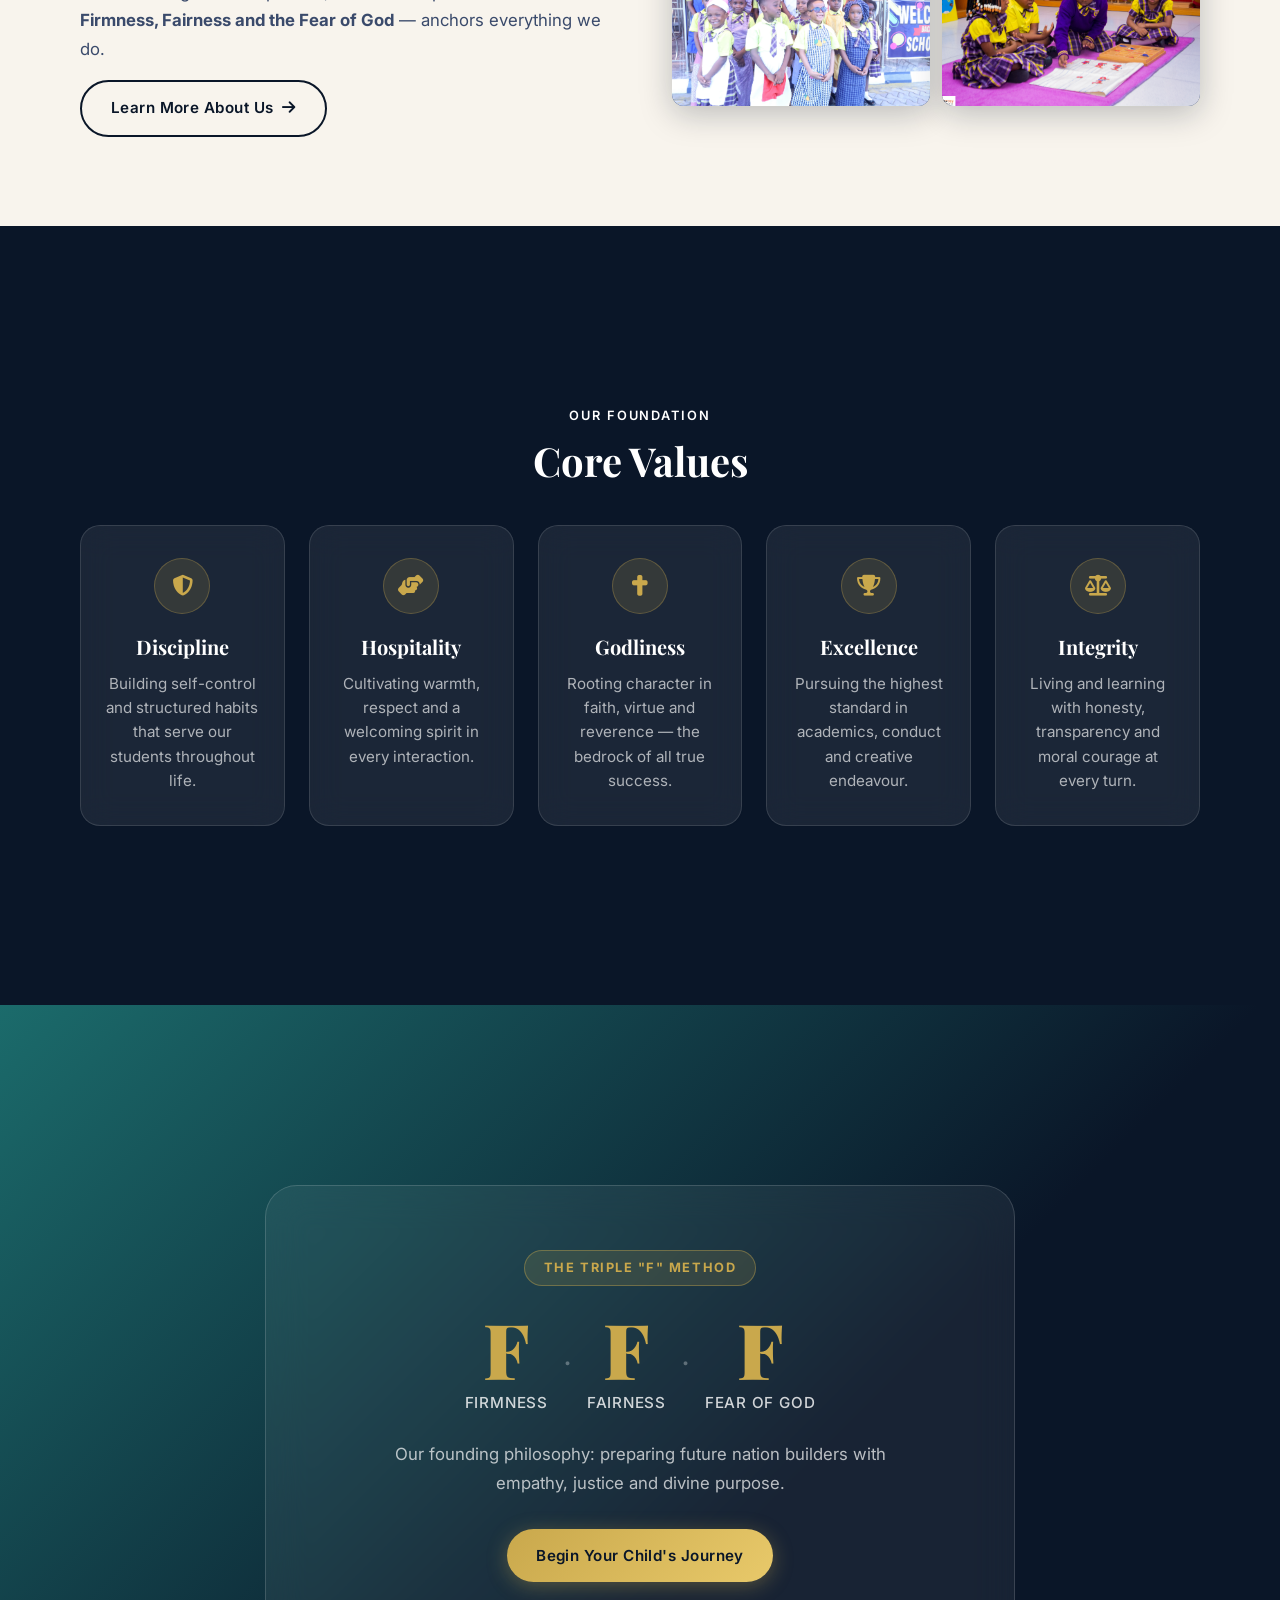
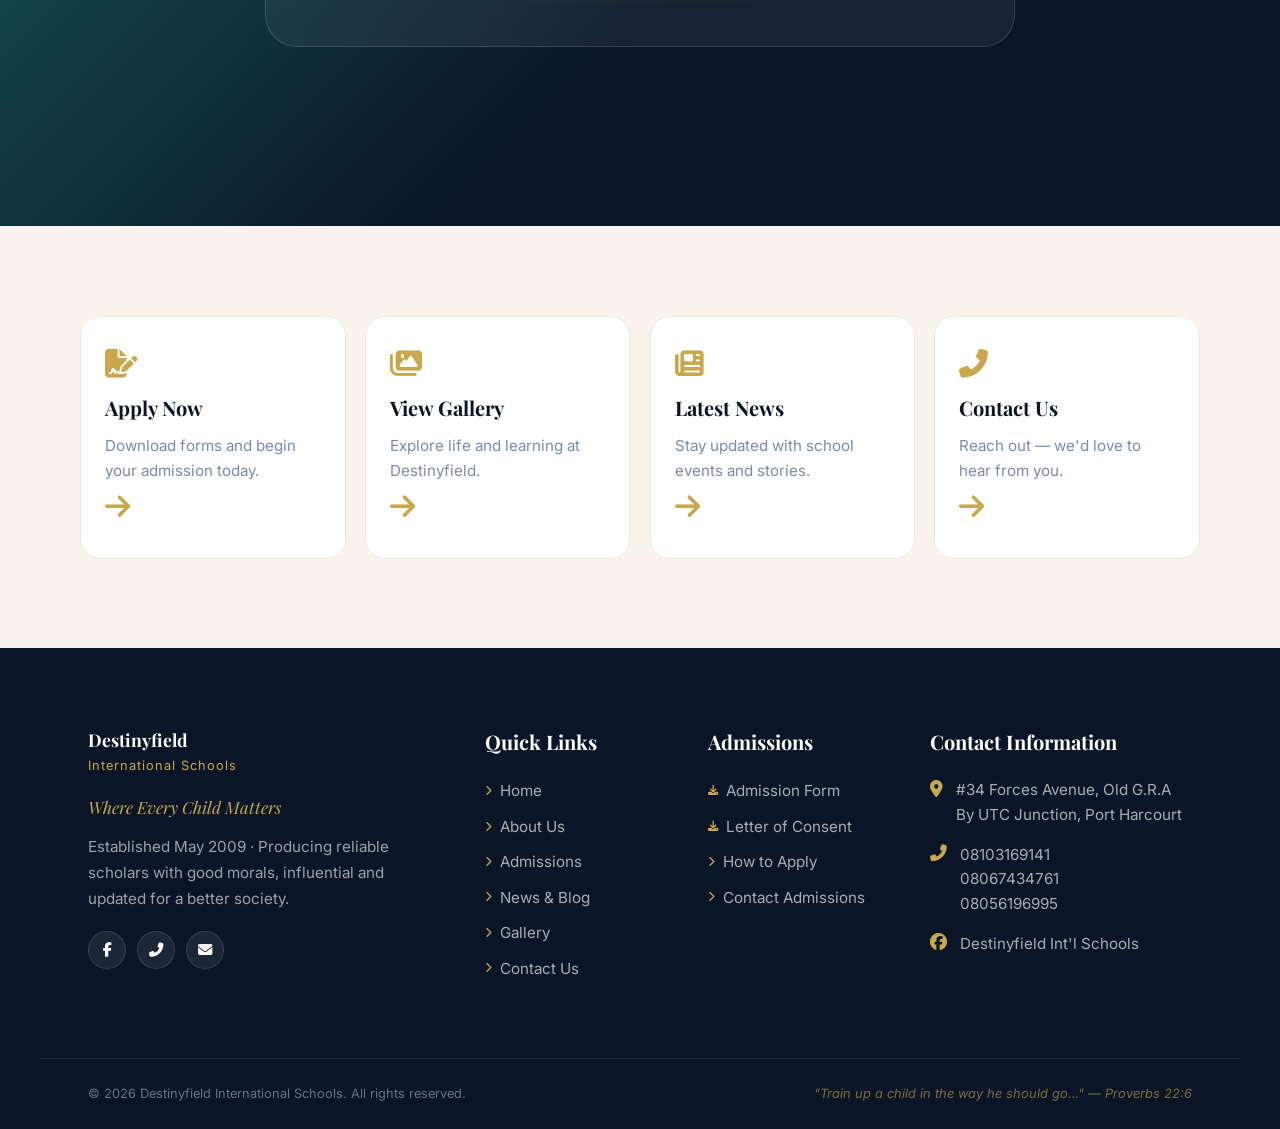
==== commit a3b22ff2: "Update index.html" ====
--- a/index.html
+++ b/index.html
@@ -1588,37 +1588,7 @@
             </div>
           </div>
 
-          <!-- CONTACT FORM -->
-          <div class="contact-form-wrap">
-            <div class="form-glass">
-              <h3>Send Us a Message</h3>
-              <p>Fill in the form and we'll get back to you as soon as possible.</p>
-              <form class="contact-form" id="contact-form" novalidate>
-                <div class="form-row">
-                  <div class="form-group">
-                    <label for="cf-name">Full Name <span>*</span></label>
-                    <input type="text" id="cf-name" name="name" placeholder="Your full name" required />
-                  </div>
-                  <div class="form-group">
-                    <label for="cf-phone">Phone Number <span>*</span></label>
-                    <input type="tel" id="cf-phone" name="phone" placeholder="08XXXXXXXXX" required />
-                  </div>
-                </div>
-                <div class="form-group">
-                  <label for="cf-email">Email Address</label>
-                  <input type="email" id="cf-email" name="email" placeholder="yourname@email.com" />
-                </div>
-                <div class="form-group">
-                  <label for="cf-subject">Subject <span>*</span></label>
-                  <select id="cf-subject" name="subject" required>
-                    <option value="">– Select a subject –</option>
-                    <option value="admissions">Admissions Enquiry</option>
-                    <option value="visit">Schedule a Visit</option>
-                    <option value="general">General Information</option>
-                    <option value="feedback">Feedback</option>
-                    <option value="other">Other</option>
-                  </select>
-                </div>
+  
                 
           </div>
         </div>
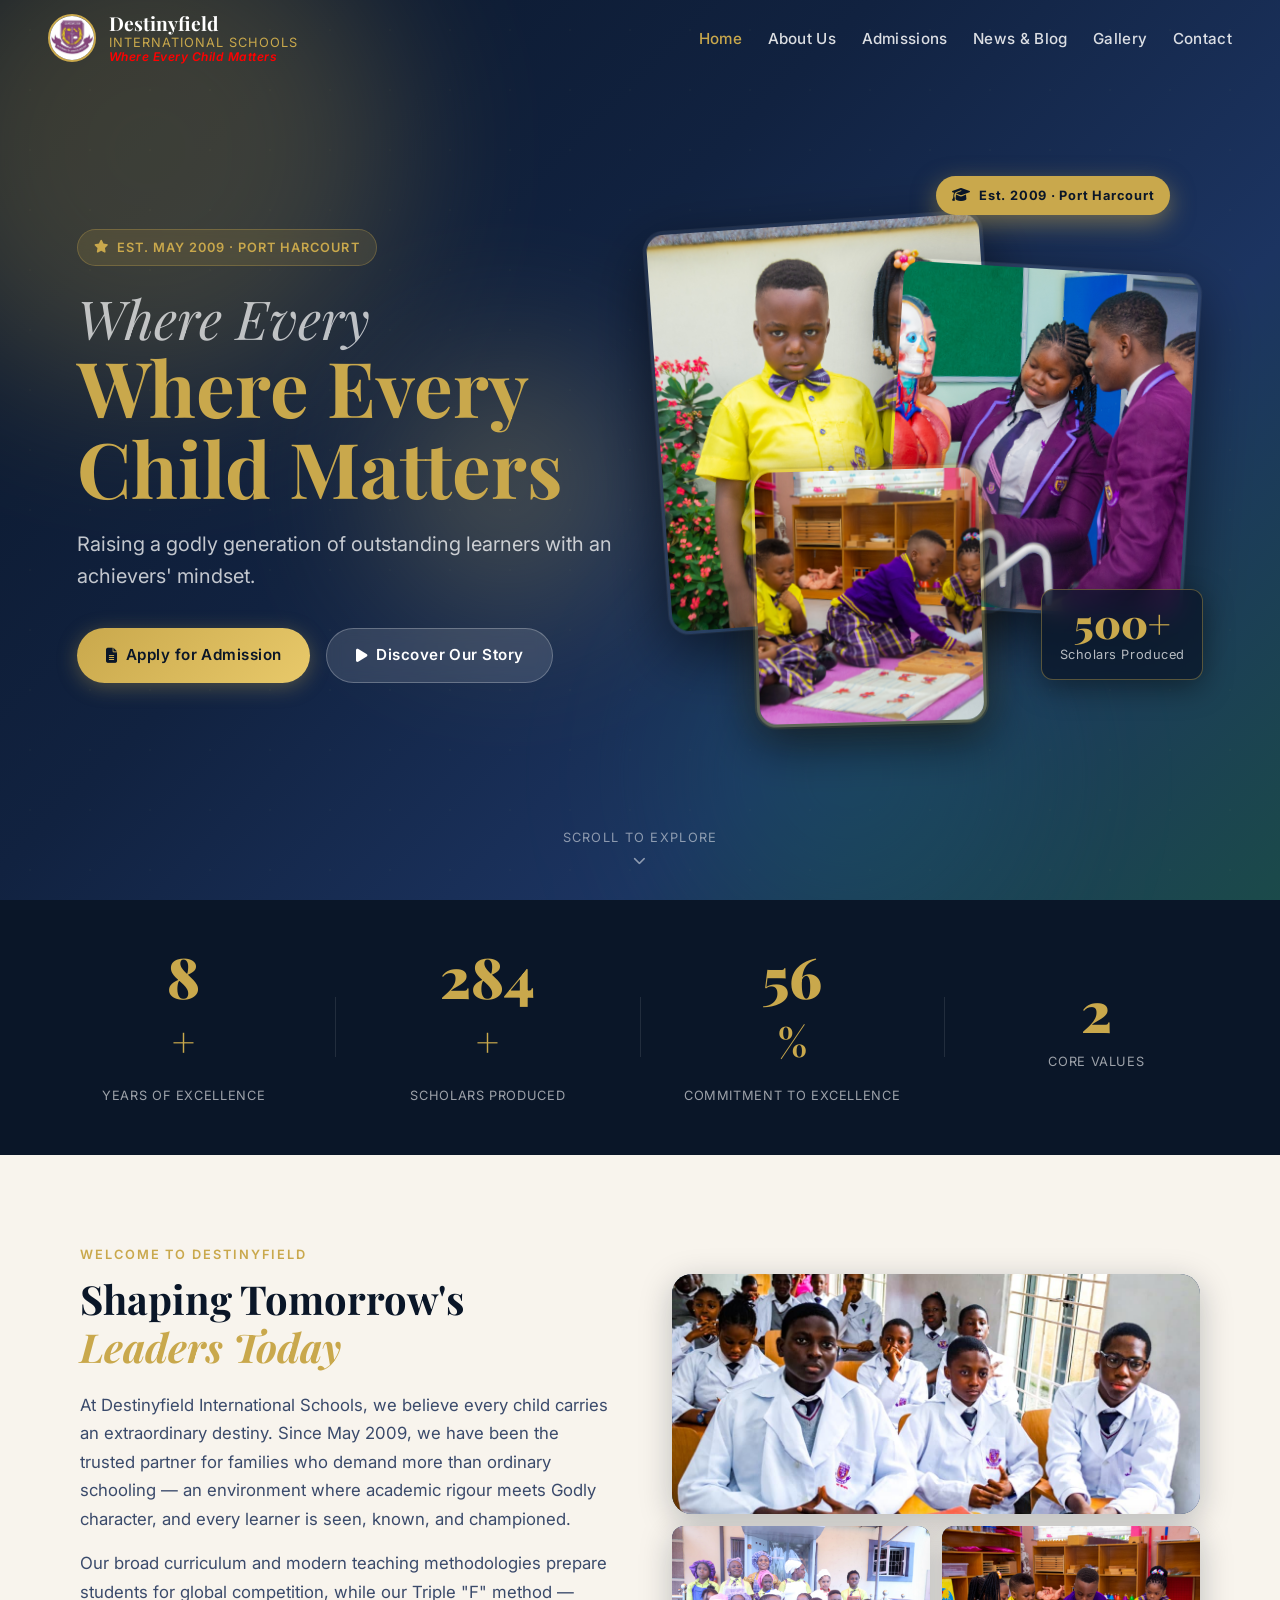
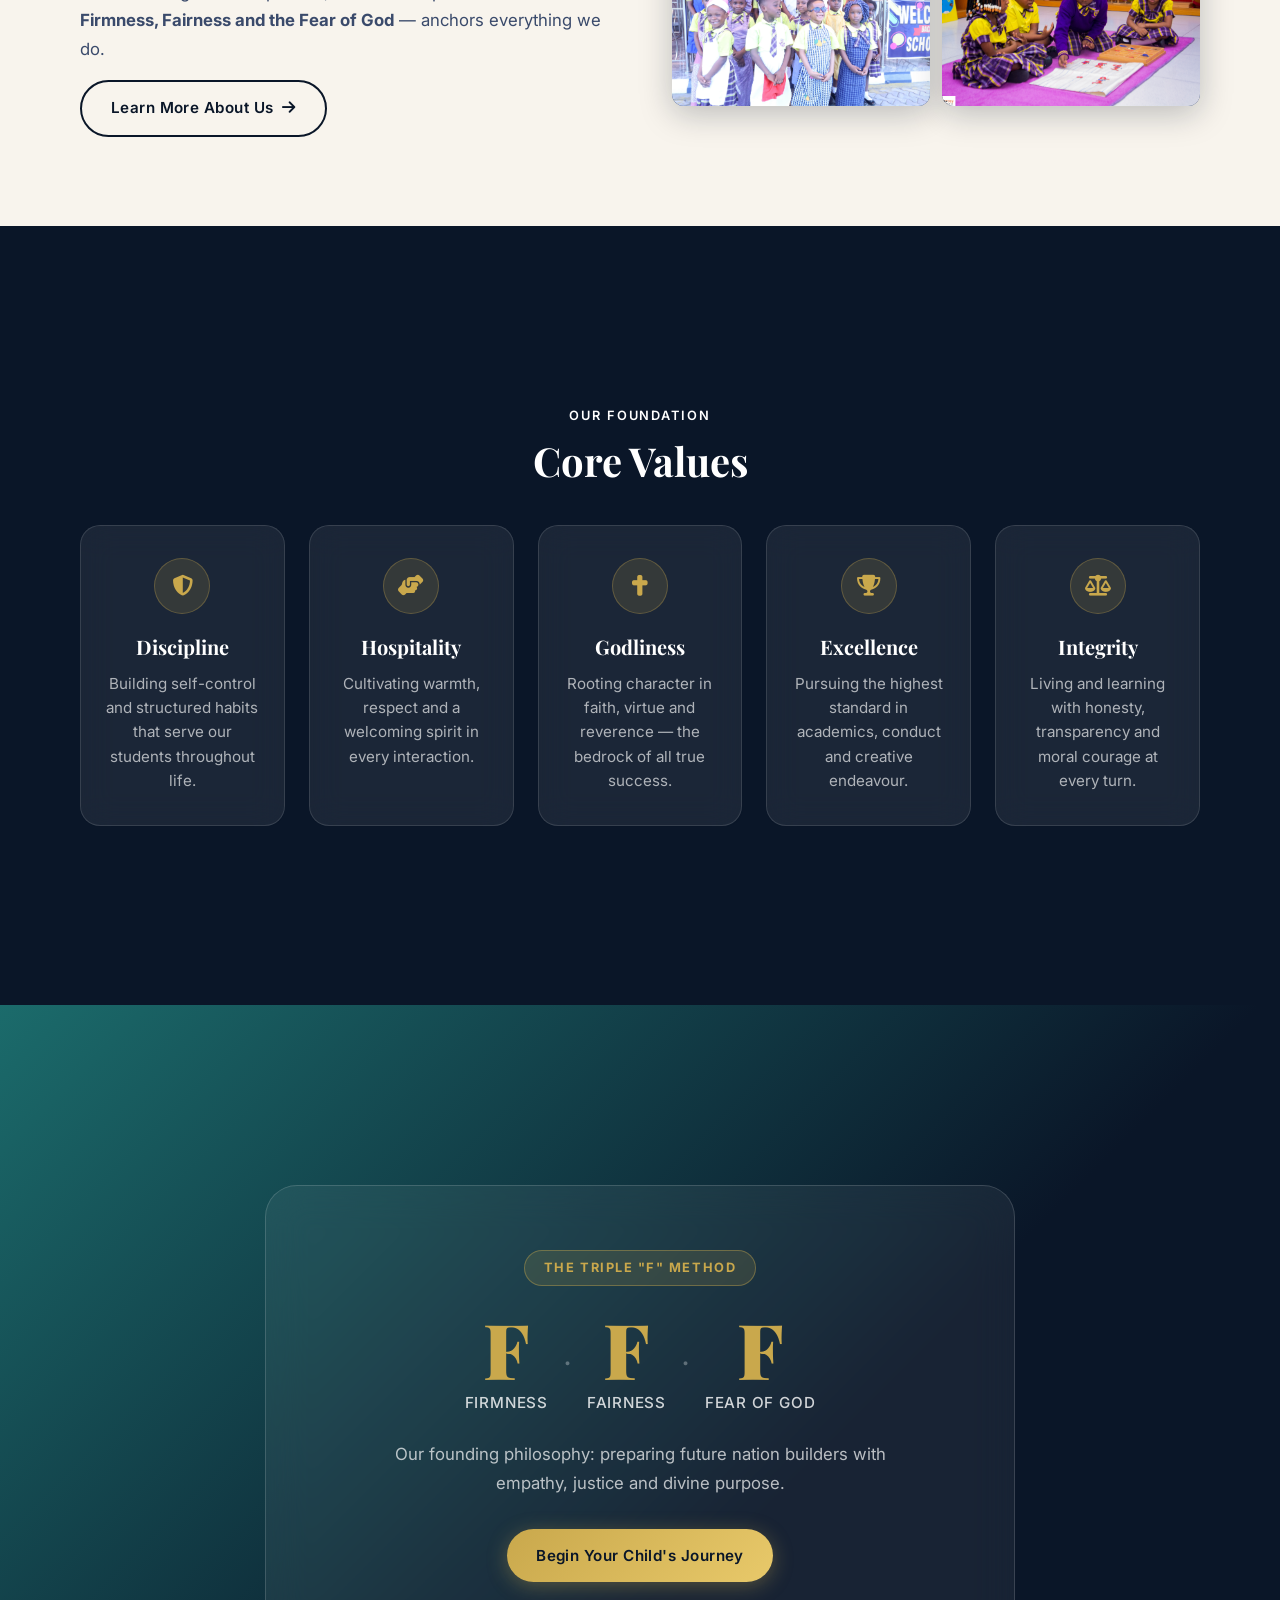
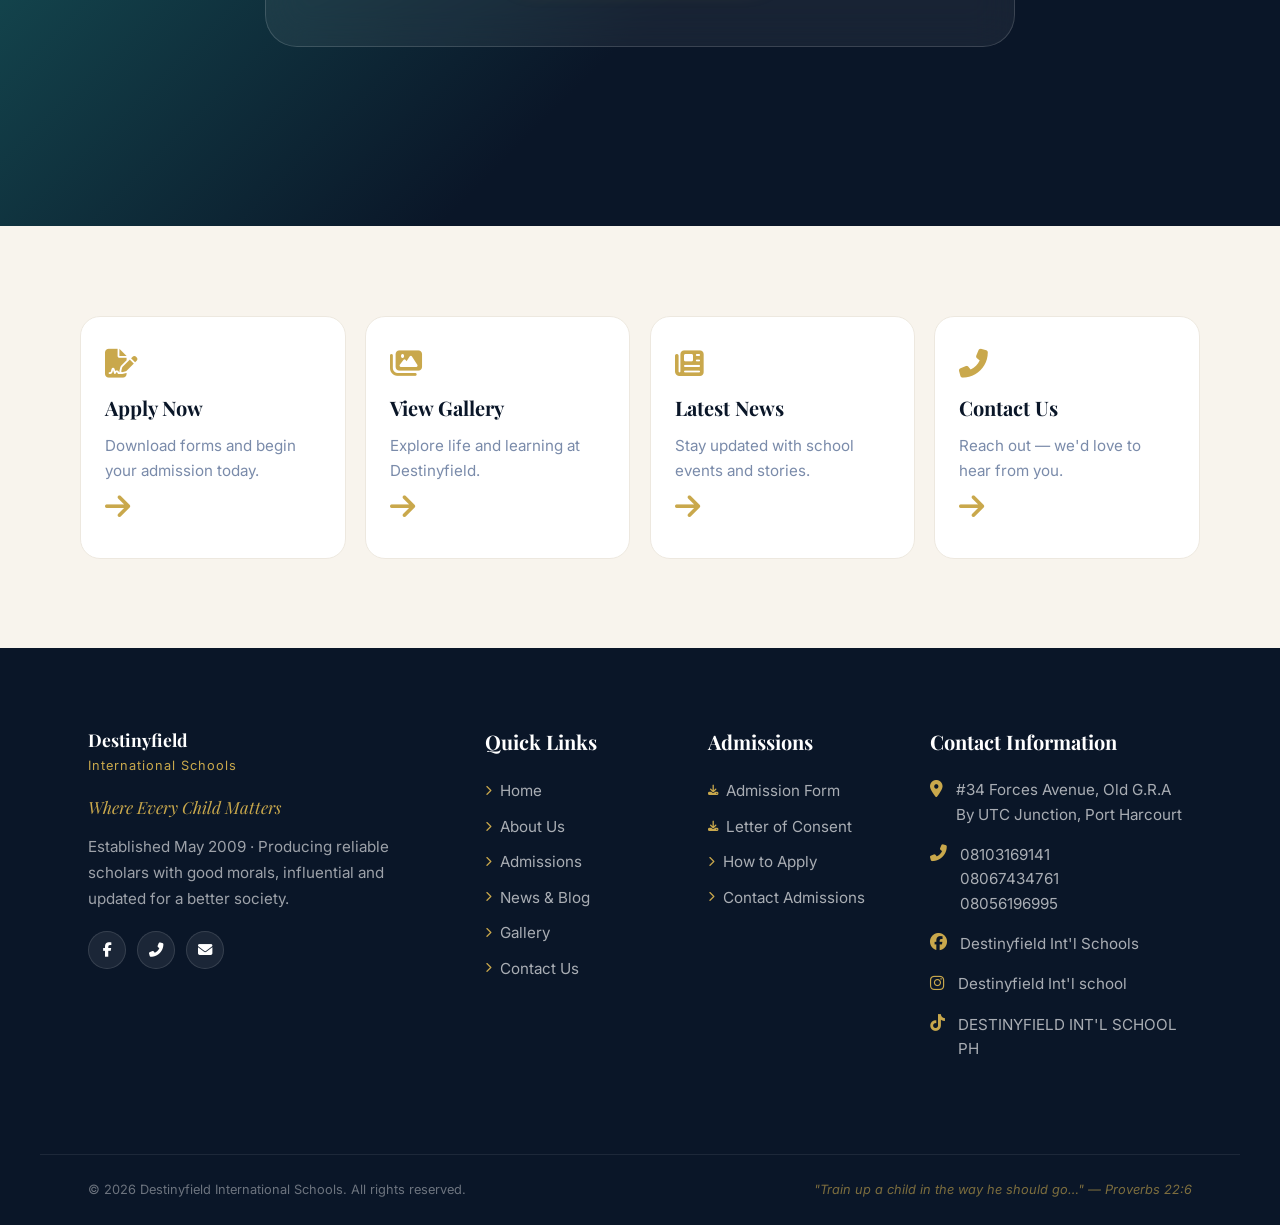
==== commit dcea7c3e: "Update index.html" ====
--- a/index.html
+++ b/index.html
@@ -1676,6 +1676,14 @@
           <i class="fab fa-facebook"></i>
           <a href="https://facebook.com" target="_blank" rel="noopener">Destinyfield Int'l Schools</a>
         </div>
+        <div class="footer-contact-item">
+          <i class="fab fa-instagram"></i>
+          <a href="https://instagram.com" target="_blank" rel="noopener">Destinyfield Int'l school</a>
+        </div>
+        <div class="footer-contact-item">
+          <i class="fab fa-tiktok"></i>
+          <a href="https://tiktok.com" target="_blank" rel="noopener">DESTINYFIELD INT'L SCHOOL PH</a>
+        </div>
       </div>
     </div>
 
--- a/css/style.css
+++ b/css/style.css
@@ -2197,7 +2197,7 @@
 .form-success.show { display: flex; }
 
 /* Map */
-.map-section { margin-top: 3rem; }
+.map-section { margin-top: 3rem; margin-bottom: 100px}
 .map-section .section-title { margin-bottom: 1.5rem; }
 
 .map-wrapper {
@@ -2644,4 +2644,4 @@
     height: auto !important;
     aspect-ratio: 4 / 3 !important; /* Forces every box into a perfect, uniform rectangle */
   }
-}+}
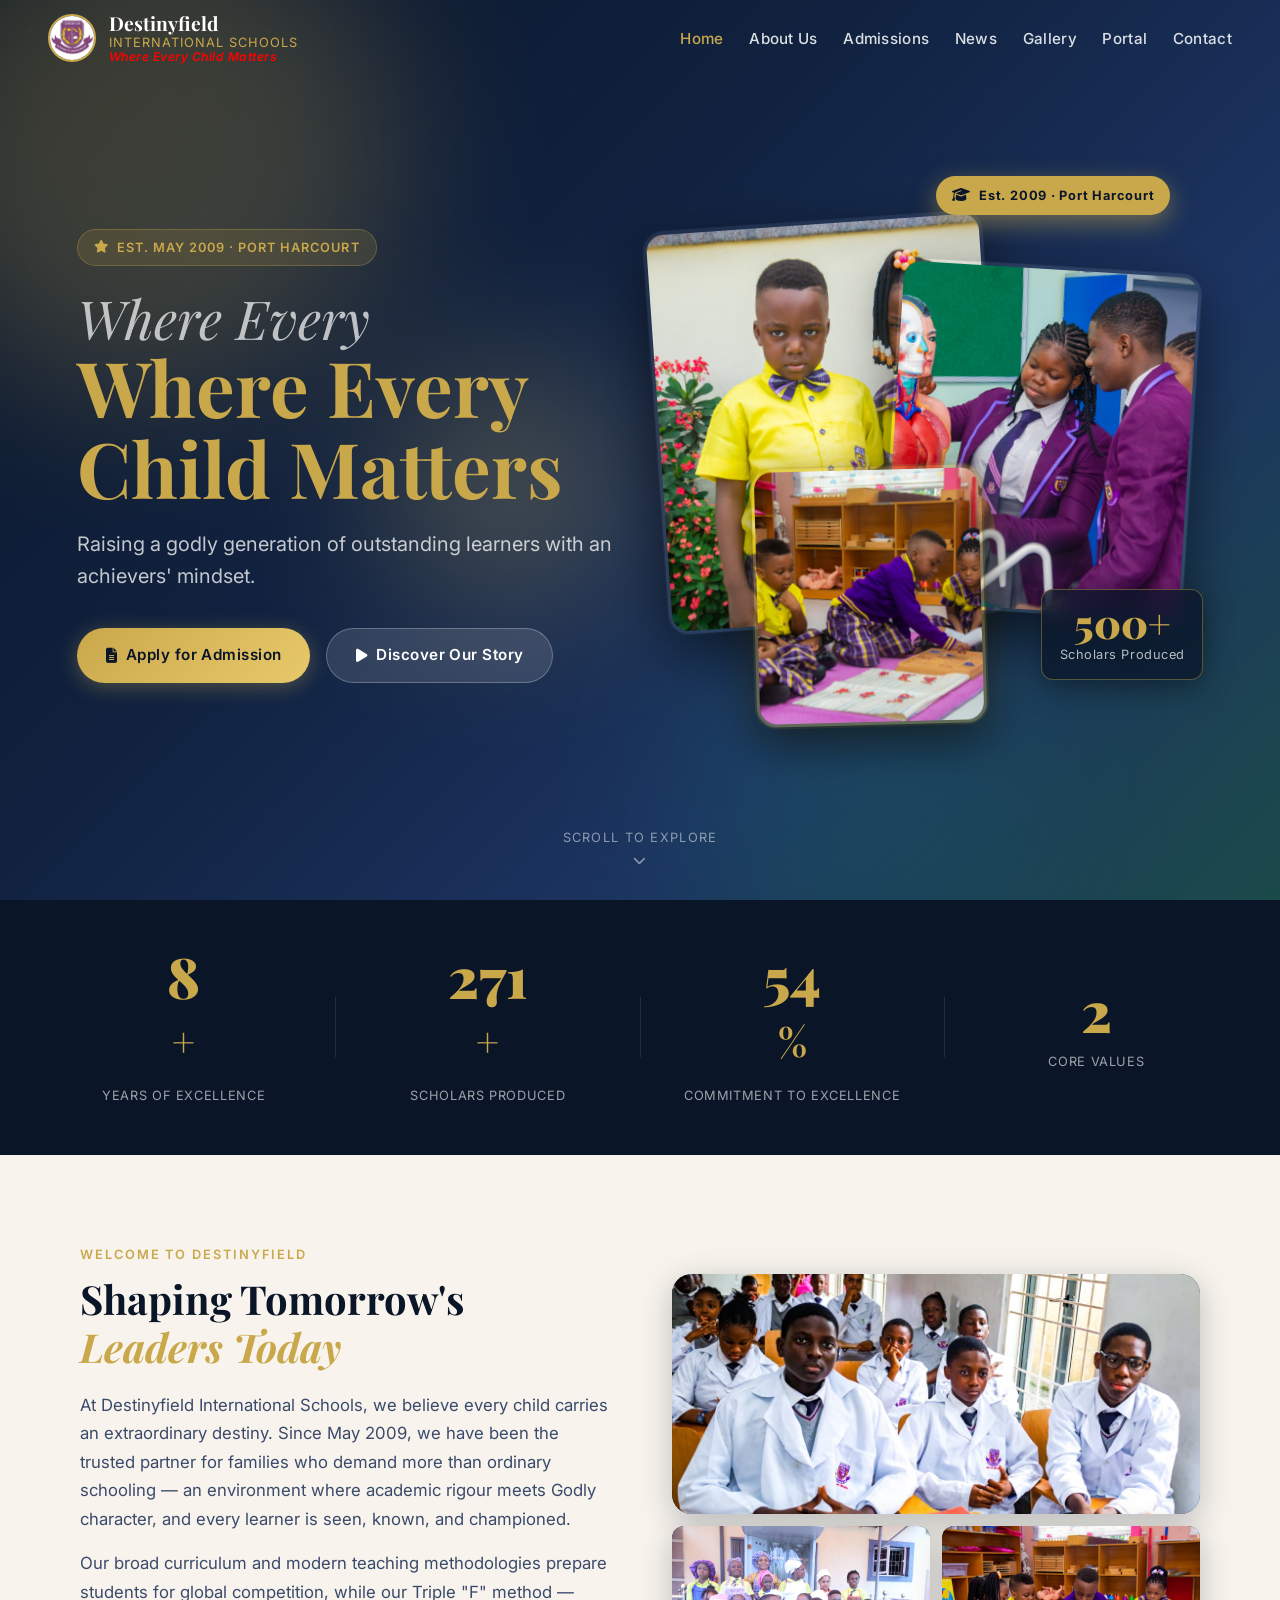
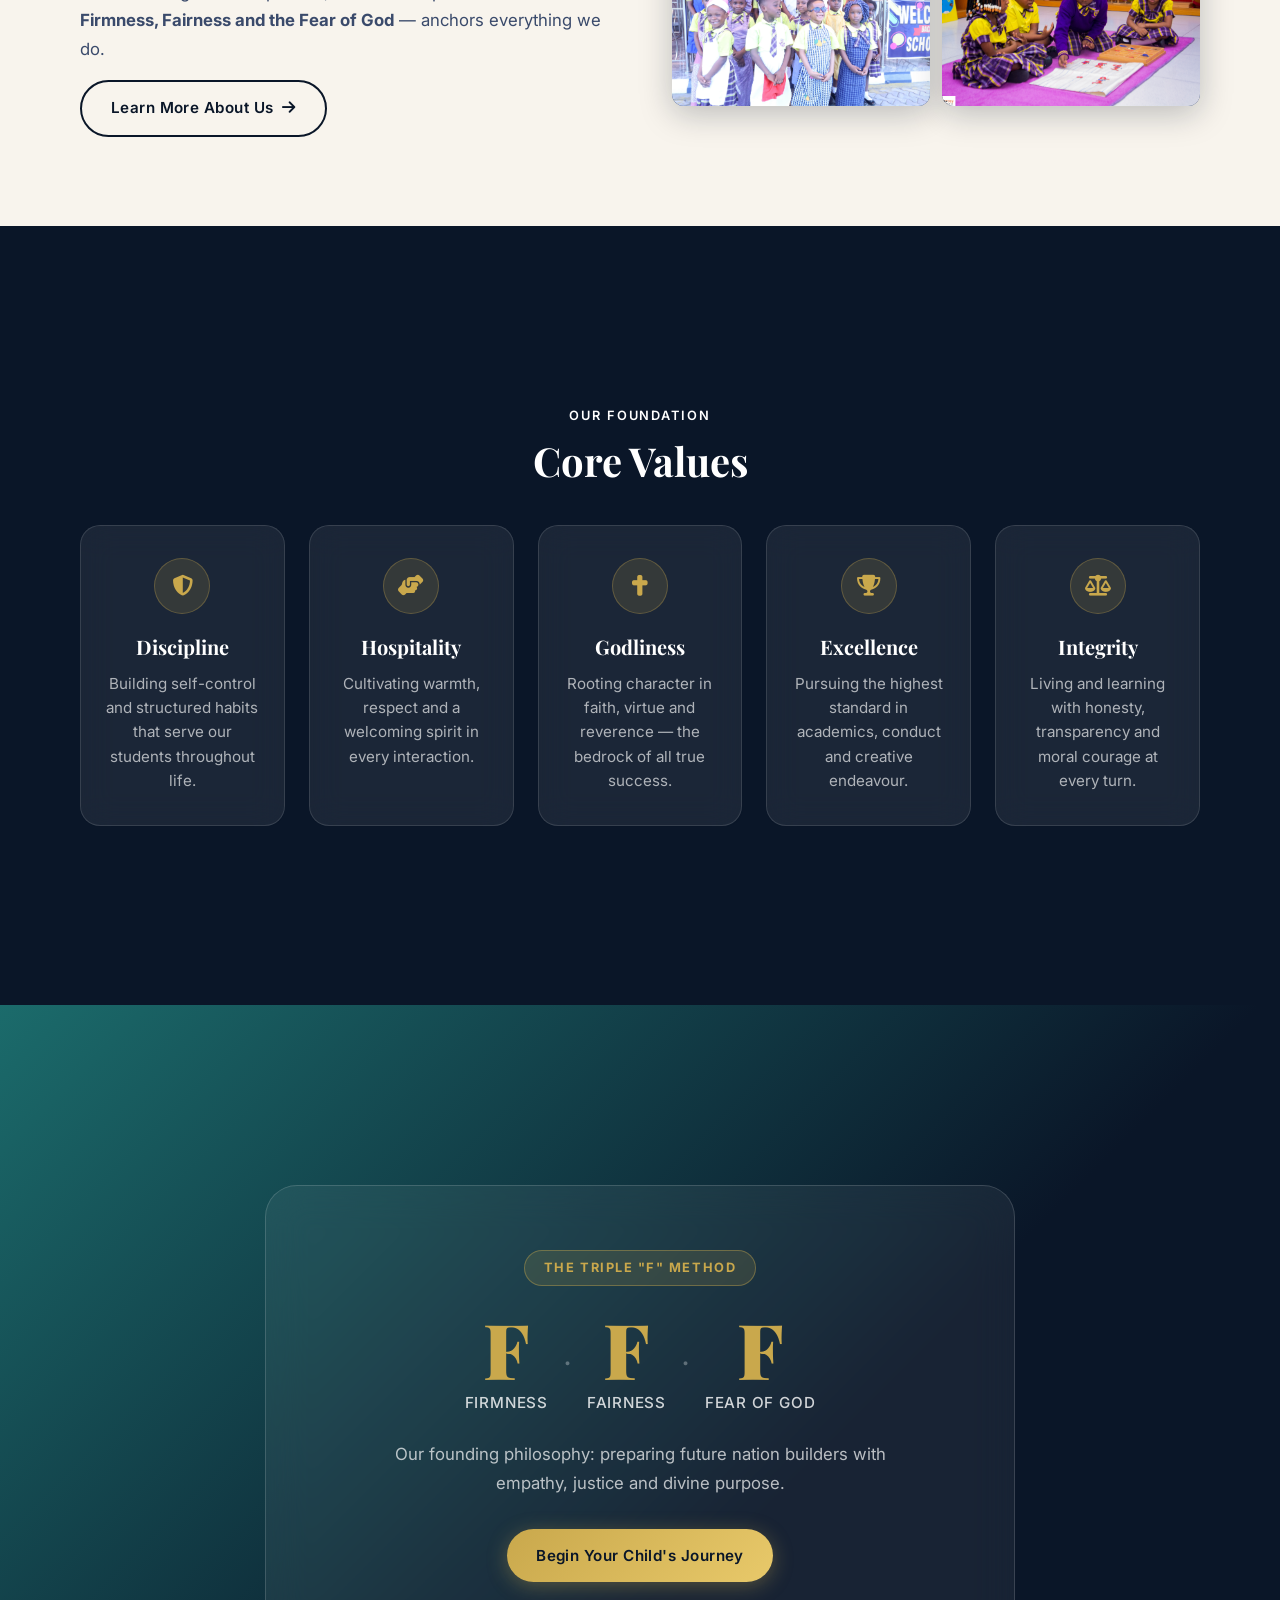
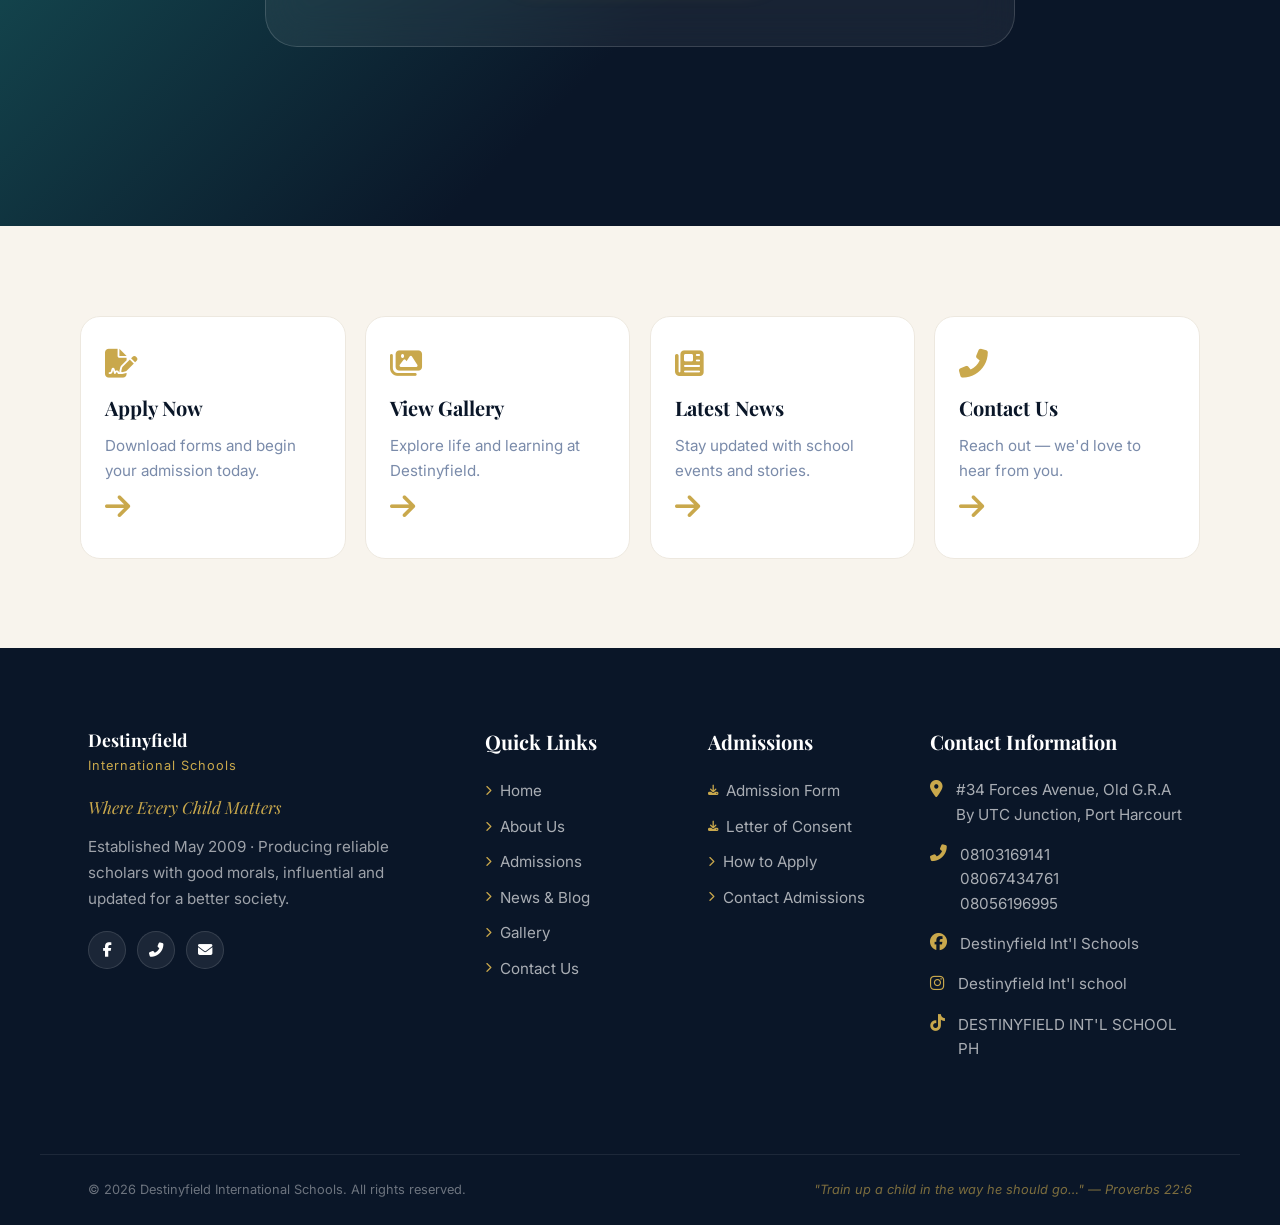
==== commit b772b4b7: "Update index.html" ====
--- a/index.html
+++ b/index.html
@@ -36,14 +36,17 @@
         <span></span><span></span><span></span>
       </button>
 
-      <ul class="nav-links" id="nav-links" role="list">
-        <li><a href="#home" class="nav-link active" data-page="home">Home</a></li>
-        <li><a href="#about" class="nav-link" data-page="about">About Us</a></li>
-        <li><a href="#admissions" class="nav-link" data-page="admissions">Admissions</a></li>
-        <li><a href="#news" class="nav-link" data-page="news">News & Blog</a></li>
-        <li><a href="#gallery" class="nav-link" data-page="gallery">Gallery</a></li>
-        <li><a href="#contact" class="nav-link" data-page="contact">Contact</a></li>
-      </ul>
+      <ul id="nav-links" class="nav-links" role="menu">
+          <li><a href="#home" class="nav-link active" data-page="home" role="menuitem">Home</a></li>
+          <li><a href="#about" class="nav-link" data-page="about" role="menuitem">About Us</a></li>
+          <li><a href="#admissions" class="nav-link" data-page="admissions" role="menuitem">Admissions</a></li>
+          <li><a href="#news" class="nav-link" data-page="news" role="menuitem">News</a></li>
+          <li><a href="#gallery" class="nav-link" data-page="gallery" role="menuitem">Gallery</a></li>
+          
+          <li><a href="#portal" class="nav-link" data-page="portal" role="menuitem">Portal</a></li>
+          
+          <li><a href="#contact" class="nav-link" data-page="contact" role="menuitem">Contact</a></li>
+        </ul>
     </nav>
   </header>
 
@@ -1525,10 +1528,41 @@
 
     </section>
 
+    <section id="portal" class="page">
+      <div class="page-hero small-hero">
+        <div class="page-hero-overlay"></div>
+        <div class="page-hero-content">
+          <p class="eyebrow light">Secure Access</p>
+          <h1>School Portal</h1>
+          <div class="breadcrumb">
+            <a href="#home" data-page="home">Home</a>
+            <i class="fas fa-chevron-right"></i>
+            <span>Portal</span>
+          </div>
+        </div>
+      </div>
+
+      <div class="section-container">
+        <div class="portal-grid">
+          
+          <div class="portal-card reveal">
+            <div class="portal-icon"><i class="fas fa-user-graduate"></i></div>
+            <h3>Student & Staff Portal</h3>
+            <p>Access termly results, academic assignments and student records.</p>
+            <a href="https://dis.nhazi.com" target="_blank" rel="noopener" class="btn btn-gold">
+              Login to Portal <i class="fas fa-arrow-right"></i>
+            </a>
+          </div>
+
+
+        </div>
+      </div>
+    </section>
+
     <!-- ═══════════════════════════════════════════
          PAGE: CONTACT
     ═══════════════════════════════════════════ -->
-    <section id="contact" class="page">
+  <section id="contact" class="page">
       <div class="page-hero small-hero contact-hero">
         <div class="page-hero-overlay"></div>
         <div class="page-hero-content">
@@ -1543,72 +1577,80 @@
       </div>
 
       <div class="section-container contact-section">
-        <div class="contact-grid">
-
-          <!-- CONTACT INFO -->
-          <div class="contact-info">
-            <p class="eyebrow">Get in Touch</p>
-            <h2 class="section-title">Visit, Call or <em>Connect</em></h2>
-            <p class="body-text">
-              Our doors are always open. Whether you want to learn more about our school, schedule a visit or ask about admissions, we'd love to hear from you.
-            </p>
-
-            <div class="info-cards">
-              <div class="info-card">
-                <div class="info-icon"><i class="fas fa-map-marker-alt"></i></div>
-                <div>
-                  <h4>Our Address</h4>
-                  <p>#34 Forces Avenue, Old G.R.A By UTC Junction, Port Harcourt, Rivers State.</p>
-                </div>
+
+        <div class="contact-top-info">
+          <p class="eyebrow center">Get in Touch</p>
+          <h2 class="section-title center">Visit, Call or <em>Connect</em></h2>
+          <p class="body-text center mx-auto">Our doors are always open. Whether you want to learn more about our school, schedule a visit or ask about admissions, we'd love to hear from you.</p>
+
+          <div class="info-cards grid-3-cols">
+            <div class="info-card">
+              <div class="info-icon"><i class="fas fa-map-marker-alt"></i></div>
+              <div>
+                <h4>Our Address</h4>
+                <p>#34 Forces Avenue, Old G.R.A By UTC Junction, Port Harcourt.</p>
               </div>
-              <div class="info-card">
-                <div class="info-icon"><i class="fas fa-phone-alt"></i></div>
-                <div>
-                  <h4>Phone Numbers</h4>
-                  <a href="tel:08103169141">08103169141</a>
-                  <a href="tel:08067434761">08067434761</a>
-                  <a href="tel:08056196995">08056196995</a>
-                </div>
+            </div>
+            <div class="info-card">
+              <div class="info-icon"><i class="fas fa-phone-alt"></i></div>
+              <div>
+                <h4>Phone Numbers</h4>
+                <a href="tel:08103169141">08103169141</a>
+                <a href="tel:08067434761">08067434761</a>
+                <a href="tel:08056196995">08056196995</a>
               </div>
-              <div class="info-card">
-                <div class="info-icon"><i class="fab fa-facebook"></i></div>
-                <div>
-                  <h4>Facebook</h4>
-                  <a href="https://facebook.com" target="_blank" rel="noopener">Destinyfield Int'l Schools</a>
-                </div>
+            </div>
+            <div class="info-card">
+              <div class="info-icon"><i class="far fa-clock"></i></div>
+              <div>
+                <h4>School Hours</h4>
+                <p>Monday – Friday: 7:30 AM – 4:00 PM</p>
+                <p>Saturday: By appointment</p>
               </div>
-              <div class="info-card">
-                <div class="info-icon"><i class="far fa-clock"></i></div>
-                <div>
-                  <h4>School Hours</h4>
-                  <p>Monday – Friday: 7:30 AM – 4:00 PM</p>
-                  <p>Saturday: By appointment</p>
-                </div>
+            </div>
+            <div class="info-card">
+              <div class="info-icon"><i class="fab fa-facebook"></i></div>
+              <div>
+                <h4>Facebook</h4>
+                <a href="https://facebook.com" target="_blank" rel="noopener">Destinyfield Int'l Schools</a>
               </div>
             </div>
-          </div>
-
-  
-                
-          </div>
-        </div>
-
-        <!-- MAP EMBED -->
-        <div class="map-section">
-          <h3 class="section-title center">Find Us</h3>
-          <div class="map-wrapper">
-            <iframe
-              src="https://www.google.com/maps/embed?pb=!1m18!1m12!1m3!1d3975.7!2d7.0498!3d4.8156!2m3!1f0!2f0!3f0!3m2!1i1024!2i768!4f13.1!3m3!1m2!1s0x0%3A0x0!2zNMKwNDgnNTYuMiJOIDfCsDAyJzU5LjMiRQ!5e0!3m2!1sen!2sng!4v1234567890"
-              allowfullscreen=""
-              loading="lazy"
-              referrerpolicy="no-referrer-when-downgrade"
-              title="Destinyfield International Schools on Google Maps">
-            </iframe>
-          </div>
-          <div class="map-address-badge">
-            <i class="fas fa-map-pin"></i>
-            <span>#34 Forces Avenue, Old G.R.A By UTC Junction, Port Harcourt</span>
-          </div>
+            <div class="info-card">
+              <div class="info-icon"><i class="fab fa-instagram"></i></div>
+              <div>
+                <h4>Instagram</h4>
+                <a href="https://instagram.com" target="_blank" rel="noopener">Destinyfield Int'l school</a>
+              </div>
+            </div>
+            <div class="info-card">
+              <div class="info-icon"><i class="fab fa-tiktok"></i></div>
+              <div>
+                <h4>TikTok</h4>
+                <a href="https://tiktok.com" target="_blank" rel="noopener">DESTINYFIELD INT'L SCHOOL PH</a>
+              </div>
+            </div>
+          </div>
+        </div>
+
+        <div class="contact-split-grid">
+          
+         
+          <div class="map-section side-map reveal">
+            <div class="map-wrapper">
+              <iframe
+                src="https://maps.google.com/maps?q=34+Forces+Avenue,+Old+G.R.A+Port+Harcourt&t=&z=15&ie=UTF8&iwloc=&output=embed"
+                allowfullscreen=""
+                loading="lazy"
+                referrerpolicy="no-referrer-when-downgrade"
+                title="Destinyfield International Schools on Google Maps">
+              </iframe>
+            </div>
+            <div class="map-address-badge">
+              <i class="fas fa-map-pin"></i>
+              <span>#34 Forces Avenue, Old G.R.A By UTC Junction, Port Harcourt</span>
+            </div>
+          </div>
+
         </div>
       </div>
     </section>
--- a/css/style.css
+++ b/css/style.css
@@ -2197,7 +2197,7 @@
 .form-success.show { display: flex; }
 
 /* Map */
-.map-section { margin-top: 3rem; margin-bottom: 100px}
+.map-section { margin-top: 3rem; }
 .map-section .section-title { margin-bottom: 1.5rem; }
 
 .map-wrapper {
@@ -2645,3 +2645,120 @@
     aspect-ratio: 4 / 3 !important; /* Forces every box into a perfect, uniform rectangle */
   }
 }
+/* ==========================================
+   CONTACT PAGE: SIDE-BY-SIDE LAYOUT
+========================================== */
+
+/* Utility for centering the top description text */
+.mx-auto {
+  margin-left: auto !important;
+  margin-right: auto !important;
+  max-width: 60ch;
+  margin-bottom: 3rem;
+}
+
+.contact-top-info {
+  margin-bottom: 4rem;
+}
+
+/* 1. Info Cards 3-Column Grid */
+.info-cards.grid-3-cols {
+  display: grid;
+  grid-template-columns: repeat(3, 1fr);
+  gap: 1.5rem;
+  margin-top: 0;
+}
+
+/* 2. Form & Map Side-by-Side */
+.contact-split-grid {
+  display: grid;
+  grid-template-columns: 1fr 1fr;
+  gap: clamp(2rem, 5vw, 4rem);
+  align-items: stretch; /* Forces both columns to be the exact same height */
+}
+
+/* Make map wrapper stretch to fill the height to match the form */
+.map-section.side-map {
+  margin-top: 0; 
+  display: flex;
+  flex-direction: column;
+  height: 100%;
+}
+
+.map-section.side-map .map-wrapper {
+  flex: 1; /* Forces the map iframe container to stretch vertically */
+  height: auto;
+  min-height: 400px;
+  border-radius: var(--radius-lg) var(--radius-lg) 0 0;
+  border-bottom: none;
+}
+
+.map-section.side-map .map-address-badge {
+  border-radius: 0 0 var(--radius-lg) var(--radius-lg);
+}
+
+/* ── Mobile Layout Adjustments ── */
+@media (max-width: 1024px) {
+  .info-cards.grid-3-cols {
+    grid-template-columns: repeat(2, 1fr); /* 2 columns on tablets */
+  }
+  .contact-split-grid {
+    grid-template-columns: 1fr; /* Stacks the Map under the Form on smaller screens */
+  }
+  .map-section.side-map .map-wrapper {
+    min-height: 350px;
+  }
+}
+
+@media (max-width: 640px) {
+  .info-cards.grid-3-cols {
+    grid-template-columns: 1fr; /* 1 column on phones */
+  }
+}
+
+/* ==========================================
+   PAGE: PORTAL
+========================================== */
+
+
+.portal-card {
+  background: rgba(10, 22, 40, 0.4);
+  border: 1px solid rgba(255, 255, 255, 0.08);
+  border-radius: var(--radius-lg);
+  padding: 3.5rem 2.5rem;
+  text-align: center;
+  align-items: center;
+  transition: transform 0.3s ease, border-color 0.3s ease, box-shadow 0.3s ease;
+}
+
+.portal-card:hover {
+  transform: translateY(-8px);
+  border-color: rgba(244, 180, 26, 0.3); /* Soft gold border on hover */
+  box-shadow: 0 15px 40px rgba(0, 0, 0, 0.3);
+}
+
+.portal-icon {
+  width: 90px;
+  height: 90px;
+  background: rgba(244, 180, 26, 0.1);
+  color: var(--gold);
+  border-radius: 50%;
+  align-items: center;
+  justify-content: center;
+  font-size: 2.5rem;
+  margin-bottom: 1.5rem;
+}
+
+.portal-card h3 {
+  font-family: var(--ff-display);
+  font-size: var(--sz-xl);
+  margin-bottom: 1rem;
+}
+
+.portal-card p {
+  color: rgba(255, 255, 255, 0.7);
+  margin-bottom: 2.5rem;
+  flex-grow: 1;
+  font-size: 1.05rem;
+  line-height: 1.6;
+}
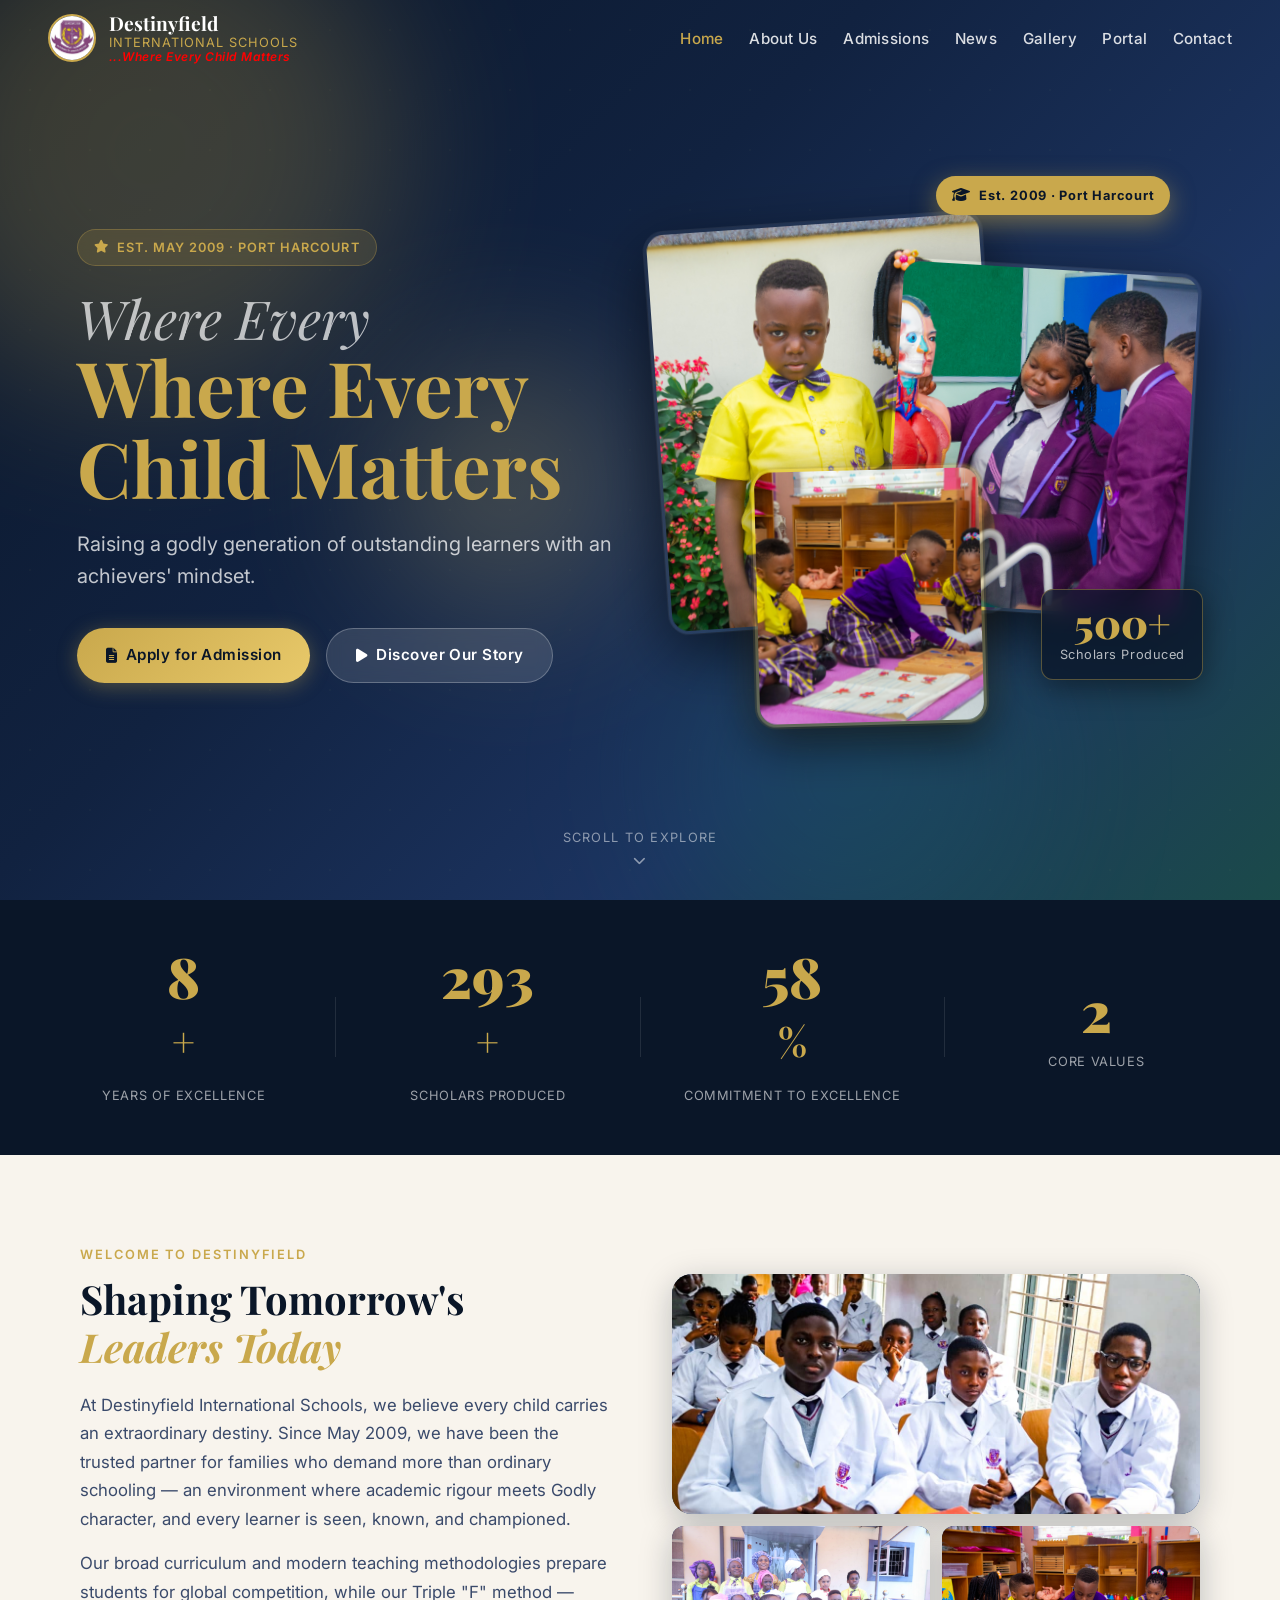
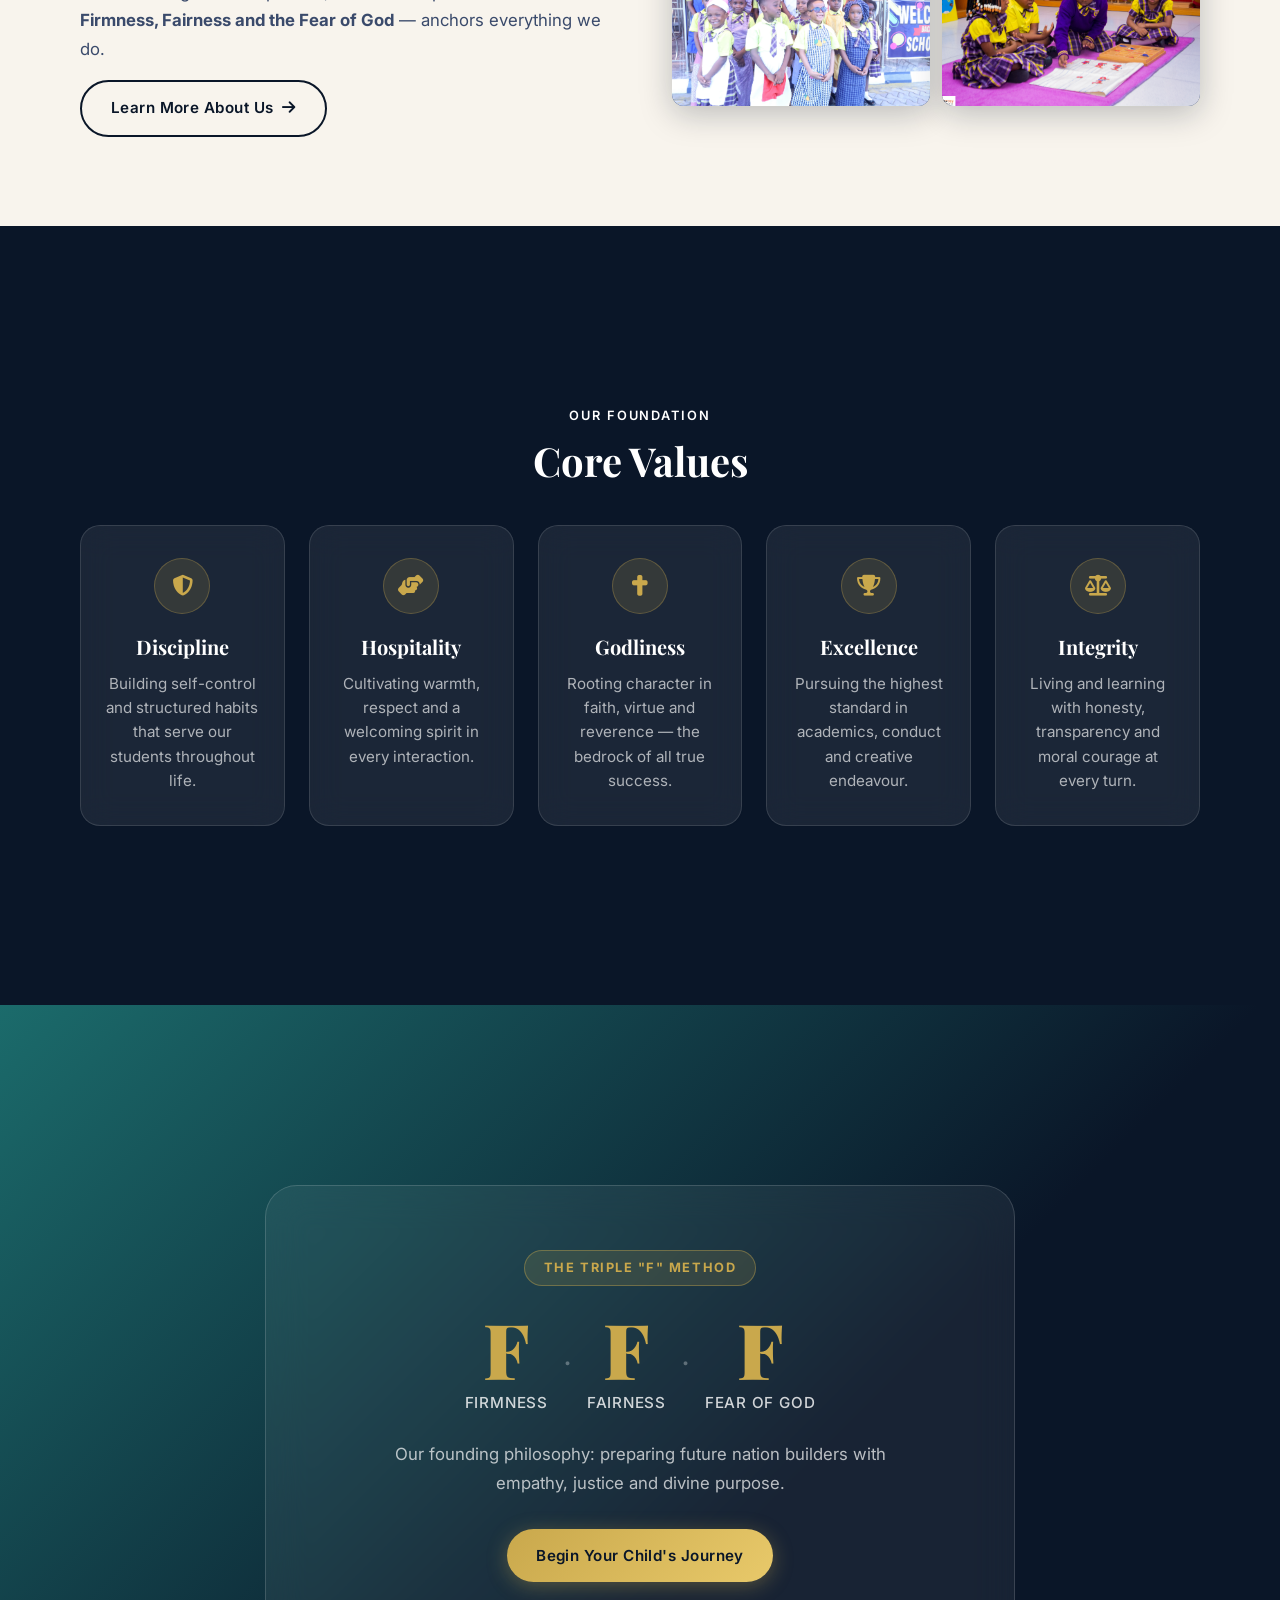
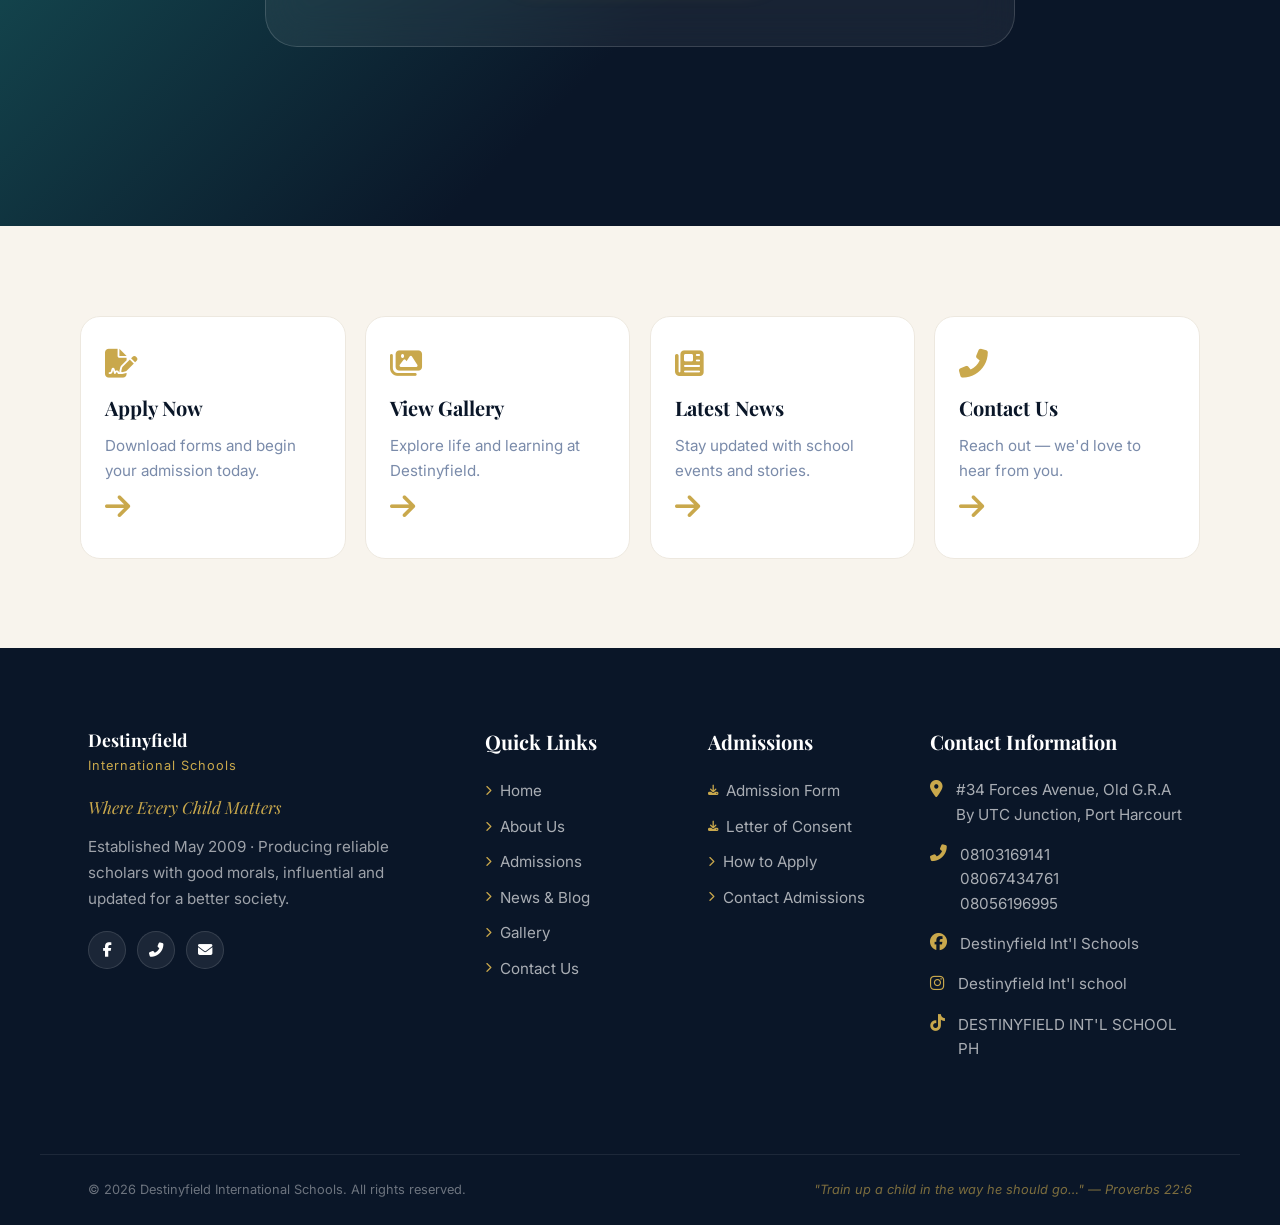
==== commit 8cc3e455: "Update index.html" ====
--- a/index.html
+++ b/index.html
@@ -28,7 +28,7 @@
         <div class="brand-text">
           <span class="brand-name">Destinyfield</span>
           <span class="brand-sub">International Schools</span>
-          <span class="nav-tagline">Where Every Child Matters</span>
+          <span class="nav-tagline">...Where Every Child Matters</span>
         </div>
       </a>
 
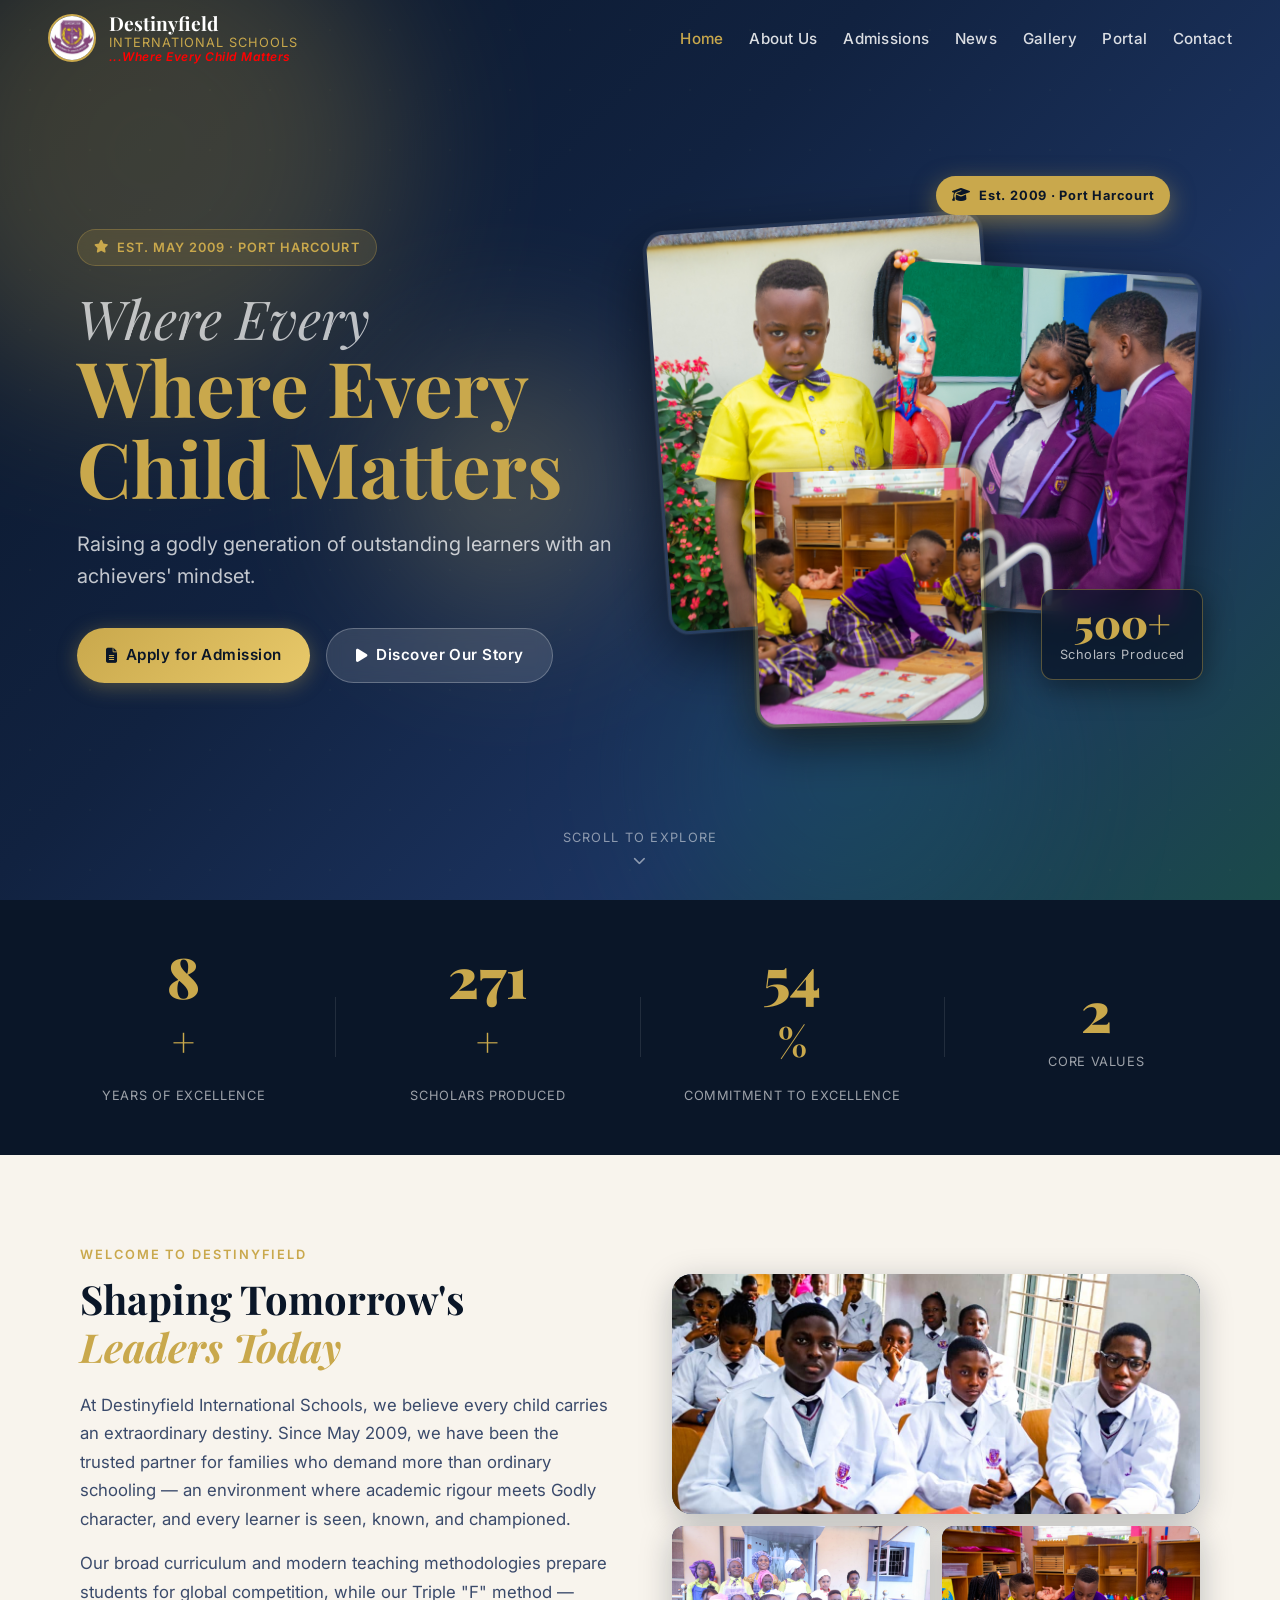
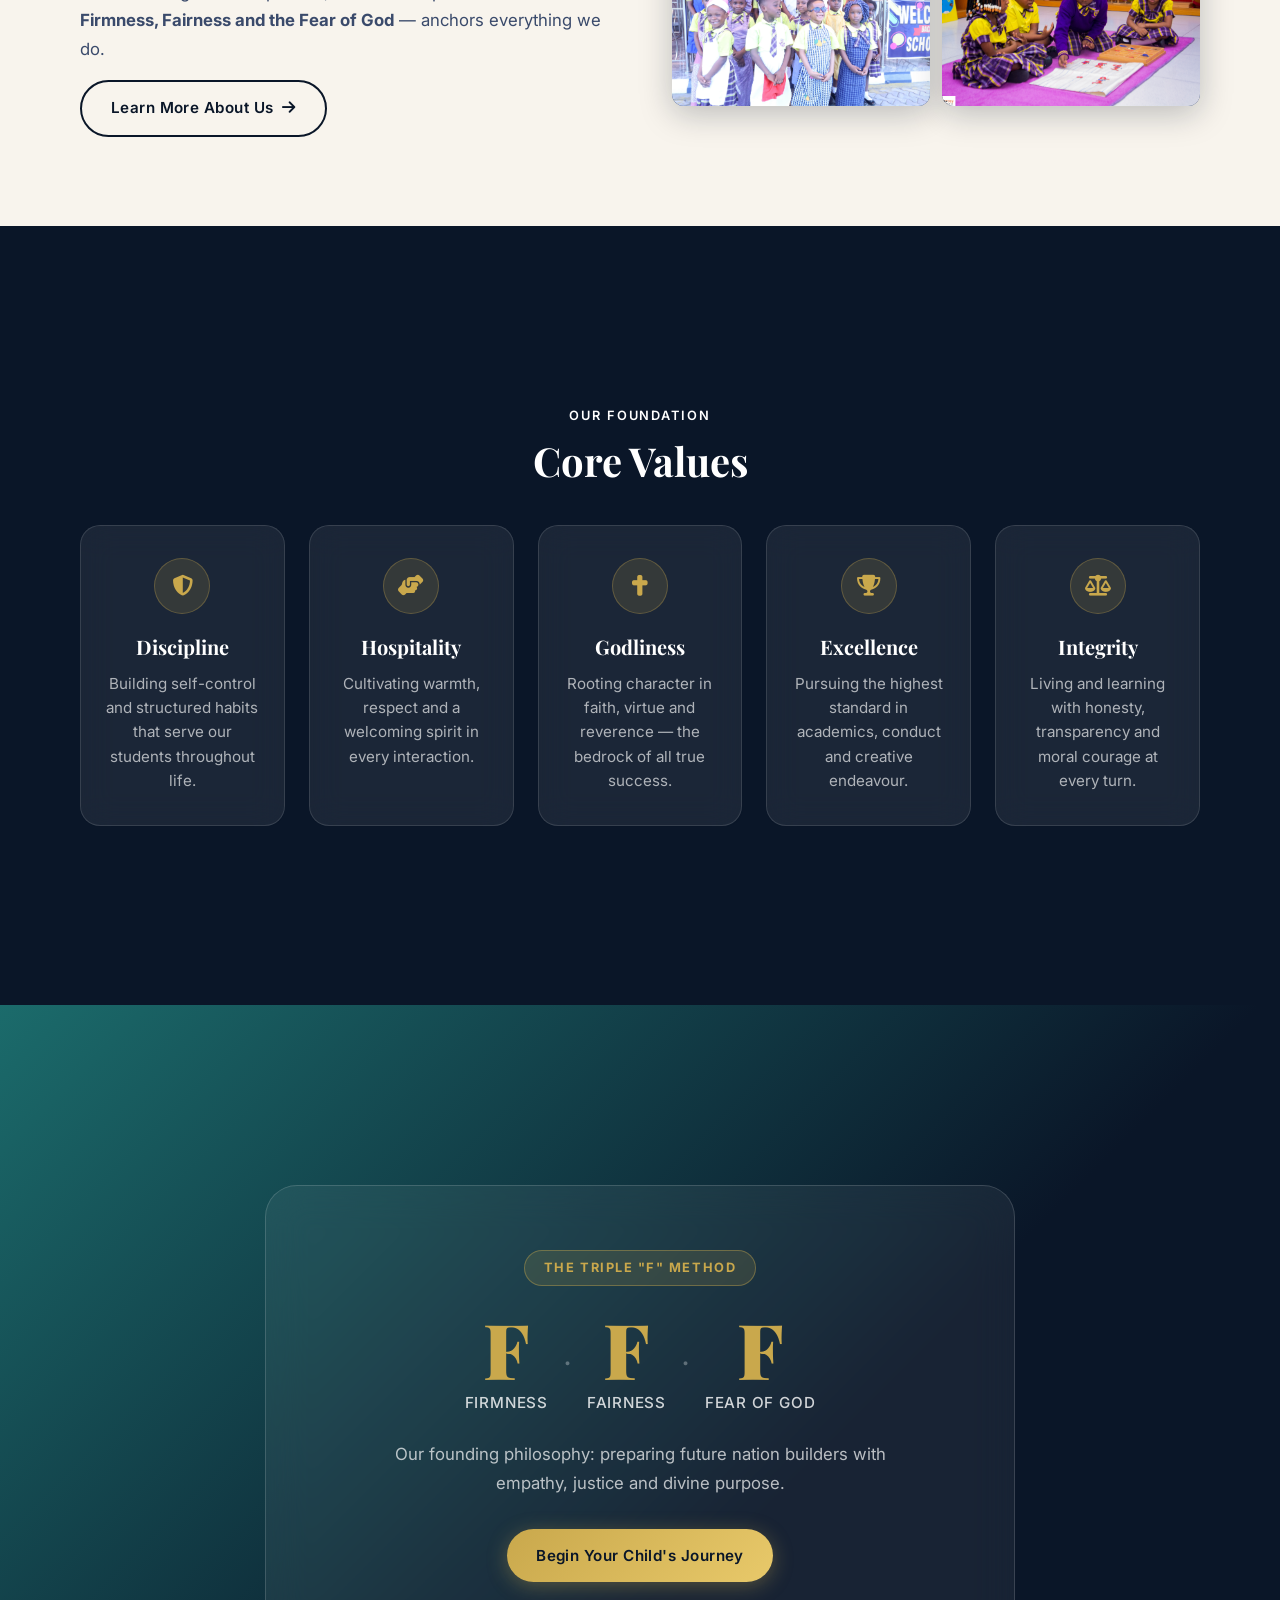
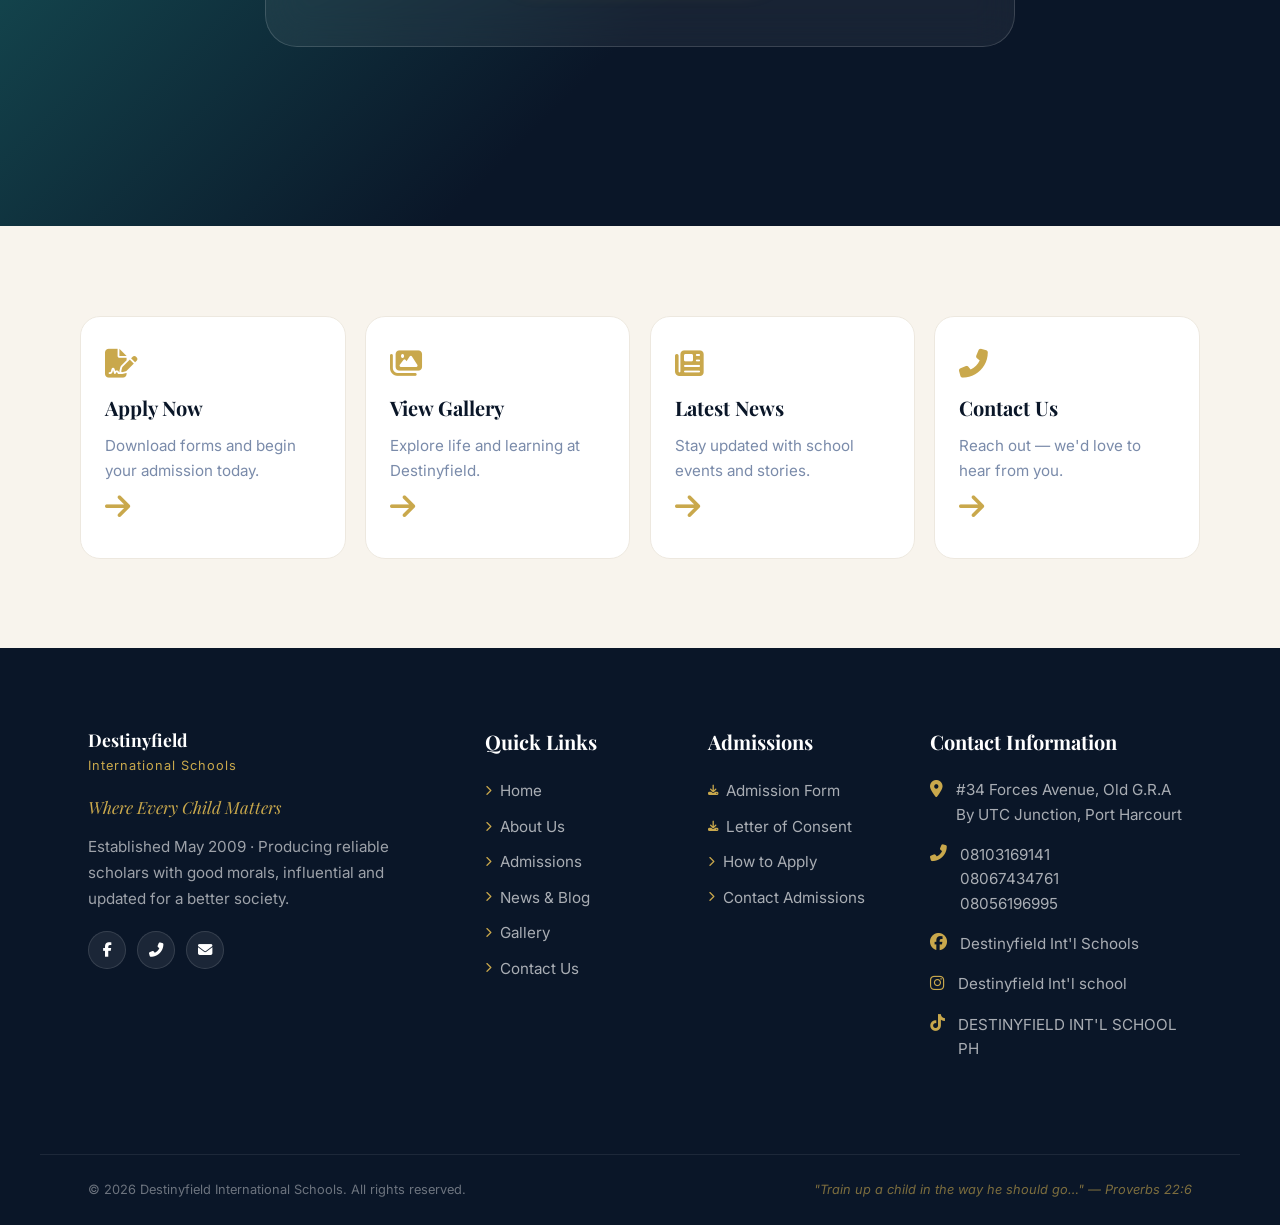
==== commit 3289e902: "Update index.html" ====
--- a/index.html
+++ b/index.html
@@ -319,18 +319,18 @@
       </div>
 
       <!-- ABOUT PHOTO STRIP -->
-      <div class="about-photo-strip">
+    <div class="about-photo-strip">
         <div class="strip-img">
-          <img src="img/pic 4.jpeg" alt="School life" loading="lazy" onerror="this.parentElement.classList.add('img-placeholder')" />
+          <img src="img/pic 4.jpeg" alt="School life"  />
         </div>
         <div class="strip-img">
-          <img src="img/xs/IMG_2868 copy.jpg" alt="Classroom activities" loading="lazy" onerror="this.parentElement.classList.add('img-placeholder')" />
+          <img src="img/xs/IMG_2868 copy.webp" alt="Classroom activities"  />
         </div>
         <div class="strip-img">
-          <img src="img/in/IMG_3855.JPG" alt="Students at Destinyfield" loading="lazy" onerror="this.parentElement.classList.add('img-placeholder')" />
+          <img src="img/in/IMG_3855.webp" alt="Students at Destinyfield"  />
         </div>
         <div class="strip-img">
-          <img src="img/cd/IMG_5448 copy.jpg" alt="School environment" loading="lazy" onerror="this.parentElement.classList.add('img-placeholder')" />
+          <img src="img/cd/IMG_5448 copy.webp" alt="School environment"  />
         </div>
       </div>
 
